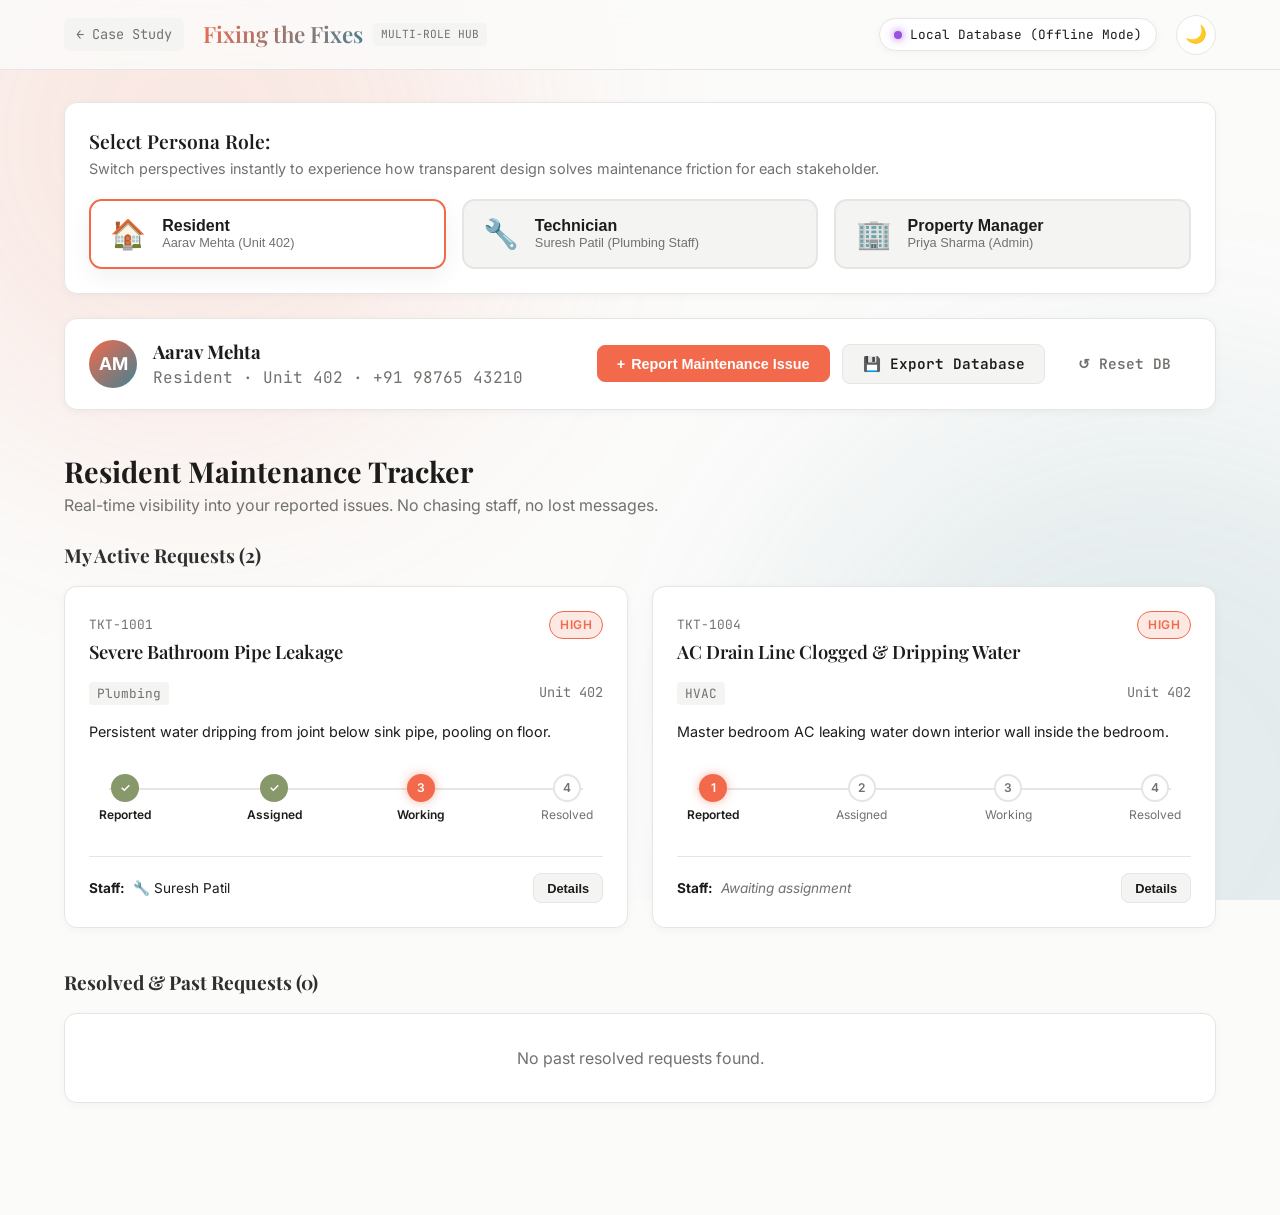
==== himanshu/index.html @ 9d1e2881 "feat: add full multi-role maintenance dashboard system and SQLite database in himanshu directory" ====
<!DOCTYPE html>
<html lang="en">
<head>
    <meta charset="UTF-8">
    <meta name="viewport" content="width=device-width, initial-scale=1.0">
    <title>Apartment Maintenance Hub — Multi-Role Dashboard</title>
    <!-- Fonts -->
    <link rel="preconnect" href="https://fonts.googleapis.com">
    <link rel="preconnect" href="https://fonts.gstatic.com" crossorigin>
    <link href="https://fonts.googleapis.com/css2?family=Inter:wght@400;500;600;700&family=JetBrains+Mono:wght@400;600&family=Playfair+Display:ital,wght@0,600;1,600&display=swap" rel="stylesheet">
    <link rel="stylesheet" href="style.css">
</head>
<body>
    <!-- Ambient Background -->
    <div id="ambient-bg">
        <div class="blob blob-1"></div>
        <div class="blob blob-2"></div>
    </div>

    <!-- Navigation Bar -->
    <header class="app-header">
        <div class="header-left">
            <a href="../index.html" class="back-link font-mono" title="Back to Case Study">← Case Study</a>
            <div class="brand">
                <span class="brand-title font-serif gradient-text">Fixing the Fixes</span>
                <span class="brand-badge">Multi-Role Hub</span>
            </div>
        </div>

        <div class="header-right">
            <!-- Database Status Indicator -->
            <div id="db-status" class="db-pill" title="Click to view database info">
                <span class="status-dot"></span>
                <span id="db-status-text">Checking DB...</span>
            </div>

            <!-- Theme Toggle -->
            <button id="theme-toggle" class="icon-btn" title="Toggle Theme">🌙</button>
        </div>
    </header>

    <main class="app-container">
        <!-- Role Switcher Panel -->
        <section class="role-selector-bar theme-card">
            <div class="role-label-group">
                <span class="role-title font-serif">Select Persona Role:</span>
                <p class="role-desc">Switch perspectives instantly to experience how transparent design solves maintenance friction for each stakeholder.</p>
            </div>

            <div class="role-tabs">
                <button class="role-tab active" data-role="resident">
                    <span class="role-icon">🏠</span>
                    <div class="role-meta">
                        <strong>Resident</strong>
                        <small>Aarav Mehta (Unit 402)</small>
                    </div>
                </button>

                <button class="role-tab" data-role="technician">
                    <span class="role-icon">🔧</span>
                    <div class="role-meta">
                        <strong>Technician</strong>
                        <small>Suresh Patil (Plumbing Staff)</small>
                    </div>
                </button>

                <button class="role-tab" data-role="manager">
                    <span class="role-icon">🏢</span>
                    <div class="role-meta">
                        <strong>Property Manager</strong>
                        <small>Priya Sharma (Admin)</small>
                    </div>
                </button>
            </div>
        </section>

        <!-- Active Role Badge Bar -->
        <section class="active-profile-strip">
            <div class="active-user-info">
                <div class="avatar" id="current-user-avatar">AM</div>
                <div>
                    <h3 id="current-user-name">Aarav Mehta</h3>
                    <p id="current-user-details" class="font-mono text-muted">Resident &middot; Unit 402 &middot; +91 98765 43210</p>
                </div>
            </div>

            <div class="header-actions">
                <button id="btn-new-ticket" class="btn btn-primary">
                    <span>+</span> Report Maintenance Issue
                </button>
                <button id="btn-export-db" class="btn btn-secondary font-mono">
                    💾 Export Database
                </button>
                <button id="btn-reset-db" class="btn btn-ghost font-mono" title="Reset to initial seed data">
                    ↺ Reset DB
                </button>
            </div>
        </section>

        <!-- ============================================== -->
        <!-- 1. RESIDENT VIEW                               -->
        <!-- ============================================== -->
        <section id="resident-dashboard" class="role-section active-section">
            <div class="section-headline">
                <div>
                    <h2>Resident Maintenance Tracker</h2>
                    <p class="text-muted">Real-time visibility into your reported issues. No chasing staff, no lost messages.</p>
                </div>
            </div>

            <!-- Active Requests Grid -->
            <div class="sub-heading mt-4">
                <h3>My Active Requests (<span id="resident-active-count">0</span>)</h3>
            </div>
            <div id="resident-active-tickets" class="tickets-grid">
                <!-- Rendered dynamically -->
            </div>

            <!-- Past Resolved Requests -->
            <div class="sub-heading mt-6">
                <h3>Resolved &amp; Past Requests (<span id="resident-past-count">0</span>)</h3>
            </div>
            <div id="resident-past-tickets" class="tickets-grid">
                <!-- Rendered dynamically -->
            </div>
        </section>

        <!-- ============================================== -->
        <!-- 2. TECHNICIAN VIEW                             -->
        <!-- ============================================== -->
        <section id="technician-dashboard" class="role-section">
            <div class="section-headline">
                <div>
                    <h2>Technician Work Order Queue</h2>
                    <p class="text-muted">Clear assignment orders, location details, parts tracking, and instant resolution logging.</p>
                </div>
                <div class="filter-pills">
                    <button class="pill-btn active" data-tech-filter="all">All Jobs</button>
                    <button class="pill-btn" data-tech-filter="assigned">Assigned</button>
                    <button class="pill-btn" data-tech-filter="in_progress">In Progress</button>
                    <button class="pill-btn" data-tech-filter="resolved">Completed</button>
                </div>
            </div>

            <div id="technician-tickets" class="tickets-grid mt-4">
                <!-- Rendered dynamically -->
            </div>
        </section>

        <!-- ============================================== -->
        <!-- 3. MANAGER / ADMIN VIEW                        -->
        <!-- ============================================== -->
        <section id="manager-dashboard" class="role-section">
            <!-- Metric KPI Cards -->
            <div class="stats-grid">
                <div class="stat-card border-accent-1">
                    <span class="stat-label">Total Requests</span>
                    <span class="stat-value" id="kpi-total">0</span>
                    <span class="stat-note font-mono">Logged across community</span>
                </div>
                <div class="stat-card border-accent-2">
                    <span class="stat-label">Open / Unassigned</span>
                    <span class="stat-value text-warning" id="kpi-open">0</span>
                    <span class="stat-note font-mono">Requires immediate allocation</span>
                </div>
                <div class="stat-card border-accent-3">
                    <span class="stat-label">In Progress</span>
                    <span class="stat-value text-info" id="kpi-active">0</span>
                    <span class="stat-note font-mono">Currently with technicians</span>
                </div>
                <div class="stat-card border-accent-4">
                    <span class="stat-label">Resolved</span>
                    <span class="stat-value text-success" id="kpi-resolved">0</span>
                    <span class="stat-note font-mono">Customer satisfaction verified</span>
                </div>
                <div class="stat-card border-accent-danger">
                    <span class="stat-label">Emergency Alerts</span>
                    <span class="stat-value text-danger" id="kpi-emergency">0</span>
                    <span class="stat-note font-mono">Critical priority flags</span>
                </div>
            </div>

            <!-- Management Controls & Filters -->
            <div class="management-bar theme-card mt-4">
                <div class="search-box">
                    <input type="text" id="admin-search-input" placeholder="Search by ticket #, title, unit or resident...">
                </div>

                <div class="filter-controls">
                    <select id="admin-filter-category" class="select-input font-mono">
                        <option value="">All Categories</option>
                        <option value="Plumbing">Plumbing</option>
                        <option value="Electrical">Electrical</option>
                        <option value="HVAC">HVAC</option>
                        <option value="Carpentry">Carpentry</option>
                        <option value="Appliance">Appliance</option>
                        <option value="General">General</option>
                    </select>

                    <select id="admin-filter-priority" class="select-input font-mono">
                        <option value="">All Priorities</option>
                        <option value="Emergency">🚨 Emergency</option>
                        <option value="High">⚠️ High</option>
                        <option value="Medium">Medium</option>
                        <option value="Low">Low</option>
                    </select>

                    <select id="admin-filter-status" class="select-input font-mono">
                        <option value="">All Statuses</option>
                        <option value="Open">Open</option>
                        <option value="Assigned">Assigned</option>
                        <option value="In_Progress">In Progress</option>
                        <option value="Resolved">Resolved</option>
                    </select>
                </div>
            </div>

            <!-- Master Table -->
            <div class="table-container theme-card mt-3">
                <table class="data-table">
                    <thead>
                        <tr>
                            <th>Ticket</th>
                            <th>Issue &amp; Category</th>
                            <th>Unit</th>
                            <th>Priority</th>
                            <th>Status</th>
                            <th>Assigned Staff</th>
                            <th>Created</th>
                            <th>Actions</th>
                        </tr>
                    </thead>
                    <tbody id="admin-tickets-tbody">
                        <!-- Rendered dynamically -->
                    </tbody>
                </table>
            </div>
        </section>
    </main>

    <!-- ============================================== -->
    <!-- MODALS                                         -->
    <!-- ============================================== -->

    <!-- Modal: Raise New Ticket -->
    <div id="modal-new-ticket" class="modal-backdrop">
        <div class="modal-window">
            <div class="modal-header">
                <h3>Report Maintenance Issue</h3>
                <button class="modal-close" data-close="modal-new-ticket">&times;</button>
            </div>
            <form id="form-new-ticket" class="modal-body">
                <div class="form-group">
                    <label for="ticket-title">Issue Title *</label>
                    <input type="text" id="ticket-title" required placeholder="e.g. Master Bedroom AC Leaking Water">
                </div>

                <div class="form-row">
                    <div class="form-group">
                        <label for="ticket-category">Category *</label>
                        <select id="ticket-category" required>
                            <option value="Plumbing">Plumbing</option>
                            <option value="Electrical">Electrical</option>
                            <option value="HVAC">HVAC</option>
                            <option value="Carpentry">Carpentry</option>
                            <option value="Appliance">Appliance</option>
                            <option value="General">General</option>
                        </select>
                    </div>

                    <div class="form-group">
                        <label for="ticket-priority">Priority *</label>
                        <select id="ticket-priority" required>
                            <option value="Low">Low (Convenience)</option>
                            <option value="Medium" selected>Medium (Standard)</option>
                            <option value="High">High (Impacting Routine)</option>
                            <option value="Emergency">🚨 Emergency (Damage / Safety)</option>
                        </select>
                    </div>
                </div>

                <div class="form-row">
                    <div class="form-group">
                        <label for="ticket-unit">Unit / Flat *</label>
                        <input type="text" id="ticket-unit" value="Unit 402" required>
                    </div>
                    <div class="form-group">
                        <label for="ticket-reporter">Reporting Resident</label>
                        <input type="text" id="ticket-reporter" value="Aarav Mehta" readonly class="input-readonly">
                    </div>
                </div>

                <div class="form-group">
                    <label for="ticket-description">Detailed Description *</label>
                    <textarea id="ticket-description" rows="4" required placeholder="Explain where the problem is located, how long it has been occurring, and any specific access instructions..."></textarea>
                </div>

                <div class="modal-footer">
                    <button type="button" class="btn btn-ghost" data-close="modal-new-ticket">Cancel</button>
                    <button type="submit" class="btn btn-primary">Submit Ticket</button>
                </div>
            </form>
        </div>
    </div>

    <!-- Modal: View Details & Communication Log -->
    <div id="modal-ticket-detail" class="modal-backdrop">
        <div class="modal-window modal-lg">
            <div class="modal-header">
                <div>
                    <span id="detail-ticket-num" class="font-mono text-muted">TKT-1001</span>
                    <h3 id="detail-ticket-title">Ticket Details</h3>
                </div>
                <button class="modal-close" data-close="modal-ticket-detail">&times;</button>
            </div>
            <div class="modal-body">
                <div class="detail-grid">
                    <div class="detail-main">
                        <div class="detail-pills-row">
                            <span id="detail-category" class="tag">Category</span>
                            <span id="detail-priority" class="badge">Priority</span>
                            <span id="detail-status" class="badge">Status</span>
                        </div>
                        <p id="detail-description" class="mt-3 detail-desc"></p>

                        <div class="meta-box mt-3">
                            <div><strong>Unit:</strong> <span id="detail-unit"></span></div>
                            <div><strong>Reported By:</strong> <span id="detail-reporter"></span></div>
                            <div><strong>Assigned To:</strong> <span id="detail-assigned"></span></div>
                            <div><strong>Created At:</strong> <span id="detail-created"></span></div>
                        </div>

                        <!-- Technician Work Notes Section -->
                        <div id="detail-tech-notes-box" class="tech-notes-card mt-3">
                            <h4>Technician Maintenance Notes</h4>
                            <p id="detail-tech-notes" class="text-muted">No repair notes added yet.</p>
                            <p class="mt-1"><strong>Parts Used:</strong> <span id="detail-parts-used" class="font-mono">None</span></p>
                        </div>

                        <!-- Resident Rating Section -->
                        <div id="detail-feedback-box" class="feedback-card mt-3">
                            <h4>Resident Feedback &amp; Verification</h4>
                            <div id="detail-rating-display"></div>
                            <p id="detail-feedback-text" class="text-muted mt-1"></p>
                        </div>
                    </div>

                    <!-- Activity Log Trail -->
                    <div class="detail-sidebar">
                        <h4>Audit Trail &amp; Updates</h4>
                        <div id="detail-activity-timeline" class="activity-timeline">
                            <!-- Rendered dynamically -->
                        </div>

                        <div class="add-note-box mt-3">
                            <input type="text" id="new-log-input" placeholder="Add an update note...">
                            <button id="btn-add-log" class="btn btn-sm btn-primary">Post Update</button>
                        </div>
                    </div>
                </div>
            </div>
            <div class="modal-footer">
                <button type="button" class="btn btn-secondary" data-close="modal-ticket-detail">Close</button>
            </div>
        </div>
    </div>

    <!-- Modal: Assign Technician (Manager) -->
    <div id="modal-assign" class="modal-backdrop">
        <div class="modal-window">
            <div class="modal-header">
                <h3>Assign Technician</h3>
                <button class="modal-close" data-close="modal-assign">&times;</button>
            </div>
            <form id="form-assign" class="modal-body">
                <input type="hidden" id="assign-ticket-id">
                <p class="mb-3">Select qualified staff member to assign to <strong id="assign-ticket-label"></strong>:</p>

                <div class="form-group">
                    <label for="assign-tech-select">Available Technicians</label>
                    <select id="assign-tech-select" required>
                        <option value="4">Rajesh Kumar — Electrical &amp; HVAC</option>
                        <option value="5">Suresh Patil — Plumbing &amp; Sanitization</option>
                        <option value="6">Vikram Singh — Carpentry &amp; General</option>
                    </select>
                </div>

                <div class="form-group">
                    <label for="assign-note">Assignment Instruction / SLA</label>
                    <input type="text" id="assign-note" placeholder="e.g. Inspect water line before 2:00 PM">
                </div>

                <div class="modal-footer">
                    <button type="button" class="btn btn-ghost" data-close="modal-assign">Cancel</button>
                    <button type="submit" class="btn btn-primary">Confirm Assignment</button>
                </div>
            </form>
        </div>
    </div>

    <!-- Modal: Technician Log Work -->
    <div id="modal-tech-work" class="modal-backdrop">
        <div class="modal-window">
            <div class="modal-header">
                <h3>Log Maintenance Work</h3>
                <button class="modal-close" data-close="modal-tech-work">&times;</button>
            </div>
            <form id="form-tech-work" class="modal-body">
                <input type="hidden" id="tech-work-ticket-id">
                <div class="form-group">
                    <label for="tech-work-status">Update Job Status *</label>
                    <select id="tech-work-status" required>
                        <option value="In_Progress">In Progress (Diagnosing / Working)</option>
                        <option value="Resolved">Resolved (Work Completed)</option>
                    </select>
                </div>

                <div class="form-group">
                    <label for="tech-work-notes">Diagnostic &amp; Repair Notes *</label>
                    <textarea id="tech-work-notes" rows="3" required placeholder="What was identified and repaired?"></textarea>
                </div>

                <div class="form-group">
                    <label for="tech-work-parts">Replacement Parts Used</label>
                    <input type="text" id="tech-work-parts" placeholder="e.g. 1x 16A Circuit Breaker, Teflon Tape">
                </div>

                <div class="modal-footer">
                    <button type="button" class="btn btn-ghost" data-close="modal-tech-work">Cancel</button>
                    <button type="submit" class="btn btn-primary">Save Job Record</button>
                </div>
            </form>
        </div>
    </div>

    <!-- Modal: Resident Feedback -->
    <div id="modal-feedback" class="modal-backdrop">
        <div class="modal-window">
            <div class="modal-header">
                <h3>Rate Completed Resolution</h3>
                <button class="modal-close" data-close="modal-feedback">&times;</button>
            </div>
            <form id="form-feedback" class="modal-body">
                <input type="hidden" id="feedback-ticket-id">
                <p class="mb-3">How satisfied are you with the resolution of <strong id="feedback-ticket-label"></strong>?</p>

                <div class="form-group">
                    <label>Rating (1 to 5 Stars) *</label>
                    <div class="star-rating" id="star-rating-picker">
                        <span data-star="1">★</span>
                        <span data-star="2">★</span>
                        <span data-star="3">★</span>
                        <span data-star="4">★</span>
                        <span data-star="5" class="active">★</span>
                    </div>
                    <input type="hidden" id="feedback-rating-val" value="5">
                </div>

                <div class="form-group">
                    <label for="feedback-comments">Feedback Comments</label>
                    <textarea id="feedback-comments" rows="3" placeholder="Share your experience (was the issue fixed cleanly and on time?)..."></textarea>
                </div>

                <div class="modal-footer">
                    <button type="button" class="btn btn-ghost" data-close="modal-feedback">Cancel</button>
                    <button type="submit" class="btn btn-primary">Submit Rating</button>
                </div>
            </form>
        </div>
    </div>

    <!-- Toast Notifications Container -->
    <div id="toast-container" class="toast-container"></div>

    <!-- Scripts -->
    <script src="db.js"></script>
    <script src="app.js"></script>
</body>
</html>
---- himanshu/style.css ----
:root {
  --background: #fbfbfa;
  --foreground: #1c1c1a;
  --card: #ffffff;
  --card-foreground: #1c1c1a;
  --popover: #ffffff;
  --popover-foreground: #1c1c1a;
  --primary: #2d302e;
  --primary-foreground: #fbfbfa;
  --secondary: #f4f4f2;
  --secondary-foreground: #2d302e;
  --muted: #f4f4f2;
  --muted-foreground: #71716e;
  --accent: #f4f4f2;
  --accent-foreground: #2d302e;
  --destructive: #d93d3d;
  --destructive-foreground: #ffffff;
  --border: #e5e5e3;
  --input: #e5e5e3;
  --ring: #2d302e;
  --radius: 0.8rem;
  
  --chart-1: #f26a4b; /* Coral accent */
  --chart-2: #87986a; /* Sage green */
  --chart-3: #438294; /* Slate teal */
  --chart-4: #e09f3e; /* Amber warning */
  --chart-5: #9e6472; /* Dusty mauve */

  --font-sans: 'Inter', -apple-system, BlinkMacSystemFont, "Segoe UI", Roboto, sans-serif;
  --font-serif: 'Playfair Display', Georgia, serif;
  --font-mono: 'JetBrains Mono', monospace;
  
  --shadow-sm: 0 2px 8px rgba(0,0,0,0.04);
  --shadow-md: 0 8px 24px rgba(0,0,0,0.06);
  --shadow-lg: 0 16px 40px rgba(0,0,0,0.1);
}

.dark {
  --background: #141413;
  --foreground: #ededec;
  --card: #1c1c1a;
  --card-foreground: #ededec;
  --popover: #1c1c1a;
  --popover-foreground: #ededec;
  --primary: #ededec;
  --primary-foreground: #141413;
  --secondary: #262624;
  --secondary-foreground: #ededec;
  --muted: #262624;
  --muted-foreground: #9a9a97;
  --accent: #262624;
  --accent-foreground: #ededec;
  --destructive: #ff5c5c;
  --destructive-foreground: #ffffff;
  --border: #2e2e2b;
  --input: #2e2e2b;
  --ring: #ededec;
  
  --chart-1: #ff7d5e;
  --chart-2: #9db27c;
  --chart-3: #589eaf;
  --chart-4: #f2ad4b;
  --chart-5: #b57787;

  --shadow-sm: 0 2px 8px rgba(0,0,0,0.2);
  --shadow-md: 0 8px 24px rgba(0,0,0,0.3);
  --shadow-lg: 0 16px 40px rgba(0,0,0,0.4);
}

/* Reset & Base */
* { box-sizing: border-box; margin: 0; padding: 0; }
body {
    background-color: var(--background);
    color: var(--foreground);
    font-family: var(--font-sans);
    line-height: 1.5;
    min-height: 100vh;
    transition: background-color 0.3s ease, color 0.3s ease;
}

/* Ambient Blobs */
#ambient-bg {
    position: fixed;
    top: 0; left: 0; width: 100vw; height: 100vh;
    z-index: -1; overflow: hidden; pointer-events: none;
}
.blob {
    position: absolute;
    filter: blur(120px);
    border-radius: 50%;
    opacity: 0.12;
    animation: floatBlob 25s infinite alternate ease-in-out;
}
.blob-1 { width: 50vw; height: 50vw; background: var(--chart-1); top: -20vh; left: -10vw; }
.blob-2 { width: 60vw; height: 60vw; background: var(--chart-3); bottom: -30vh; right: -20vw; animation-delay: -12s; }
.dark .blob { opacity: 0.08; }
@keyframes floatBlob {
    0% { transform: translate(0, 0) scale(1); }
    100% { transform: translate(15vw, 10vh) scale(1.2); }
}

/* Typography Helpers */
h1, h2, h3, h4, .font-serif { font-family: var(--font-serif); }
.font-mono { font-family: var(--font-mono); }
.text-muted { color: var(--muted-foreground); }
.text-danger { color: var(--destructive); }
.text-warning { color: var(--chart-4); }
.text-info { color: var(--chart-3); }
.text-success { color: var(--chart-2); }
.gradient-text {
    background: linear-gradient(135deg, var(--chart-1), var(--chart-3));
    -webkit-background-clip: text;
    -webkit-text-fill-color: transparent;
}

/* Header */
.app-header {
    height: 70px;
    padding: 0 5%;
    display: flex;
    justify-content: space-between;
    align-items: center;
    border-bottom: 1px solid var(--border);
    background: rgba(251, 251, 250, 0.85);
    backdrop-filter: blur(16px);
    position: sticky;
    top: 0;
    z-index: 100;
}
.dark .app-header { background: rgba(20, 20, 19, 0.85); }
.header-left, .header-right { display: flex; align-items: center; gap: 1.2rem; }
.back-link {
    text-decoration: none;
    color: var(--muted-foreground);
    font-size: 0.85rem;
    padding: 6px 12px;
    border-radius: 6px;
    background: var(--secondary);
    transition: all 0.2s ease;
}
.back-link:hover { color: var(--primary); background: var(--border); }
.brand { display: flex; align-items: center; gap: 0.6rem; }
.brand-title { font-size: 1.4rem; font-weight: 600; }
.brand-badge {
    font-family: var(--font-mono);
    font-size: 0.7rem;
    padding: 3px 8px;
    border-radius: 4px;
    background: var(--secondary);
    color: var(--muted-foreground);
    text-transform: uppercase;
}

/* Database Pill */
.db-pill {
    display: flex;
    align-items: center;
    gap: 8px;
    padding: 6px 14px;
    border-radius: 20px;
    font-size: 0.8rem;
    font-family: var(--font-mono);
    border: 1px solid var(--border);
    background: var(--card);
    cursor: default;
    box-shadow: var(--shadow-sm);
}
.status-dot {
    width: 8px;
    height: 8px;
    border-radius: 50%;
    background: #ffaa00;
}
.db-pill.sqlite .status-dot { background: #28ca42; box-shadow: 0 0 8px #28ca42; }
.db-pill.localstorage .status-dot { background: #9b51e0; box-shadow: 0 0 8px #9b51e0; }

.icon-btn {
    width: 40px; height: 40px;
    border-radius: 50%;
    border: 1px solid var(--border);
    background: var(--card);
    cursor: pointer;
    font-size: 1.1rem;
    display: flex; align-items: center; justify-content: center;
    transition: all 0.2s ease;
}
.icon-btn:hover { background: var(--secondary); transform: scale(1.05); }

/* Main Container */
.app-container {
    max-width: 1200px;
    margin: 2rem auto;
    padding: 0 1.5rem 5rem;
}

/* Theme Cards */
.theme-card {
    background: var(--card);
    border: 1px solid var(--border);
    border-radius: var(--radius);
    padding: 1.5rem;
    box-shadow: var(--shadow-sm);
    transition: border-color 0.2s ease, box-shadow 0.2s ease;
}

/* Role Selector Tabs */
.role-selector-bar {
    display: flex;
    flex-direction: column;
    gap: 1.2rem;
    margin-bottom: 1.5rem;
}
.role-title { font-size: 1.2rem; font-weight: 600; }
.role-desc { font-size: 0.9rem; color: var(--muted-foreground); margin-top: 2px; }
.role-tabs {
    display: grid;
    grid-template-columns: repeat(auto-fit, minmax(260px, 1fr));
    gap: 1rem;
}
.role-tab {
    display: flex;
    align-items: center;
    gap: 1rem;
    padding: 1rem 1.2rem;
    border-radius: var(--radius);
    border: 2px solid var(--border);
    background: var(--secondary);
    color: var(--foreground);
    cursor: pointer;
    text-align: left;
    transition: all 0.2s ease;
}
.role-tab:hover {
    border-color: var(--chart-1);
    background: var(--card);
    transform: translateY(-2px);
}
.role-tab.active {
    border-color: var(--chart-1);
    background: var(--card);
    box-shadow: var(--shadow-md);
}
.role-icon { font-size: 1.8rem; }
.role-meta strong { display: block; font-size: 1rem; }
.role-meta small { color: var(--muted-foreground); font-size: 0.8rem; }

/* Active Profile Strip */
.active-profile-strip {
    display: flex;
    justify-content: space-between;
    align-items: center;
    flex-wrap: wrap;
    gap: 1.2rem;
    padding: 1.2rem 1.5rem;
    border-radius: var(--radius);
    background: var(--card);
    border: 1px solid var(--border);
    box-shadow: var(--shadow-sm);
    margin-bottom: 2.5rem;
}
.active-user-info { display: flex; align-items: center; gap: 1rem; }
.avatar {
    width: 48px; height: 48px;
    border-radius: 50%;
    background: linear-gradient(135deg, var(--chart-1), var(--chart-3));
    color: white;
    font-weight: 700;
    font-size: 1.1rem;
    display: flex; align-items: center; justify-content: center;
}
.header-actions { display: flex; align-items: center; gap: 0.8rem; flex-wrap: wrap; }

/* Buttons */
.btn {
    padding: 0.6rem 1.2rem;
    border-radius: 8px;
    font-size: 0.9rem;
    font-weight: 600;
    cursor: pointer;
    border: 1px solid transparent;
    transition: all 0.2s ease;
    display: inline-flex;
    align-items: center;
    gap: 6px;
    text-decoration: none;
}
.btn-primary { background: var(--chart-1); color: white; border-color: var(--chart-1); }
.btn-primary:hover { opacity: 0.9; transform: translateY(-1px); box-shadow: 0 4px 12px rgba(242, 106, 75, 0.3); }
.btn-secondary { background: var(--secondary); color: var(--foreground); border-color: var(--border); }
.btn-secondary:hover { background: var(--border); }
.btn-ghost { background: transparent; color: var(--muted-foreground); border-color: transparent; }
.btn-ghost:hover { background: var(--secondary); color: var(--foreground); }
.btn-sm { padding: 0.4rem 0.8rem; font-size: 0.8rem; }

/* Sections */
.role-section { display: none; }
.role-section.active-section { display: block; animation: fadeIn 0.3s ease; }
@keyframes fadeIn { from { opacity: 0; transform: translateY(6px); } to { opacity: 1; transform: translateY(0); } }

.section-headline {
    display: flex;
    justify-content: space-between;
    align-items: flex-end;
    margin-bottom: 1.5rem;
    flex-wrap: wrap;
    gap: 1rem;
}
.section-headline h2 { font-size: 1.8rem; }
.sub-heading { margin-bottom: 1rem; }
.sub-heading h3 { font-size: 1.2rem; color: var(--primary); }

/* KPI Stats Grid */
.stats-grid {
    display: grid;
    grid-template-columns: repeat(auto-fit, minmax(200px, 1fr));
    gap: 1rem;
    margin-bottom: 1.5rem;
}
.stat-card {
    background: var(--card);
    border: 1px solid var(--border);
    border-radius: var(--radius);
    padding: 1.2rem;
    display: flex;
    flex-direction: column;
    gap: 0.3rem;
    box-shadow: var(--shadow-sm);
}
.stat-label { font-size: 0.85rem; color: var(--muted-foreground); font-weight: 500; }
.stat-value { font-size: 2.2rem; font-weight: 700; font-family: var(--font-serif); }
.stat-note { font-size: 0.75rem; color: var(--muted-foreground); }
.border-accent-1 { border-top: 4px solid var(--chart-3); }
.border-accent-2 { border-top: 4px solid var(--chart-4); }
.border-accent-3 { border-top: 4px solid var(--chart-1); }
.border-accent-4 { border-top: 4px solid var(--chart-2); }
.border-accent-danger { border-top: 4px solid var(--destructive); }

/* Filter Pills */
.filter-pills { display: flex; gap: 0.5rem; flex-wrap: wrap; }
.pill-btn {
    padding: 6px 14px;
    border-radius: 20px;
    border: 1px solid var(--border);
    background: var(--card);
    color: var(--muted-foreground);
    cursor: pointer;
    font-size: 0.85rem;
    transition: all 0.2s ease;
}
.pill-btn:hover { background: var(--secondary); color: var(--foreground); }
.pill-btn.active { background: var(--primary); color: var(--primary-foreground); border-color: var(--primary); font-weight: 600; }

/* Tickets Grid */
.tickets-grid {
    display: grid;
    grid-template-columns: repeat(auto-fit, minmax(340px, 1fr));
    gap: 1.5rem;
}

/* Ticket Card */
.ticket-card {
    background: var(--card);
    border: 1px solid var(--border);
    border-radius: var(--radius);
    padding: 1.5rem;
    box-shadow: var(--shadow-sm);
    display: flex;
    flex-direction: column;
    gap: 1rem;
    transition: all 0.2s ease;
    position: relative;
}
.ticket-card:hover {
    border-color: var(--chart-1);
    box-shadow: var(--shadow-md);
    transform: translateY(-2px);
}
.ticket-top { display: flex; justify-content: space-between; align-items: flex-start; gap: 0.5rem; }
.ticket-num { font-family: var(--font-mono); font-size: 0.8rem; color: var(--muted-foreground); }
.ticket-title { font-size: 1.15rem; font-weight: 600; margin-top: 3px; }
.badge {
    padding: 4px 10px;
    border-radius: 20px;
    font-size: 0.75rem;
    font-weight: 600;
    text-transform: uppercase;
    letter-spacing: 0.5px;
    display: inline-block;
}
.badge-emergency { background: rgba(217, 61, 61, 0.15); color: var(--destructive); border: 1px solid var(--destructive); }
.badge-high { background: rgba(242, 106, 75, 0.15); color: var(--chart-1); border: 1px solid var(--chart-1); }
.badge-medium { background: rgba(224, 159, 62, 0.15); color: var(--chart-4); border: 1px solid var(--chart-4); }
.badge-low { background: rgba(135, 152, 106, 0.15); color: var(--chart-2); border: 1px solid var(--chart-2); }

.badge-status-open { background: var(--secondary); color: var(--muted-foreground); }
.badge-status-assigned { background: rgba(67, 130, 148, 0.15); color: var(--chart-3); }
.badge-status-in_progress { background: rgba(242, 106, 75, 0.15); color: var(--chart-1); }
.badge-status-resolved { background: rgba(135, 152, 106, 0.15); color: var(--chart-2); }

.tag {
    font-size: 0.8rem;
    padding: 2px 8px;
    background: var(--secondary);
    border-radius: 4px;
    color: var(--muted-foreground);
}

.ticket-desc { font-size: 0.9rem; color: var(--foreground); line-height: 1.5; }
.ticket-unit-row { display: flex; justify-content: space-between; font-size: 0.85rem; color: var(--muted-foreground); }

/* Progress Stepper */
.progress-stepper {
    display: flex;
    justify-content: space-between;
    position: relative;
    margin: 1rem 0;
    padding: 0 10px;
}
.progress-stepper::before {
    content: '';
    position: absolute;
    top: 14px;
    left: 20px;
    right: 20px;
    height: 2px;
    background: var(--border);
    z-index: 1;
}
.step-item {
    display: flex;
    flex-direction: column;
    align-items: center;
    position: relative;
    z-index: 2;
    font-size: 0.75rem;
    color: var(--muted-foreground);
}
.step-circle {
    width: 28px;
    height: 28px;
    border-radius: 50%;
    background: var(--card);
    border: 2px solid var(--border);
    display: flex;
    align-items: center;
    justify-content: center;
    font-weight: 600;
    margin-bottom: 4px;
    transition: all 0.2s ease;
}
.step-item.completed .step-circle {
    background: var(--chart-2);
    border-color: var(--chart-2);
    color: white;
}
.step-item.active .step-circle {
    background: var(--chart-1);
    border-color: var(--chart-1);
    color: white;
    box-shadow: 0 0 10px rgba(242, 106, 75, 0.5);
}
.step-item.completed span, .step-item.active span { color: var(--foreground); font-weight: 600; }

.ticket-footer {
    display: flex;
    justify-content: space-between;
    align-items: center;
    border-top: 1px solid var(--border);
    padding-top: 1rem;
    margin-top: auto;
}
.assignee-info { display: flex; align-items: center; gap: 8px; font-size: 0.85rem; }

/* Table Container (Manager) */
.management-bar {
    display: flex;
    justify-content: space-between;
    align-items: center;
    gap: 1rem;
    flex-wrap: wrap;
}
.search-box { flex: 1; min-width: 250px; }
.search-box input {
    width: 100%;
    padding: 0.6rem 1rem;
    border-radius: 8px;
    border: 1px solid var(--border);
    background: var(--background);
    color: var(--foreground);
    outline: none;
}
.search-box input:focus { border-color: var(--chart-1); }
.filter-controls { display: flex; gap: 0.8rem; flex-wrap: wrap; }
.select-input {
    padding: 0.6rem 1rem;
    border-radius: 8px;
    border: 1px solid var(--border);
    background: var(--background);
    color: var(--foreground);
    outline: none;
    cursor: pointer;
}
.table-container { overflow-x: auto; padding: 0; }
.data-table {
    width: 100%;
    border-collapse: collapse;
    text-align: left;
    font-size: 0.9rem;
}
.data-table th {
    background: var(--secondary);
    padding: 1rem;
    font-weight: 600;
    color: var(--muted-foreground);
    border-bottom: 1px solid var(--border);
}
.data-table td {
    padding: 1rem;
    border-bottom: 1px solid var(--border);
    vertical-align: middle;
}
.data-table tr:hover td { background: var(--secondary); }

/* Modals */
.modal-backdrop {
    position: fixed;
    top: 0; left: 0; width: 100vw; height: 100vh;
    background: rgba(0,0,0,0.5);
    backdrop-filter: blur(4px);
    display: none;
    align-items: center;
    justify-content: center;
    z-index: 1000;
    padding: 1rem;
}
.modal-backdrop.show { display: flex; animation: modalFade 0.2s ease; }
@keyframes modalFade { from { opacity: 0; } to { opacity: 1; } }

.modal-window {
    background: var(--card);
    border: 1px solid var(--border);
    border-radius: var(--radius);
    max-width: 580px;
    width: 100%;
    max-height: 90vh;
    overflow-y: auto;
    box-shadow: var(--shadow-lg);
    display: flex;
    flex-direction: column;
}
.modal-lg { max-width: 850px; }
.modal-header {
    padding: 1.2rem 1.5rem;
    border-bottom: 1px solid var(--border);
    display: flex;
    justify-content: space-between;
    align-items: center;
}
.modal-close {
    background: none;
    border: none;
    font-size: 1.8rem;
    color: var(--muted-foreground);
    cursor: pointer;
    line-height: 1;
}
.modal-close:hover { color: var(--foreground); }
.modal-body { padding: 1.5rem; }
.modal-footer {
    padding: 1.2rem 1.5rem;
    border-top: 1px solid var(--border);
    display: flex;
    justify-content: flex-end;
    gap: 0.8rem;
}

/* Form Styles */
.form-group { margin-bottom: 1.2rem; }
.form-group label { display: block; font-size: 0.85rem; font-weight: 600; margin-bottom: 6px; }
.form-group input, .form-group select, .form-group textarea {
    width: 100%;
    padding: 0.7rem 0.9rem;
    border-radius: 8px;
    border: 1px solid var(--border);
    background: var(--background);
    color: var(--foreground);
    outline: none;
    font-family: inherit;
    font-size: 0.95rem;
}
.form-group input:focus, .form-group select:focus, .form-group textarea:focus {
    border-color: var(--chart-1);
    box-shadow: 0 0 0 2px rgba(242, 106, 75, 0.2);
}
.input-readonly { background: var(--secondary); cursor: not-allowed; }
.form-row { display: grid; grid-template-columns: 1fr 1fr; gap: 1rem; }

/* Detail Modal Grid */
.detail-grid {
    display: grid;
    grid-template-columns: 1.4fr 1fr;
    gap: 1.5rem;
}
@media (max-width: 768px) {
    .detail-grid { grid-template-columns: 1fr; }
}
.detail-pills-row { display: flex; gap: 0.6rem; align-items: center; }
.detail-desc { font-size: 1rem; line-height: 1.6; }
.meta-box {
    background: var(--secondary);
    border-radius: 8px;
    padding: 1rem;
    font-size: 0.85rem;
    display: grid;
    grid-template-columns: 1fr 1fr;
    gap: 0.5rem;
}
.tech-notes-card, .feedback-card {
    background: var(--secondary);
    border-left: 4px solid var(--chart-1);
    border-radius: 4px;
    padding: 1rem;
}
.feedback-card { border-left-color: var(--chart-2); }

/* Activity Timeline */
.activity-timeline {
    border-left: 2px solid var(--border);
    padding-left: 1rem;
    margin-left: 0.5rem;
    display: flex;
    flex-direction: column;
    gap: 1rem;
    max-height: 320px;
    overflow-y: auto;
}
.activity-item { position: relative; font-size: 0.85rem; }
.activity-item::before {
    content: '';
    position: absolute;
    left: -1.35rem;
    top: 4px;
    width: 10px;
    height: 10px;
    border-radius: 50%;
    background: var(--chart-1);
    border: 2px solid var(--card);
}
.activity-action { font-weight: 600; color: var(--foreground); }
.activity-time { font-family: var(--font-mono); font-size: 0.75rem; color: var(--muted-foreground); margin-left: 6px; }
.activity-note { color: var(--muted-foreground); margin-top: 2px; }

.add-note-box { display: flex; gap: 0.5rem; }
.add-note-box input {
    flex: 1;
    padding: 6px 10px;
    border-radius: 6px;
    border: 1px solid var(--border);
    background: var(--background);
    color: var(--foreground);
    outline: none;
    font-size: 0.85rem;
}

/* Star Rating */
.star-rating { display: flex; gap: 6px; font-size: 2rem; color: var(--border); cursor: pointer; }
.star-rating span.active, .star-rating span:hover, .star-rating span:hover ~ span {
    color: #ffb703;
}

/* Toast Container */
.toast-container {
    position: fixed;
    bottom: 24px;
    right: 24px;
    display: flex;
    flex-direction: column;
    gap: 10px;
    z-index: 2000;
}
.toast {
    background: var(--primary);
    color: var(--primary-foreground);
    padding: 12px 18px;
    border-radius: 8px;
    font-size: 0.9rem;
    box-shadow: var(--shadow-lg);
    display: flex;
    align-items: center;
    gap: 10px;
    animation: toastIn 0.3s cubic-bezier(0.16, 1, 0.3, 1);
    border-left: 4px solid var(--chart-1);
}
@keyframes toastIn { from { transform: translateY(20px); opacity: 0; } to { transform: translateY(0); opacity: 1; } }

/* Responsive adjustments */
@media (max-width: 850px) {
    .header-actions { width: 100%; justify-content: flex-start; }
    .form-row { grid-template-columns: 1fr; }
    .app-header { padding: 0 1rem; }
    .app-container { padding: 0 1rem 4rem; }
}

.mt-1 { margin-top: 0.25rem; }
.mt-2 { margin-top: 0.5rem; }
.mt-3 { margin-top: 1rem; }
.mt-4 { margin-top: 1.5rem; }
.mt-6 { margin-top: 2.5rem; }
.mb-2 { margin-bottom: 0.5rem; }
.mb-3 { margin-bottom: 1rem; }
.mb-4 { margin-bottom: 1.5rem; }
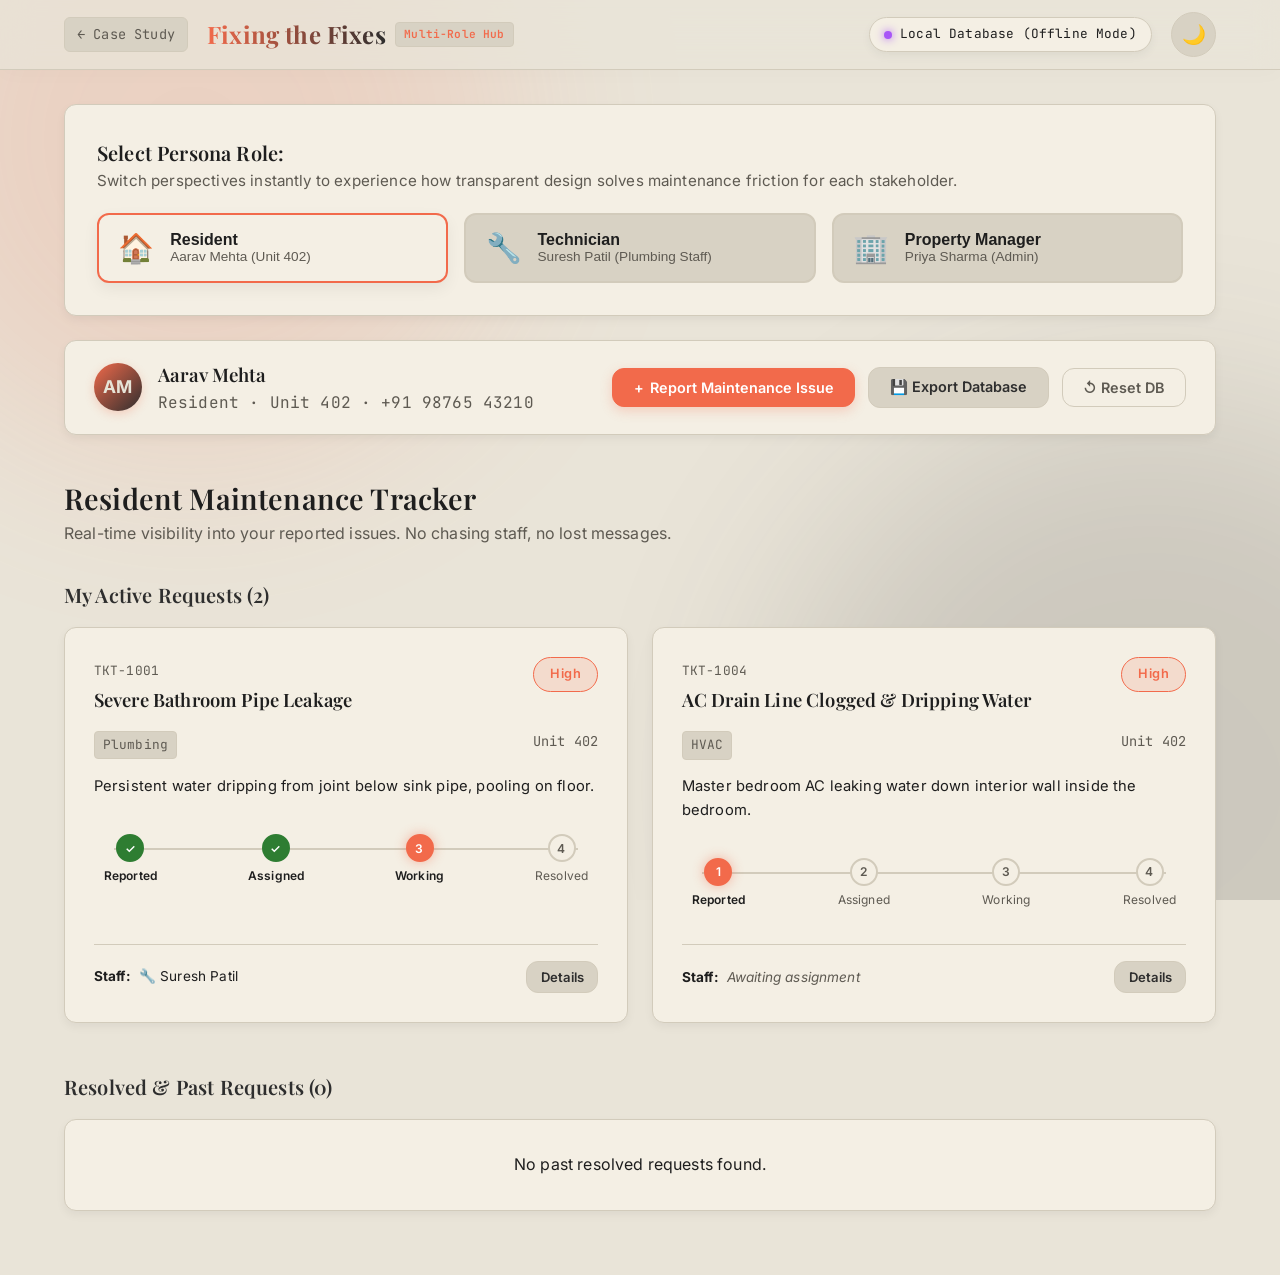
==== commit 1af2e0a3: "style: apply user custom theme palette, variables, glass nav layout, and 3D tilt effects across all " ====
--- a/himanshu/index.html
+++ b/himanshu/index.html
@@ -17,13 +17,13 @@
         <div class="blob blob-2"></div>
     </div>
 
-    <!-- Navigation Bar -->
-    <header class="app-header">
+    <!-- Sticky Glass Navigation Bar -->
+    <nav class="glass-nav" id="navbar">
         <div class="header-left">
             <a href="../index.html" class="back-link font-mono" title="Back to Case Study">← Case Study</a>
             <div class="brand">
-                <span class="brand-title font-serif gradient-text">Fixing the Fixes</span>
-                <span class="brand-badge">Multi-Role Hub</span>
+                <span class="nav-brand font-serif gradient-text">Fixing the Fixes</span>
+                <span class="brand-badge font-mono">Multi-Role Hub</span>
             </div>
         </div>
 
@@ -34,12 +34,12 @@
                 <span id="db-status-text">Checking DB...</span>
             </div>
 
-            <!-- Theme Toggle -->
-            <button id="theme-toggle" class="icon-btn" title="Toggle Theme">🌙</button>
-        </div>
-    </header>
-
-    <main class="app-container">
+            <!-- Theme Toggle Button -->
+            <button id="theme-toggle" title="Toggle Light/Dark Theme">🌙</button>
+        </div>
+    </nav>
+
+    <main class="container" style="padding-top: 6.5rem; padding-bottom: 4rem;">
         <!-- Role Switcher Panel -->
         <section class="role-selector-bar theme-card">
             <div class="role-label-group">
--- a/himanshu/style.css
+++ b/himanshu/style.css
@@ -1,119 +1,290 @@
+/* User Provided Theme Variables */
 :root {
-  --background: #fbfbfa;
-  --foreground: #1c1c1a;
-  --card: #ffffff;
-  --card-foreground: #1c1c1a;
-  --popover: #ffffff;
-  --popover-foreground: #1c1c1a;
-  --primary: #2d302e;
-  --primary-foreground: #fbfbfa;
-  --secondary: #f4f4f2;
-  --secondary-foreground: #2d302e;
-  --muted: #f4f4f2;
-  --muted-foreground: #71716e;
-  --accent: #f4f4f2;
-  --accent-foreground: #2d302e;
-  --destructive: #d93d3d;
-  --destructive-foreground: #ffffff;
-  --border: #e5e5e3;
-  --input: #e5e5e3;
-  --ring: #2d302e;
-  --radius: 0.8rem;
-  
-  --chart-1: #f26a4b; /* Coral accent */
-  --chart-2: #87986a; /* Sage green */
-  --chart-3: #438294; /* Slate teal */
-  --chart-4: #e09f3e; /* Amber warning */
-  --chart-5: #9e6472; /* Dusty mauve */
-
-  --font-sans: 'Inter', -apple-system, BlinkMacSystemFont, "Segoe UI", Roboto, sans-serif;
-  --font-serif: 'Playfair Display', Georgia, serif;
-  --font-mono: 'JetBrains Mono', monospace;
-  
-  --shadow-sm: 0 2px 8px rgba(0,0,0,0.04);
-  --shadow-md: 0 8px 24px rgba(0,0,0,0.06);
-  --shadow-lg: 0 16px 40px rgba(0,0,0,0.1);
+  --card: #F4EFE4;
+  --ring: #2E2E2E;
+  --input: #D2CBBB;
+  --muted: #CFC8B8;
+  --accent: #E6E4D7;
+  --border: #D2CBBB;
+  --radius: 0.75rem; 
+  --chart-1: #F26A4B;
+  --chart-2: #1E1E1E;
+  --chart-3: #5E5A52;
+  --chart-4: #A89F8F;
+  --chart-5: #CFC8B8;
+  --popover: #F4EFE4;
+  --primary: #2E2E2E;
+  --sidebar: #E3DDCF;
+  --spacing: 0.25rem;
+  --font-mono: "JetBrains Mono", monospace;
+  --font-sans: "Inter", sans-serif;
+  --secondary: #D8D2C4;
+  --background: #E9E4D8;
+  --font-serif: "Playfair Display", serif;
+  --foreground: #1E1E1E;
+  --destructive: #DC2626;
+  --shadow-blur: 10px;
+  --shadow-color: #000000;
+  --sidebar-ring: #2E2E2E;
+  --shadow-spread: 0px;
+  --letter-spacing: 0.01em;
+  --shadow-opacity: 0.05; 
+  --sidebar-accent: #E6E4D7;
+  --sidebar-border: #D2CBBB;
+  --card-foreground: #1E1E1E;
+  --shadow-offset-x: 0px;
+  --shadow-offset-y: 4px;
+  --sidebar-primary: #2E2E2E;
+  --muted-foreground: #5E5A52;
+  --accent-foreground: #2E2E2E;
+  --popover-foreground: #1E1E1E;
+  --primary-foreground: #E6E4D7;
+  --sidebar-foreground: #1E1E1E;
+  --secondary-foreground: #2E2E2E;
+  --destructive-foreground: #FFFFFF;
+  --sidebar-accent-foreground: #2E2E2E;
+  --sidebar-primary-foreground: #E6E4D7;
 }
 
 .dark {
-  --background: #141413;
-  --foreground: #ededec;
-  --card: #1c1c1a;
-  --card-foreground: #ededec;
-  --popover: #1c1c1a;
-  --popover-foreground: #ededec;
-  --primary: #ededec;
-  --primary-foreground: #141413;
-  --secondary: #262624;
-  --secondary-foreground: #ededec;
-  --muted: #262624;
-  --muted-foreground: #9a9a97;
-  --accent: #262624;
-  --accent-foreground: #ededec;
-  --destructive: #ff5c5c;
-  --destructive-foreground: #ffffff;
-  --border: #2e2e2b;
-  --input: #2e2e2b;
-  --ring: #ededec;
-  
-  --chart-1: #ff7d5e;
-  --chart-2: #9db27c;
-  --chart-3: #589eaf;
-  --chart-4: #f2ad4b;
-  --chart-5: #b57787;
-
-  --shadow-sm: 0 2px 8px rgba(0,0,0,0.2);
-  --shadow-md: 0 8px 24px rgba(0,0,0,0.3);
-  --shadow-lg: 0 16px 40px rgba(0,0,0,0.4);
-}
-
-/* Reset & Base */
+  --card: #1C1C1C;
+  --ring: #D1CFC0;
+  --input: #2C2C2C;
+  --muted: #2A2A2A;
+  --accent: #363636;
+  --border: #2C2C2C;
+  --radius: 0.75rem;
+  --chart-1: #F26A4B;
+  --chart-2: #D9CFC2;
+  --chart-3: #8E8A83;
+  --chart-4: #5C5A56;
+  --chart-5: #3B3B3B;
+  --popover: #1C1C1C;
+  --primary: #D1CFC0;
+  --sidebar: #101010;
+  --spacing: 0.25rem;
+  --font-mono: "JetBrains Mono", monospace;
+  --font-sans: "Inter", sans-serif;
+  --secondary: #222222;
+  --background: #141414;
+  --font-serif: "Playfair Display", serif;
+  --foreground: #E8E3DA;
+  --destructive: #EF4444;
+  --shadow-blur: 15px;
+  --shadow-color: #000000;
+  --sidebar-ring: #D1CFC0;
+  --shadow-spread: 0px;
+  --letter-spacing: 0.01em;
+  --shadow-opacity: 0.3;
+  --sidebar-accent: #363636;
+  --sidebar-border: #2C2C2C;
+  --card-foreground: #E8E3DA;
+  --shadow-offset-x: 0px;
+  --shadow-offset-y: 6px;
+  --sidebar-primary: #D1CFC0;
+  --muted-foreground: #8E8A83;
+  --accent-foreground: #D1CFC0;
+  --popover-foreground: #E8E3DA;
+  --primary-foreground: #363636;
+  --sidebar-foreground: #E8E3DA;
+  --secondary-foreground: #D1CFC0;
+  --destructive-foreground: #FFFFFF;
+  --sidebar-accent-foreground: #D1CFC0;
+  --sidebar-primary-foreground: #363636;
+}
+
+/* Base Styles & Custom Scrollbar */
 * { box-sizing: border-box; margin: 0; padding: 0; }
+
+html { 
+    scroll-behavior: smooth; 
+    scroll-padding-top: 100px;
+}
+
+::-webkit-scrollbar { width: 12px; }
+::-webkit-scrollbar-track { background: var(--background); }
+::-webkit-scrollbar-thumb { background: var(--border); border-radius: 6px; border: 3px solid var(--background); }
+::-webkit-scrollbar-thumb:hover { background: var(--chart-1); }
+
 body {
     background-color: var(--background);
     color: var(--foreground);
     font-family: var(--font-sans);
-    line-height: 1.5;
+    line-height: 1.6;
+    overflow-x: hidden;
+    letter-spacing: var(--letter-spacing);
+    transition: background-color 0.4s ease, color 0.4s ease;
+    perspective: 1000px;
     min-height: 100vh;
-    transition: background-color 0.3s ease, color 0.3s ease;
-}
-
-/* Ambient Blobs */
-#ambient-bg {
+}
+
+/* Ambient Background Blobs */
+#ambient-bg { position: fixed; top: 0; left: 0; width: 100vw; height: 100vh; z-index: -1; overflow: hidden; pointer-events: none; }
+.blob { position: absolute; filter: blur(100px); border-radius: 50%; opacity: 0.15; animation: floatBlob 25s infinite alternate ease-in-out; }
+.blob-1 { width: 50vw; height: 50vw; background: var(--chart-1); top: -20vh; left: -10vw; }
+.blob-2 { width: 60vw; height: 60vw; background: var(--primary); bottom: -30vh; right: -20vw; animation-delay: -12s; }
+.dark .blob { opacity: 0.08; }
+@keyframes floatBlob { 0% { transform: translate(0, 0) scale(1); } 100% { transform: translate(15vw, 10vh) scale(1.2); } }
+
+h1, h2, h3, h4, h5, h6, .font-serif { font-family: var(--font-serif); font-weight: 600; }
+.font-mono { font-family: var(--font-mono); }
+
+/* Sticky Glass Navigation */
+.glass-nav {
     position: fixed;
-    top: 0; left: 0; width: 100vw; height: 100vh;
-    z-index: -1; overflow: hidden; pointer-events: none;
-}
-.blob {
-    position: absolute;
-    filter: blur(120px);
-    border-radius: 50%;
-    opacity: 0.12;
-    animation: floatBlob 25s infinite alternate ease-in-out;
-}
-.blob-1 { width: 50vw; height: 50vw; background: var(--chart-1); top: -20vh; left: -10vw; }
-.blob-2 { width: 60vw; height: 60vw; background: var(--chart-3); bottom: -30vh; right: -20vw; animation-delay: -12s; }
-.dark .blob { opacity: 0.08; }
-@keyframes floatBlob {
-    0% { transform: translate(0, 0) scale(1); }
-    100% { transform: translate(15vw, 10vh) scale(1.2); }
-}
-
-/* Typography Helpers */
-h1, h2, h3, h4, .font-serif { font-family: var(--font-serif); }
-.font-mono { font-family: var(--font-mono); }
+    top: 0; left: 0; right: 0;
+    height: 70px;
+    display: flex;
+    justify-content: space-between;
+    align-items: center;
+    padding: 0 5%;
+    background: var(--background);
+    background: rgba(233, 228, 216, 0.75);
+    backdrop-filter: blur(15px);
+    -webkit-backdrop-filter: blur(15px);
+    border-bottom: 1px solid var(--border);
+    z-index: 1000;
+    transition: transform 0.3s ease, background 0.3s ease;
+    box-shadow: 0 4px 20px rgba(0,0,0,0.02);
+}
+.dark .glass-nav {
+    background: rgba(20, 20, 20, 0.75);
+}
+@supports not (backdrop-filter: blur(15px)) {
+    .glass-nav { background: var(--card); }
+}
+
+.nav-brand { font-size: 1.5rem; font-weight: bold; }
+.nav-links { display: flex; list-style: none; gap: 2rem; }
+.nav-links a { 
+    text-decoration: none; 
+    color: var(--muted-foreground); 
+    font-size: 0.9rem; 
+    font-weight: 600; 
+    text-transform: uppercase; 
+    letter-spacing: 1px;
+    transition: color 0.3s ease, transform 0.3s ease;
+    display: inline-block;
+}
+.nav-links a:hover { color: var(--primary); transform: translateY(-2px); }
+.nav-links a.active { color: var(--chart-1); border-bottom: 2px solid var(--chart-1); }
+
+@media (max-width: 850px) {
+    .nav-links { display: none; }
+}
+
+/* Theme Toggle Button */
+#theme-toggle {
+    background: var(--secondary); color: var(--secondary-foreground); border: 1px solid var(--border);
+    border-radius: 50%; width: 45px; height: 45px; display: flex; justify-content: center; align-items: center; cursor: pointer; font-size: 1.2rem;
+    transition: all 0.3s cubic-bezier(0.25, 0.8, 0.25, 1);
+    box-shadow: var(--shadow-offset-x) var(--shadow-offset-y) var(--shadow-blur) var(--shadow-spread) rgba(var(--shadow-color), var(--shadow-opacity));
+}
+#theme-toggle:hover { background: var(--muted); transform: rotate(15deg) scale(1.1); }
+
+/* Typography Utility */
+.accent-1 { color: var(--chart-1); }
+.accent-2 { color: var(--primary); }
+.accent-3 { color: var(--muted-foreground); }
+.highlight-red { color: var(--destructive); font-weight: bold; }
+.mt-1 { margin-top: 0.5rem; }
+.mt-2 { margin-top: 1rem; }
+.mt-3 { margin-top: 1.5rem; }
+.mt-4 { margin-top: 2rem; }
+.mt-6 { margin-top: 3rem; }
+.mb-2 { margin-bottom: 0.75rem; }
+.mb-3 { margin-bottom: 1.2rem; }
+.mb-4 { margin-bottom: 2rem; }
 .text-muted { color: var(--muted-foreground); }
 .text-danger { color: var(--destructive); }
-.text-warning { color: var(--chart-4); }
-.text-info { color: var(--chart-3); }
-.text-success { color: var(--chart-2); }
+.text-warning { color: var(--chart-1); }
+.text-info { color: var(--primary); }
+.text-success { color: #2e7d32; }
+.dark .text-success { color: #81c784; }
+
+/* Gradient Text */
 .gradient-text {
-    background: linear-gradient(135deg, var(--chart-1), var(--chart-3));
+    background: linear-gradient(90deg, var(--chart-1), var(--primary), var(--muted-foreground));
     -webkit-background-clip: text;
     -webkit-text-fill-color: transparent;
-}
-
-/* Header */
+    background-size: 200% auto;
+    animation: gradientMove 8s ease-in-out infinite alternate;
+}
+@keyframes gradientMove { 0% { background-position: 0% center; } 100% { background-position: 100% center; } }
+
+/* Layouts */
+.container { max-width: 1200px; margin: 0 auto; padding: 0 1.5rem; position: relative; z-index: 1; }
+.grid-2 { display: grid; grid-template-columns: repeat(auto-fit, minmax(350px, 1fr)); gap: 1.5rem; }
+.grid-3 { display: grid; grid-template-columns: repeat(auto-fit, minmax(280px, 1fr)); gap: 1.5rem; }
+
+/* Theme Cards with 3D Tilt Effect */
+.theme-card {
+    background-color: var(--card);
+    color: var(--card-foreground);
+    border: 1px solid var(--border);
+    border-radius: var(--radius);
+    padding: 2rem;
+    box-shadow: var(--shadow-offset-x) var(--shadow-offset-y) var(--shadow-blur) var(--shadow-spread) rgba(0,0,0,var(--shadow-opacity));
+    transition: transform 0.1s ease-out, border-color 0.4s ease, box-shadow 0.4s ease;
+    transform-style: preserve-3d;
+}
+.theme-card:hover { 
+    border-color: var(--primary); 
+    box-shadow: var(--shadow-offset-x) 15px 30px var(--shadow-spread) rgba(0,0,0,calc(var(--shadow-opacity) + 0.05)); 
+}
+
+@media (hover: none) and (pointer: coarse) {
+    .interactive-card { transform: none !important; transition: transform 0.3s ease !important; }
+    .interactive-card:hover { transform: translateY(-3px) !important; }
+}
+
+.dynamic-card { 
+    background-color: var(--secondary); 
+    color: var(--secondary-foreground); 
+    padding: 1.5rem; 
+    border-radius: var(--radius); 
+    border: 1px solid var(--border); 
+    transition: transform 0.3s ease; 
+}
+.dynamic-card:hover { transform: translateY(-3px); }
+.border-1 { border-top: 4px solid var(--chart-1); }
+.border-2 { border-top: 4px solid var(--primary); }
+.border-3 { border-top: 4px solid var(--muted-foreground); }
+
+/* Badges */
+.badge { 
+    display: inline-block; 
+    background-color: var(--secondary); 
+    color: var(--chart-1); 
+    padding: 0.4rem 1rem; 
+    border-radius: 20px; 
+    font-weight: 600; 
+    border: 1px solid var(--border); 
+    font-size: 0.8rem;
+    letter-spacing: 0.5px;
+}
+.badge-emergency { background: rgba(220, 38, 38, 0.12); color: var(--destructive); border-color: var(--destructive); font-weight: bold; }
+.badge-high { background: rgba(242, 106, 75, 0.15); color: var(--chart-1); border-color: var(--chart-1); }
+.badge-medium { background: var(--secondary); color: var(--foreground); border-color: var(--border); }
+.badge-low { background: var(--accent); color: var(--muted-foreground); border-color: var(--border); }
+
+.badge-status-open { background: var(--secondary); color: var(--muted-foreground); border-color: var(--border); }
+.badge-status-assigned { background: var(--accent); color: var(--primary); border-color: var(--border); }
+.badge-status-in_progress { background: rgba(242, 106, 75, 0.15); color: var(--chart-1); border-color: var(--chart-1); }
+.badge-status-resolved { background: rgba(46, 125, 50, 0.15); color: #2e7d32; border-color: #2e7d32; }
+.dark .badge-status-resolved { color: #81c784; border-color: #81c784; }
+
+.tag {
+    font-size: 0.8rem;
+    padding: 3px 8px;
+    background: var(--secondary);
+    border-radius: 4px;
+    color: var(--muted-foreground);
+    border: 1px solid var(--border);
+    font-family: var(--font-mono);
+}
+
+/* Header & Nav Layout for Himanshu App */
 .app-header {
     height: 70px;
     padding: 0 5%;
@@ -121,13 +292,15 @@
     justify-content: space-between;
     align-items: center;
     border-bottom: 1px solid var(--border);
-    background: rgba(251, 251, 250, 0.85);
-    backdrop-filter: blur(16px);
+    background: var(--background);
+    background: rgba(233, 228, 216, 0.8);
+    backdrop-filter: blur(15px);
+    -webkit-backdrop-filter: blur(15px);
     position: sticky;
     top: 0;
-    z-index: 100;
-}
-.dark .app-header { background: rgba(20, 20, 19, 0.85); }
+    z-index: 1000;
+}
+.dark .app-header { background: rgba(20, 20, 20, 0.8); }
 .header-left, .header-right { display: flex; align-items: center; gap: 1.2rem; }
 .back-link {
     text-decoration: none;
@@ -136,9 +309,10 @@
     padding: 6px 12px;
     border-radius: 6px;
     background: var(--secondary);
+    border: 1px solid var(--border);
     transition: all 0.2s ease;
 }
-.back-link:hover { color: var(--primary); background: var(--border); }
+.back-link:hover { color: var(--primary); background: var(--accent); border-color: var(--primary); }
 .brand { display: flex; align-items: center; gap: 0.6rem; }
 .brand-title { font-size: 1.4rem; font-weight: 600; }
 .brand-badge {
@@ -147,8 +321,9 @@
     padding: 3px 8px;
     border-radius: 4px;
     background: var(--secondary);
-    color: var(--muted-foreground);
-    text-transform: uppercase;
+    color: var(--chart-1);
+    border: 1px solid var(--border);
+    font-weight: 600;
 }
 
 /* Database Pill */
@@ -162,56 +337,34 @@
     font-family: var(--font-mono);
     border: 1px solid var(--border);
     background: var(--card);
-    cursor: default;
-    box-shadow: var(--shadow-sm);
+    color: var(--foreground);
+    box-shadow: var(--shadow-offset-x) var(--shadow-offset-y) var(--shadow-blur) var(--shadow-spread) rgba(0,0,0,var(--shadow-opacity));
 }
 .status-dot {
     width: 8px;
     height: 8px;
     border-radius: 50%;
-    background: #ffaa00;
-}
-.db-pill.sqlite .status-dot { background: #28ca42; box-shadow: 0 0 8px #28ca42; }
-.db-pill.localstorage .status-dot { background: #9b51e0; box-shadow: 0 0 8px #9b51e0; }
-
-.icon-btn {
-    width: 40px; height: 40px;
-    border-radius: 50%;
-    border: 1px solid var(--border);
-    background: var(--card);
-    cursor: pointer;
-    font-size: 1.1rem;
-    display: flex; align-items: center; justify-content: center;
-    transition: all 0.2s ease;
-}
-.icon-btn:hover { background: var(--secondary); transform: scale(1.05); }
-
-/* Main Container */
+    background: var(--chart-1);
+}
+.db-pill.sqlite .status-dot { background: #22c55e; box-shadow: 0 0 8px #22c55e; }
+.db-pill.localstorage .status-dot { background: #a855f7; box-shadow: 0 0 8px #a855f7; }
+
+/* Main Application Container */
 .app-container {
     max-width: 1200px;
     margin: 2rem auto;
     padding: 0 1.5rem 5rem;
 }
 
-/* Theme Cards */
-.theme-card {
-    background: var(--card);
-    border: 1px solid var(--border);
-    border-radius: var(--radius);
-    padding: 1.5rem;
-    box-shadow: var(--shadow-sm);
-    transition: border-color 0.2s ease, box-shadow 0.2s ease;
-}
-
-/* Role Selector Tabs */
+/* Role Selector Panel */
 .role-selector-bar {
     display: flex;
     flex-direction: column;
     gap: 1.2rem;
     margin-bottom: 1.5rem;
 }
-.role-title { font-size: 1.2rem; font-weight: 600; }
-.role-desc { font-size: 0.9rem; color: var(--muted-foreground); margin-top: 2px; }
+.role-title { font-size: 1.25rem; font-weight: 600; }
+.role-desc { font-size: 0.95rem; color: var(--muted-foreground); }
 .role-tabs {
     display: grid;
     grid-template-columns: repeat(auto-fit, minmax(260px, 1fr));
@@ -228,7 +381,7 @@
     color: var(--foreground);
     cursor: pointer;
     text-align: left;
-    transition: all 0.2s ease;
+    transition: all 0.25s ease;
 }
 .role-tab:hover {
     border-color: var(--chart-1);
@@ -238,11 +391,11 @@
 .role-tab.active {
     border-color: var(--chart-1);
     background: var(--card);
-    box-shadow: var(--shadow-md);
+    box-shadow: 0 6px 16px rgba(0,0,0,0.06);
 }
 .role-icon { font-size: 1.8rem; }
-.role-meta strong { display: block; font-size: 1rem; }
-.role-meta small { color: var(--muted-foreground); font-size: 0.8rem; }
+.role-meta strong { display: block; font-size: 1rem; color: var(--foreground); }
+.role-meta small { color: var(--muted-foreground); font-size: 0.85rem; }
 
 /* Active Profile Strip */
 .active-profile-strip {
@@ -251,46 +404,72 @@
     align-items: center;
     flex-wrap: wrap;
     gap: 1.2rem;
-    padding: 1.2rem 1.5rem;
-    border-radius: var(--radius);
-    background: var(--card);
-    border: 1px solid var(--border);
-    box-shadow: var(--shadow-sm);
+    padding: 1.2rem 1.8rem;
+    border-radius: var(--radius);
+    background: var(--card);
+    border: 1px solid var(--border);
+    box-shadow: var(--shadow-offset-x) var(--shadow-offset-y) var(--shadow-blur) var(--shadow-spread) rgba(0,0,0,var(--shadow-opacity));
     margin-bottom: 2.5rem;
 }
 .active-user-info { display: flex; align-items: center; gap: 1rem; }
 .avatar {
     width: 48px; height: 48px;
     border-radius: 50%;
-    background: linear-gradient(135deg, var(--chart-1), var(--chart-3));
-    color: white;
+    background: linear-gradient(135deg, var(--chart-1), var(--primary));
+    color: var(--primary-foreground);
     font-weight: 700;
     font-size: 1.1rem;
     display: flex; align-items: center; justify-content: center;
+    box-shadow: 0 3px 10px rgba(242, 106, 75, 0.25);
 }
 .header-actions { display: flex; align-items: center; gap: 0.8rem; flex-wrap: wrap; }
 
 /* Buttons */
 .btn {
-    padding: 0.6rem 1.2rem;
-    border-radius: 8px;
+    padding: 0.65rem 1.3rem;
+    border-radius: var(--radius);
     font-size: 0.9rem;
     font-weight: 600;
     cursor: pointer;
     border: 1px solid transparent;
-    transition: all 0.2s ease;
+    transition: all 0.25s ease;
     display: inline-flex;
     align-items: center;
     gap: 6px;
     text-decoration: none;
-}
-.btn-primary { background: var(--chart-1); color: white; border-color: var(--chart-1); }
-.btn-primary:hover { opacity: 0.9; transform: translateY(-1px); box-shadow: 0 4px 12px rgba(242, 106, 75, 0.3); }
-.btn-secondary { background: var(--secondary); color: var(--foreground); border-color: var(--border); }
-.btn-secondary:hover { background: var(--border); }
-.btn-ghost { background: transparent; color: var(--muted-foreground); border-color: transparent; }
-.btn-ghost:hover { background: var(--secondary); color: var(--foreground); }
-.btn-sm { padding: 0.4rem 0.8rem; font-size: 0.8rem; }
+    font-family: var(--font-sans);
+}
+.btn-primary { 
+    background: var(--chart-1); 
+    color: #ffffff; 
+    border-color: var(--chart-1); 
+    box-shadow: 0 4px 12px rgba(242, 106, 75, 0.25);
+}
+.btn-primary:hover { 
+    background: #e0593a;
+    transform: translateY(-2px); 
+    box-shadow: 0 6px 18px rgba(242, 106, 75, 0.35); 
+}
+.btn-secondary { 
+    background: var(--secondary); 
+    color: var(--secondary-foreground); 
+    border-color: var(--border); 
+}
+.btn-secondary:hover { 
+    background: var(--accent); 
+    border-color: var(--primary);
+    transform: translateY(-1px);
+}
+.btn-ghost { 
+    background: transparent; 
+    color: var(--muted-foreground); 
+    border-color: var(--border); 
+}
+.btn-ghost:hover { 
+    background: var(--secondary); 
+    color: var(--foreground); 
+}
+.btn-sm { padding: 0.45rem 0.85rem; font-size: 0.82rem; }
 
 /* Sections */
 .role-section { display: none; }
@@ -305,40 +484,40 @@
     flex-wrap: wrap;
     gap: 1rem;
 }
-.section-headline h2 { font-size: 1.8rem; }
+.section-headline h2 { font-size: 1.8rem; color: var(--foreground); }
 .sub-heading { margin-bottom: 1rem; }
-.sub-heading h3 { font-size: 1.2rem; color: var(--primary); }
+.sub-heading h3 { font-size: 1.25rem; color: var(--primary); }
 
 /* KPI Stats Grid */
 .stats-grid {
     display: grid;
     grid-template-columns: repeat(auto-fit, minmax(200px, 1fr));
-    gap: 1rem;
+    gap: 1.2rem;
     margin-bottom: 1.5rem;
 }
 .stat-card {
     background: var(--card);
     border: 1px solid var(--border);
     border-radius: var(--radius);
-    padding: 1.2rem;
+    padding: 1.4rem;
     display: flex;
     flex-direction: column;
-    gap: 0.3rem;
-    box-shadow: var(--shadow-sm);
-}
-.stat-label { font-size: 0.85rem; color: var(--muted-foreground); font-weight: 500; }
-.stat-value { font-size: 2.2rem; font-weight: 700; font-family: var(--font-serif); }
-.stat-note { font-size: 0.75rem; color: var(--muted-foreground); }
-.border-accent-1 { border-top: 4px solid var(--chart-3); }
+    gap: 0.35rem;
+    box-shadow: var(--shadow-offset-x) var(--shadow-offset-y) var(--shadow-blur) var(--shadow-spread) rgba(0,0,0,var(--shadow-opacity));
+}
+.stat-label { font-size: 0.85rem; color: var(--muted-foreground); font-weight: 600; text-transform: uppercase; letter-spacing: 0.5px; }
+.stat-value { font-size: 2.3rem; font-weight: 700; font-family: var(--font-serif); color: var(--foreground); }
+.stat-note { font-size: 0.78rem; color: var(--muted-foreground); }
+.border-accent-1 { border-top: 4px solid var(--primary); }
 .border-accent-2 { border-top: 4px solid var(--chart-4); }
 .border-accent-3 { border-top: 4px solid var(--chart-1); }
-.border-accent-4 { border-top: 4px solid var(--chart-2); }
+.border-accent-4 { border-top: 4px solid #2e7d32; }
 .border-accent-danger { border-top: 4px solid var(--destructive); }
 
 /* Filter Pills */
 .filter-pills { display: flex; gap: 0.5rem; flex-wrap: wrap; }
 .pill-btn {
-    padding: 6px 14px;
+    padding: 7px 16px;
     border-radius: 20px;
     border: 1px solid var(--border);
     background: var(--card);
@@ -346,9 +525,15 @@
     cursor: pointer;
     font-size: 0.85rem;
     transition: all 0.2s ease;
-}
-.pill-btn:hover { background: var(--secondary); color: var(--foreground); }
-.pill-btn.active { background: var(--primary); color: var(--primary-foreground); border-color: var(--primary); font-weight: 600; }
+    font-family: var(--font-sans);
+}
+.pill-btn:hover { background: var(--secondary); color: var(--foreground); border-color: var(--primary); }
+.pill-btn.active { 
+    background: var(--primary); 
+    color: var(--primary-foreground); 
+    border-color: var(--primary); 
+    font-weight: 600; 
+}
 
 /* Tickets Grid */
 .tickets-grid {
@@ -362,50 +547,24 @@
     background: var(--card);
     border: 1px solid var(--border);
     border-radius: var(--radius);
-    padding: 1.5rem;
-    box-shadow: var(--shadow-sm);
+    padding: 1.8rem;
+    box-shadow: var(--shadow-offset-x) var(--shadow-offset-y) var(--shadow-blur) var(--shadow-spread) rgba(0,0,0,var(--shadow-opacity));
     display: flex;
     flex-direction: column;
     gap: 1rem;
-    transition: all 0.2s ease;
+    transition: all 0.25s ease;
     position: relative;
+    transform-style: preserve-3d;
 }
 .ticket-card:hover {
     border-color: var(--chart-1);
-    box-shadow: var(--shadow-md);
-    transform: translateY(-2px);
+    box-shadow: 0 12px 28px rgba(0,0,0,0.08);
+    transform: translateY(-3px);
 }
 .ticket-top { display: flex; justify-content: space-between; align-items: flex-start; gap: 0.5rem; }
 .ticket-num { font-family: var(--font-mono); font-size: 0.8rem; color: var(--muted-foreground); }
-.ticket-title { font-size: 1.15rem; font-weight: 600; margin-top: 3px; }
-.badge {
-    padding: 4px 10px;
-    border-radius: 20px;
-    font-size: 0.75rem;
-    font-weight: 600;
-    text-transform: uppercase;
-    letter-spacing: 0.5px;
-    display: inline-block;
-}
-.badge-emergency { background: rgba(217, 61, 61, 0.15); color: var(--destructive); border: 1px solid var(--destructive); }
-.badge-high { background: rgba(242, 106, 75, 0.15); color: var(--chart-1); border: 1px solid var(--chart-1); }
-.badge-medium { background: rgba(224, 159, 62, 0.15); color: var(--chart-4); border: 1px solid var(--chart-4); }
-.badge-low { background: rgba(135, 152, 106, 0.15); color: var(--chart-2); border: 1px solid var(--chart-2); }
-
-.badge-status-open { background: var(--secondary); color: var(--muted-foreground); }
-.badge-status-assigned { background: rgba(67, 130, 148, 0.15); color: var(--chart-3); }
-.badge-status-in_progress { background: rgba(242, 106, 75, 0.15); color: var(--chart-1); }
-.badge-status-resolved { background: rgba(135, 152, 106, 0.15); color: var(--chart-2); }
-
-.tag {
-    font-size: 0.8rem;
-    padding: 2px 8px;
-    background: var(--secondary);
-    border-radius: 4px;
-    color: var(--muted-foreground);
-}
-
-.ticket-desc { font-size: 0.9rem; color: var(--foreground); line-height: 1.5; }
+.ticket-title { font-size: 1.15rem; font-weight: 600; margin-top: 3px; color: var(--card-foreground); }
+.ticket-desc { font-size: 0.92rem; color: var(--foreground); line-height: 1.6; }
 .ticket-unit-row { display: flex; justify-content: space-between; font-size: 0.85rem; color: var(--muted-foreground); }
 
 /* Progress Stepper */
@@ -413,7 +572,7 @@
     display: flex;
     justify-content: space-between;
     position: relative;
-    margin: 1rem 0;
+    margin: 1.2rem 0;
     padding: 0 10px;
 }
 .progress-stepper::before {
@@ -446,18 +605,19 @@
     justify-content: center;
     font-weight: 600;
     margin-bottom: 4px;
-    transition: all 0.2s ease;
+    transition: all 0.25s ease;
+    color: var(--muted-foreground);
 }
 .step-item.completed .step-circle {
-    background: var(--chart-2);
-    border-color: var(--chart-2);
-    color: white;
+    background: #2e7d32;
+    border-color: #2e7d32;
+    color: #ffffff;
 }
 .step-item.active .step-circle {
     background: var(--chart-1);
     border-color: var(--chart-1);
-    color: white;
-    box-shadow: 0 0 10px rgba(242, 106, 75, 0.5);
+    color: #ffffff;
+    box-shadow: 0 0 12px rgba(242, 106, 75, 0.45);
 }
 .step-item.completed span, .step-item.active span { color: var(--foreground); font-weight: 600; }
 
@@ -471,36 +631,56 @@
 }
 .assignee-info { display: flex; align-items: center; gap: 8px; font-size: 0.85rem; }
 
-/* Table Container (Manager) */
+/* Management Filters & Table */
 .management-bar {
     display: flex;
     justify-content: space-between;
     align-items: center;
     gap: 1rem;
     flex-wrap: wrap;
-}
-.search-box { flex: 1; min-width: 250px; }
+    background: var(--card);
+    border: 1px solid var(--border);
+    border-radius: var(--radius);
+    padding: 1.2rem;
+    box-shadow: var(--shadow-offset-x) var(--shadow-offset-y) var(--shadow-blur) var(--shadow-spread) rgba(0,0,0,var(--shadow-opacity));
+}
+.search-box { flex: 1; min-width: 260px; }
 .search-box input {
     width: 100%;
-    padding: 0.6rem 1rem;
-    border-radius: 8px;
+    padding: 0.65rem 1rem;
+    border-radius: var(--radius);
     border: 1px solid var(--border);
     background: var(--background);
     color: var(--foreground);
     outline: none;
-}
-.search-box input:focus { border-color: var(--chart-1); }
+    font-family: inherit;
+    font-size: 0.9rem;
+}
+.search-box input:focus { 
+    border-color: var(--chart-1); 
+    box-shadow: 0 0 0 2px rgba(242, 106, 75, 0.2); 
+}
 .filter-controls { display: flex; gap: 0.8rem; flex-wrap: wrap; }
 .select-input {
-    padding: 0.6rem 1rem;
-    border-radius: 8px;
+    padding: 0.65rem 1rem;
+    border-radius: var(--radius);
     border: 1px solid var(--border);
     background: var(--background);
     color: var(--foreground);
     outline: none;
     cursor: pointer;
-}
-.table-container { overflow-x: auto; padding: 0; }
+    font-size: 0.85rem;
+}
+.select-input:focus { border-color: var(--chart-1); }
+
+.table-container { 
+    overflow-x: auto; 
+    padding: 0; 
+    background: var(--card);
+    border: 1px solid var(--border);
+    border-radius: var(--radius);
+    box-shadow: var(--shadow-offset-x) var(--shadow-offset-y) var(--shadow-blur) var(--shadow-spread) rgba(0,0,0,var(--shadow-opacity));
+}
 .data-table {
     width: 100%;
     border-collapse: collapse;
@@ -509,13 +689,17 @@
 }
 .data-table th {
     background: var(--secondary);
-    padding: 1rem;
+    padding: 1.1rem;
     font-weight: 600;
     color: var(--muted-foreground);
     border-bottom: 1px solid var(--border);
+    font-family: var(--font-sans);
+    text-transform: uppercase;
+    font-size: 0.78rem;
+    letter-spacing: 0.5px;
 }
 .data-table td {
-    padding: 1rem;
+    padding: 1rem 1.1rem;
     border-bottom: 1px solid var(--border);
     vertical-align: middle;
 }
@@ -525,15 +709,16 @@
 .modal-backdrop {
     position: fixed;
     top: 0; left: 0; width: 100vw; height: 100vh;
-    background: rgba(0,0,0,0.5);
-    backdrop-filter: blur(4px);
+    background: rgba(0,0,0,0.55);
+    backdrop-filter: blur(8px);
+    -webkit-backdrop-filter: blur(8px);
     display: none;
     align-items: center;
     justify-content: center;
-    z-index: 1000;
+    z-index: 2000;
     padding: 1rem;
 }
-.modal-backdrop.show { display: flex; animation: modalFade 0.2s ease; }
+.modal-backdrop.show { display: flex; animation: modalFade 0.25s ease; }
 @keyframes modalFade { from { opacity: 0; } to { opacity: 1; } }
 
 .modal-window {
@@ -544,17 +729,18 @@
     width: 100%;
     max-height: 90vh;
     overflow-y: auto;
-    box-shadow: var(--shadow-lg);
+    box-shadow: 0 20px 50px rgba(0,0,0,0.25);
     display: flex;
     flex-direction: column;
 }
-.modal-lg { max-width: 850px; }
+.modal-lg { max-width: 860px; }
 .modal-header {
-    padding: 1.2rem 1.5rem;
+    padding: 1.3rem 1.6rem;
     border-bottom: 1px solid var(--border);
     display: flex;
     justify-content: space-between;
     align-items: center;
+    background: var(--secondary);
 }
 .modal-close {
     background: none;
@@ -565,22 +751,23 @@
     line-height: 1;
 }
 .modal-close:hover { color: var(--foreground); }
-.modal-body { padding: 1.5rem; }
+.modal-body { padding: 1.8rem; }
 .modal-footer {
-    padding: 1.2rem 1.5rem;
+    padding: 1.2rem 1.6rem;
     border-top: 1px solid var(--border);
     display: flex;
     justify-content: flex-end;
     gap: 0.8rem;
-}
-
-/* Form Styles */
-.form-group { margin-bottom: 1.2rem; }
-.form-group label { display: block; font-size: 0.85rem; font-weight: 600; margin-bottom: 6px; }
+    background: var(--secondary);
+}
+
+/* Forms */
+.form-group { margin-bottom: 1.3rem; }
+.form-group label { display: block; font-size: 0.85rem; font-weight: 600; margin-bottom: 6px; color: var(--foreground); }
 .form-group input, .form-group select, .form-group textarea {
     width: 100%;
-    padding: 0.7rem 0.9rem;
-    border-radius: 8px;
+    padding: 0.75rem 0.95rem;
+    border-radius: var(--radius);
     border: 1px solid var(--border);
     background: var(--background);
     color: var(--foreground);
@@ -599,7 +786,7 @@
 .detail-grid {
     display: grid;
     grid-template-columns: 1.4fr 1fr;
-    gap: 1.5rem;
+    gap: 1.8rem;
 }
 @media (max-width: 768px) {
     .detail-grid { grid-template-columns: 1fr; }
@@ -608,20 +795,23 @@
 .detail-desc { font-size: 1rem; line-height: 1.6; }
 .meta-box {
     background: var(--secondary);
-    border-radius: 8px;
-    padding: 1rem;
-    font-size: 0.85rem;
+    border-radius: var(--radius);
+    padding: 1.1rem;
+    font-size: 0.88rem;
     display: grid;
     grid-template-columns: 1fr 1fr;
-    gap: 0.5rem;
+    gap: 0.6rem;
+    border: 1px solid var(--border);
 }
 .tech-notes-card, .feedback-card {
     background: var(--secondary);
     border-left: 4px solid var(--chart-1);
     border-radius: 4px;
-    padding: 1rem;
-}
-.feedback-card { border-left-color: var(--chart-2); }
+    padding: 1.1rem;
+    border: 1px solid var(--border);
+    border-left-width: 4px;
+}
+.feedback-card { border-left-color: #2e7d32; }
 
 /* Activity Timeline */
 .activity-timeline {
@@ -639,7 +829,7 @@
     content: '';
     position: absolute;
     left: -1.35rem;
-    top: 4px;
+    top: 5px;
     width: 10px;
     height: 10px;
     border-radius: 50%;
@@ -653,22 +843,23 @@
 .add-note-box { display: flex; gap: 0.5rem; }
 .add-note-box input {
     flex: 1;
-    padding: 6px 10px;
-    border-radius: 6px;
+    padding: 7px 12px;
+    border-radius: var(--radius);
     border: 1px solid var(--border);
     background: var(--background);
     color: var(--foreground);
     outline: none;
     font-size: 0.85rem;
 }
+.add-note-box input:focus { border-color: var(--chart-1); }
 
 /* Star Rating */
-.star-rating { display: flex; gap: 6px; font-size: 2rem; color: var(--border); cursor: pointer; }
+.star-rating { display: flex; gap: 6px; font-size: 2.2rem; color: var(--border); cursor: pointer; }
 .star-rating span.active, .star-rating span:hover, .star-rating span:hover ~ span {
-    color: #ffb703;
-}
-
-/* Toast Container */
+    color: #f59e0b;
+}
+
+/* Toast Notifications */
 .toast-container {
     position: fixed;
     bottom: 24px;
@@ -676,15 +867,15 @@
     display: flex;
     flex-direction: column;
     gap: 10px;
-    z-index: 2000;
+    z-index: 3000;
 }
 .toast {
     background: var(--primary);
     color: var(--primary-foreground);
     padding: 12px 18px;
-    border-radius: 8px;
+    border-radius: var(--radius);
     font-size: 0.9rem;
-    box-shadow: var(--shadow-lg);
+    box-shadow: 0 10px 30px rgba(0,0,0,0.25);
     display: flex;
     align-items: center;
     gap: 10px;
@@ -693,19 +884,44 @@
 }
 @keyframes toastIn { from { transform: translateY(20px); opacity: 0; } to { transform: translateY(0); opacity: 1; } }
 
-/* Responsive adjustments */
+/* App Launch CTA Buttons */
+.nav-cta-btn {
+    text-decoration: none;
+    background: var(--chart-1);
+    color: #ffffff;
+    padding: 6px 14px;
+    border-radius: 20px;
+    font-size: 0.8rem;
+    font-weight: 600;
+    transition: all 0.2s ease;
+    box-shadow: 0 2px 8px rgba(242, 106, 75, 0.25);
+}
+.nav-cta-btn:hover {
+    background: var(--primary);
+    color: var(--primary-foreground);
+    transform: translateY(-1px);
+}
+
+.hero-cta-btn {
+    text-decoration: none;
+    background: linear-gradient(135deg, var(--chart-1), #d95333);
+    color: #ffffff;
+    padding: 8px 18px;
+    border-radius: var(--radius);
+    font-size: 0.9rem;
+    font-weight: 600;
+    transition: all 0.2s ease;
+    box-shadow: 0 4px 14px rgba(242, 106, 75, 0.3);
+}
+.hero-cta-btn:hover {
+    opacity: 0.95;
+    transform: translateY(-2px);
+    box-shadow: 0 6px 20px rgba(242, 106, 75, 0.45);
+}
+
 @media (max-width: 850px) {
     .header-actions { width: 100%; justify-content: flex-start; }
     .form-row { grid-template-columns: 1fr; }
     .app-header { padding: 0 1rem; }
     .app-container { padding: 0 1rem 4rem; }
 }
-
-.mt-1 { margin-top: 0.25rem; }
-.mt-2 { margin-top: 0.5rem; }
-.mt-3 { margin-top: 1rem; }
-.mt-4 { margin-top: 1.5rem; }
-.mt-6 { margin-top: 2.5rem; }
-.mb-2 { margin-bottom: 0.5rem; }
-.mb-3 { margin-bottom: 1rem; }
-.mb-4 { margin-bottom: 1.5rem; }
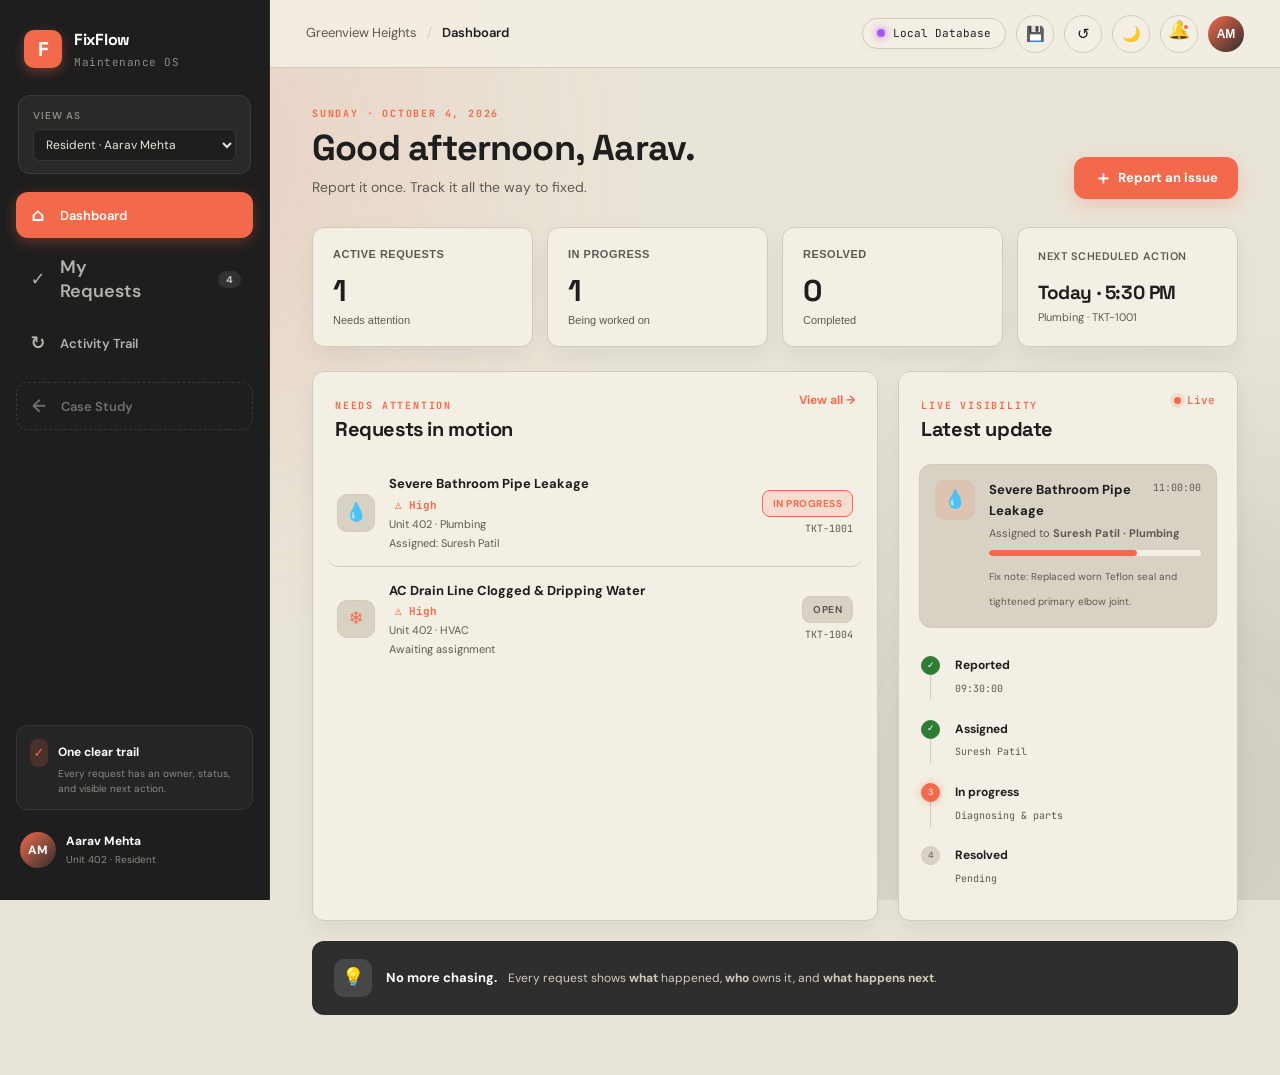
==== commit 23e0ac3f: "feat: adopt FixFlow dashboard layout format with custom theme palette and dual-mode database" ====
--- a/himanshu/index.html
+++ b/himanshu/index.html
@@ -1,479 +1,302 @@
 <!DOCTYPE html>
 <html lang="en">
 <head>
-    <meta charset="UTF-8">
-    <meta name="viewport" content="width=device-width, initial-scale=1.0">
-    <title>Apartment Maintenance Hub — Multi-Role Dashboard</title>
-    <!-- Fonts -->
-    <link rel="preconnect" href="https://fonts.googleapis.com">
-    <link rel="preconnect" href="https://fonts.gstatic.com" crossorigin>
-    <link href="https://fonts.googleapis.com/css2?family=Inter:wght@400;500;600;700&family=JetBrains+Mono:wght@400;600&family=Playfair+Display:ital,wght@0,600;1,600&display=swap" rel="stylesheet">
-    <link rel="stylesheet" href="style.css">
+  <meta charset="UTF-8" />
+  <meta name="viewport" content="width=device-width, initial-scale=1.0" />
+  <title>FixFlow — Apartment Maintenance OS</title>
+  <meta name="description" content="Working UX prototype for apartment maintenance reporting, tracking, and accountability." />
+  <link rel="preconnect" href="https://fonts.googleapis.com">
+  <link rel="preconnect" href="https://fonts.gstatic.com" crossorigin>
+  <link href="https://fonts.googleapis.com/css2?family=DM+Sans:wght@400;500;600;700&family=JetBrains+Mono:wght@400;500;600&family=Playfair+Display:ital,wght@0,600;1,600&family=Space+Grotesk:wght@500;600;700&display=swap" rel="stylesheet">
+  <link rel="stylesheet" href="style.css" />
 </head>
 <body>
-    <!-- Ambient Background -->
-    <div id="ambient-bg">
-        <div class="blob blob-1"></div>
-        <div class="blob blob-2"></div>
+  <!-- Ambient Gradient Blobs (Clay & Coral) -->
+  <div id="ambient-bg">
+    <div class="blob blob-1"></div>
+    <div class="blob blob-2"></div>
+  </div>
+
+  <div class="app-shell">
+    <!-- LEFT SIDEBAR -->
+    <aside class="sidebar" id="sidebar">
+      <div class="brand">
+        <div class="brand-mark">F</div>
+        <div>
+          <strong>FixFlow</strong>
+          <span>Maintenance OS</span>
+        </div>
+      </div>
+
+      <!-- Role Switcher -->
+      <div class="role-switcher">
+        <label for="roleSelect">View as</label>
+        <select id="roleSelect">
+          <option value="resident" selected>Resident · Aarav Mehta</option>
+          <option value="staff">Maintenance Staff · Suresh / Rajesh</option>
+          <option value="manager">Society Manager · Priya Sharma</option>
+        </select>
+      </div>
+
+      <!-- Sidebar Navigation -->
+      <nav class="nav" aria-label="Primary">
+        <button class="nav-item active" data-view="dashboard">
+          <span>⌂</span> Dashboard
+        </button>
+        <button class="nav-item" data-view="tickets">
+          <span>✓</span> <span id="navTicketsLabel">My Requests</span> <b id="navCount">0</b>
+        </button>
+        <button class="nav-item" data-view="activity">
+          <span>↻</span> Activity Trail
+        </button>
+        <a href="../index.html" class="nav-item back-study-link" style="text-decoration:none; margin-top: 10px;">
+          <span>←</span> Case Study
+        </a>
+      </nav>
+
+      <!-- Sidebar Bottom Info -->
+      <div class="sidebar-bottom">
+        <div class="trust-card">
+          <div class="trust-icon">✓</div>
+          <div>
+            <strong>One clear trail</strong>
+            <p>Every request has an owner, status, and visible next action.</p>
+          </div>
+        </div>
+
+        <div class="user-mini">
+          <div class="avatar" id="sidebarAvatar">AM</div>
+          <div>
+            <strong id="sidebarUserName">Aarav Mehta</strong>
+            <span id="sidebarUserRole">Unit 402 · Resident</span>
+          </div>
+          <button id="mobileMenuClose" class="icon-btn mobile-only" aria-label="Close menu">×</button>
+        </div>
+      </div>
+    </aside>
+
+    <!-- MAIN APP CANVAS -->
+    <main class="main">
+      <!-- TOPBAR -->
+      <header class="topbar">
+        <button class="icon-btn mobile-only" id="openSidebar" aria-label="Open menu">☰</button>
+        <div class="breadcrumb">
+          <span>Greenview Heights</span>
+          <i>/</i>
+          <strong id="pageTitle">Dashboard</strong>
+        </div>
+
+        <div class="top-actions">
+          <!-- Database Mode Pill -->
+          <div id="db-status" class="db-pill" title="Database status">
+            <span class="status-dot"></span>
+            <span id="db-status-text">Detecting DB...</span>
+          </div>
+
+          <!-- Quick Database Controls -->
+          <button class="icon-btn" id="btn-export-db" title="Export SQLite / LocalStorage Database as JSON">💾</button>
+          <button class="icon-btn" id="btn-reset-db" title="Reset Database to Clean Sample State">↺</button>
+
+          <!-- Theme Toggle Button -->
+          <button id="theme-toggle" class="icon-btn" title="Toggle Light/Dark Theme">🌙</button>
+
+          <!-- Notification Bell -->
+          <button class="notif-btn" id="notifBtn" aria-label="Notifications" title="Live updates active">
+            🔔<span></span>
+          </button>
+
+          <!-- Top Profile Avatar -->
+          <button class="avatar top-avatar" id="topAvatar">AM</button>
+        </div>
+      </header>
+
+      <!-- MAIN VIEWS CONTAINER -->
+      <section class="content" id="appContent">
+
+        <!-- ============================================== -->
+        <!-- VIEW 1: DASHBOARD                              -->
+        <!-- ============================================== -->
+        <div class="view active" id="view-dashboard">
+          <div class="hero-row">
+            <div>
+              <p class="eyebrow" id="heroDate">SUNDAY · OCTOBER 4, 2026</p>
+              <h1 id="greeting">Good afternoon, Aarav.</h1>
+              <p class="subtle" id="heroSubtle">Report it once. Track it all the way to fixed.</p>
+            </div>
+            <button class="primary-btn" id="reportBtn"><span>＋</span> Report an issue</button>
+          </div>
+
+          <!-- Quick Stats Cards -->
+          <div class="stat-grid">
+            <button class="stat-card" data-filter="active">
+              <span class="stat-label">Active requests</span>
+              <strong id="statActive">0</strong>
+              <small>Needs attention</small>
+            </button>
+            <button class="stat-card" data-filter="progress">
+              <span class="stat-label">In progress</span>
+              <strong id="statProgress">0</strong>
+              <small>Being worked on</small>
+            </button>
+            <button class="stat-card" data-filter="resolved">
+              <span class="stat-label">Resolved</span>
+              <strong id="statResolved">0</strong>
+              <small>Completed</small>
+            </button>
+            <div class="stat-card eta-card">
+              <span class="stat-label">Next Scheduled Action</span>
+              <strong id="statNextAction">Today · 5:30 PM</strong>
+              <small id="statNextActionSub">Plumbing check · TKT-1001</small>
+            </div>
+          </div>
+
+          <!-- Two-Column Grid: Attention List & Live Update -->
+          <div class="dashboard-grid">
+            <!-- Left Panel: Requests in Motion -->
+            <section class="panel attention-panel">
+              <div class="panel-head">
+                <div>
+                  <span class="section-kicker">NEEDS ATTENTION</span>
+                  <h2>Requests in motion</h2>
+                </div>
+                <button class="text-btn" data-go="tickets">View all →</button>
+              </div>
+              <div id="attentionList" class="ticket-list">
+                <!-- Dynamically injected -->
+              </div>
+            </section>
+
+            <!-- Right Panel: Live Visibility Timeline -->
+            <section class="panel timeline-panel">
+              <div class="panel-head">
+                <div>
+                  <span class="section-kicker">LIVE VISIBILITY</span>
+                  <h2>Latest update</h2>
+                </div>
+                <span class="live-pill"><span></span> Live</span>
+              </div>
+
+              <div class="featured-update" id="featuredUpdateBox">
+                <div class="update-icon plumbing" id="featuredIcon">↯</div>
+                <div style="flex: 1;">
+                  <div class="update-top">
+                    <strong id="featuredTitle">Severe Bathroom Pipe Leakage</strong>
+                    <span id="featuredTime">12 min ago</span>
+                  </div>
+                  <p id="featuredAssignee">Assigned to <b>Suresh Patil · Plumbing</b></p>
+                  <div class="mini-progress"><span id="featuredProgress" style="width:68%"></span></div>
+                  <small id="featuredStatusText">Status: In Progress · Diagnosing leak</small>
+                </div>
+              </div>
+
+              <div class="timeline-mini" id="featuredMiniTimeline">
+                <div class="timeline-step done">
+                  <span>✓</span>
+                  <div><strong>Reported</strong><small>09:30 AM · Resident logged</small></div>
+                </div>
+                <div class="timeline-step done">
+                  <span>✓</span>
+                  <div><strong>Assigned</strong><small>10:15 AM · Suresh Patil</small></div>
+                </div>
+                <div class="timeline-step current">
+                  <span>●</span>
+                  <div><strong>In progress</strong><small>10:45 AM · Working in Unit 402</small></div>
+                </div>
+                <div class="timeline-step">
+                  <span>○</span>
+                  <div><strong>Resolved</strong><small>Pending completion</small></div>
+                </div>
+              </div>
+            </section>
+          </div>
+
+          <!-- Insight Strip -->
+          <section class="insight-strip">
+            <div class="insight-icon">💡</div>
+            <div>
+              <strong>No more chasing.</strong>
+              <span>Every request shows <b>what</b> happened, <b>who</b> owns it, and <b>what happens next</b>.</span>
+            </div>
+          </section>
+        </div>
+
+        <!-- ============================================== -->
+        <!-- VIEW 2: REQUEST CENTER (TICKETS LIST)          -->
+        <!-- ============================================== -->
+        <div class="view" id="view-tickets">
+          <div class="hero-row compact">
+            <div>
+              <p class="eyebrow">REQUEST CENTER</p>
+              <h1>Maintenance requests</h1>
+              <p class="subtle">A single transparent place to report, track, and close the loop.</p>
+            </div>
+            <button class="primary-btn" id="reportBtn2"><span>＋</span> New request</button>
+          </div>
+
+          <div class="toolbar panel">
+            <div class="search-wrap">
+              <span>⌕</span>
+              <input id="searchInput" type="search" placeholder="Search requests, units, categories, or IDs…">
+            </div>
+
+            <div class="filters" id="filterButtons">
+              <button class="filter active" data-list-filter="all">All</button>
+              <button class="filter" data-list-filter="open">Open</button>
+              <button class="filter" data-list-filter="progress">In progress</button>
+              <button class="filter" data-list-filter="resolved">Resolved</button>
+            </div>
+          </div>
+
+          <section class="panel table-panel">
+            <div id="fullTicketList" class="full-ticket-list">
+              <!-- Dynamically injected -->
+            </div>
+          </section>
+        </div>
+
+        <!-- ============================================== -->
+        <!-- VIEW 3: ACTIVITY / AUDIT TRAIL                 -->
+        <!-- ============================================== -->
+        <div class="view" id="view-activity">
+          <div class="hero-row compact">
+            <div>
+              <p class="eyebrow">AUDIT TRAIL</p>
+              <h1>Activity Log</h1>
+              <p class="subtle">Nothing disappears into a private WhatsApp chat. Full timestamped history.</p>
+            </div>
+          </div>
+          <section class="panel activity-panel" id="activityList">
+            <!-- Dynamically injected -->
+          </section>
+        </div>
+
+      </section>
+    </main>
+  </div>
+
+  <!-- ============================================== -->
+  <!-- MODALS                                         -->
+  <!-- ============================================== -->
+
+  <!-- Universal Modal Backdrop -->
+  <div class="modal-backdrop" id="modalBackdrop" hidden>
+    <section class="modal" role="dialog" aria-modal="true" aria-labelledby="modalTitle">
+      <button class="modal-close" id="modalClose" aria-label="Close">×</button>
+      <div id="modalContent"></div>
+    </section>
+  </div>
+
+  <!-- Toast Container -->
+  <div class="toast" id="toast" role="status">
+    <span>✓</span>
+    <div>
+      <strong id="toastTitle">Done</strong>
+      <small id="toastText">Action completed successfully.</small>
     </div>
-
-    <!-- Sticky Glass Navigation Bar -->
-    <nav class="glass-nav" id="navbar">
-        <div class="header-left">
-            <a href="../index.html" class="back-link font-mono" title="Back to Case Study">← Case Study</a>
-            <div class="brand">
-                <span class="nav-brand font-serif gradient-text">Fixing the Fixes</span>
-                <span class="brand-badge font-mono">Multi-Role Hub</span>
-            </div>
-        </div>
-
-        <div class="header-right">
-            <!-- Database Status Indicator -->
-            <div id="db-status" class="db-pill" title="Click to view database info">
-                <span class="status-dot"></span>
-                <span id="db-status-text">Checking DB...</span>
-            </div>
-
-            <!-- Theme Toggle Button -->
-            <button id="theme-toggle" title="Toggle Light/Dark Theme">🌙</button>
-        </div>
-    </nav>
-
-    <main class="container" style="padding-top: 6.5rem; padding-bottom: 4rem;">
-        <!-- Role Switcher Panel -->
-        <section class="role-selector-bar theme-card">
-            <div class="role-label-group">
-                <span class="role-title font-serif">Select Persona Role:</span>
-                <p class="role-desc">Switch perspectives instantly to experience how transparent design solves maintenance friction for each stakeholder.</p>
-            </div>
-
-            <div class="role-tabs">
-                <button class="role-tab active" data-role="resident">
-                    <span class="role-icon">🏠</span>
-                    <div class="role-meta">
-                        <strong>Resident</strong>
-                        <small>Aarav Mehta (Unit 402)</small>
-                    </div>
-                </button>
-
-                <button class="role-tab" data-role="technician">
-                    <span class="role-icon">🔧</span>
-                    <div class="role-meta">
-                        <strong>Technician</strong>
-                        <small>Suresh Patil (Plumbing Staff)</small>
-                    </div>
-                </button>
-
-                <button class="role-tab" data-role="manager">
-                    <span class="role-icon">🏢</span>
-                    <div class="role-meta">
-                        <strong>Property Manager</strong>
-                        <small>Priya Sharma (Admin)</small>
-                    </div>
-                </button>
-            </div>
-        </section>
-
-        <!-- Active Role Badge Bar -->
-        <section class="active-profile-strip">
-            <div class="active-user-info">
-                <div class="avatar" id="current-user-avatar">AM</div>
-                <div>
-                    <h3 id="current-user-name">Aarav Mehta</h3>
-                    <p id="current-user-details" class="font-mono text-muted">Resident &middot; Unit 402 &middot; +91 98765 43210</p>
-                </div>
-            </div>
-
-            <div class="header-actions">
-                <button id="btn-new-ticket" class="btn btn-primary">
-                    <span>+</span> Report Maintenance Issue
-                </button>
-                <button id="btn-export-db" class="btn btn-secondary font-mono">
-                    💾 Export Database
-                </button>
-                <button id="btn-reset-db" class="btn btn-ghost font-mono" title="Reset to initial seed data">
-                    ↺ Reset DB
-                </button>
-            </div>
-        </section>
-
-        <!-- ============================================== -->
-        <!-- 1. RESIDENT VIEW                               -->
-        <!-- ============================================== -->
-        <section id="resident-dashboard" class="role-section active-section">
-            <div class="section-headline">
-                <div>
-                    <h2>Resident Maintenance Tracker</h2>
-                    <p class="text-muted">Real-time visibility into your reported issues. No chasing staff, no lost messages.</p>
-                </div>
-            </div>
-
-            <!-- Active Requests Grid -->
-            <div class="sub-heading mt-4">
-                <h3>My Active Requests (<span id="resident-active-count">0</span>)</h3>
-            </div>
-            <div id="resident-active-tickets" class="tickets-grid">
-                <!-- Rendered dynamically -->
-            </div>
-
-            <!-- Past Resolved Requests -->
-            <div class="sub-heading mt-6">
-                <h3>Resolved &amp; Past Requests (<span id="resident-past-count">0</span>)</h3>
-            </div>
-            <div id="resident-past-tickets" class="tickets-grid">
-                <!-- Rendered dynamically -->
-            </div>
-        </section>
-
-        <!-- ============================================== -->
-        <!-- 2. TECHNICIAN VIEW                             -->
-        <!-- ============================================== -->
-        <section id="technician-dashboard" class="role-section">
-            <div class="section-headline">
-                <div>
-                    <h2>Technician Work Order Queue</h2>
-                    <p class="text-muted">Clear assignment orders, location details, parts tracking, and instant resolution logging.</p>
-                </div>
-                <div class="filter-pills">
-                    <button class="pill-btn active" data-tech-filter="all">All Jobs</button>
-                    <button class="pill-btn" data-tech-filter="assigned">Assigned</button>
-                    <button class="pill-btn" data-tech-filter="in_progress">In Progress</button>
-                    <button class="pill-btn" data-tech-filter="resolved">Completed</button>
-                </div>
-            </div>
-
-            <div id="technician-tickets" class="tickets-grid mt-4">
-                <!-- Rendered dynamically -->
-            </div>
-        </section>
-
-        <!-- ============================================== -->
-        <!-- 3. MANAGER / ADMIN VIEW                        -->
-        <!-- ============================================== -->
-        <section id="manager-dashboard" class="role-section">
-            <!-- Metric KPI Cards -->
-            <div class="stats-grid">
-                <div class="stat-card border-accent-1">
-                    <span class="stat-label">Total Requests</span>
-                    <span class="stat-value" id="kpi-total">0</span>
-                    <span class="stat-note font-mono">Logged across community</span>
-                </div>
-                <div class="stat-card border-accent-2">
-                    <span class="stat-label">Open / Unassigned</span>
-                    <span class="stat-value text-warning" id="kpi-open">0</span>
-                    <span class="stat-note font-mono">Requires immediate allocation</span>
-                </div>
-                <div class="stat-card border-accent-3">
-                    <span class="stat-label">In Progress</span>
-                    <span class="stat-value text-info" id="kpi-active">0</span>
-                    <span class="stat-note font-mono">Currently with technicians</span>
-                </div>
-                <div class="stat-card border-accent-4">
-                    <span class="stat-label">Resolved</span>
-                    <span class="stat-value text-success" id="kpi-resolved">0</span>
-                    <span class="stat-note font-mono">Customer satisfaction verified</span>
-                </div>
-                <div class="stat-card border-accent-danger">
-                    <span class="stat-label">Emergency Alerts</span>
-                    <span class="stat-value text-danger" id="kpi-emergency">0</span>
-                    <span class="stat-note font-mono">Critical priority flags</span>
-                </div>
-            </div>
-
-            <!-- Management Controls & Filters -->
-            <div class="management-bar theme-card mt-4">
-                <div class="search-box">
-                    <input type="text" id="admin-search-input" placeholder="Search by ticket #, title, unit or resident...">
-                </div>
-
-                <div class="filter-controls">
-                    <select id="admin-filter-category" class="select-input font-mono">
-                        <option value="">All Categories</option>
-                        <option value="Plumbing">Plumbing</option>
-                        <option value="Electrical">Electrical</option>
-                        <option value="HVAC">HVAC</option>
-                        <option value="Carpentry">Carpentry</option>
-                        <option value="Appliance">Appliance</option>
-                        <option value="General">General</option>
-                    </select>
-
-                    <select id="admin-filter-priority" class="select-input font-mono">
-                        <option value="">All Priorities</option>
-                        <option value="Emergency">🚨 Emergency</option>
-                        <option value="High">⚠️ High</option>
-                        <option value="Medium">Medium</option>
-                        <option value="Low">Low</option>
-                    </select>
-
-                    <select id="admin-filter-status" class="select-input font-mono">
-                        <option value="">All Statuses</option>
-                        <option value="Open">Open</option>
-                        <option value="Assigned">Assigned</option>
-                        <option value="In_Progress">In Progress</option>
-                        <option value="Resolved">Resolved</option>
-                    </select>
-                </div>
-            </div>
-
-            <!-- Master Table -->
-            <div class="table-container theme-card mt-3">
-                <table class="data-table">
-                    <thead>
-                        <tr>
-                            <th>Ticket</th>
-                            <th>Issue &amp; Category</th>
-                            <th>Unit</th>
-                            <th>Priority</th>
-                            <th>Status</th>
-                            <th>Assigned Staff</th>
-                            <th>Created</th>
-                            <th>Actions</th>
-                        </tr>
-                    </thead>
-                    <tbody id="admin-tickets-tbody">
-                        <!-- Rendered dynamically -->
-                    </tbody>
-                </table>
-            </div>
-        </section>
-    </main>
-
-    <!-- ============================================== -->
-    <!-- MODALS                                         -->
-    <!-- ============================================== -->
-
-    <!-- Modal: Raise New Ticket -->
-    <div id="modal-new-ticket" class="modal-backdrop">
-        <div class="modal-window">
-            <div class="modal-header">
-                <h3>Report Maintenance Issue</h3>
-                <button class="modal-close" data-close="modal-new-ticket">&times;</button>
-            </div>
-            <form id="form-new-ticket" class="modal-body">
-                <div class="form-group">
-                    <label for="ticket-title">Issue Title *</label>
-                    <input type="text" id="ticket-title" required placeholder="e.g. Master Bedroom AC Leaking Water">
-                </div>
-
-                <div class="form-row">
-                    <div class="form-group">
-                        <label for="ticket-category">Category *</label>
-                        <select id="ticket-category" required>
-                            <option value="Plumbing">Plumbing</option>
-                            <option value="Electrical">Electrical</option>
-                            <option value="HVAC">HVAC</option>
-                            <option value="Carpentry">Carpentry</option>
-                            <option value="Appliance">Appliance</option>
-                            <option value="General">General</option>
-                        </select>
-                    </div>
-
-                    <div class="form-group">
-                        <label for="ticket-priority">Priority *</label>
-                        <select id="ticket-priority" required>
-                            <option value="Low">Low (Convenience)</option>
-                            <option value="Medium" selected>Medium (Standard)</option>
-                            <option value="High">High (Impacting Routine)</option>
-                            <option value="Emergency">🚨 Emergency (Damage / Safety)</option>
-                        </select>
-                    </div>
-                </div>
-
-                <div class="form-row">
-                    <div class="form-group">
-                        <label for="ticket-unit">Unit / Flat *</label>
-                        <input type="text" id="ticket-unit" value="Unit 402" required>
-                    </div>
-                    <div class="form-group">
-                        <label for="ticket-reporter">Reporting Resident</label>
-                        <input type="text" id="ticket-reporter" value="Aarav Mehta" readonly class="input-readonly">
-                    </div>
-                </div>
-
-                <div class="form-group">
-                    <label for="ticket-description">Detailed Description *</label>
-                    <textarea id="ticket-description" rows="4" required placeholder="Explain where the problem is located, how long it has been occurring, and any specific access instructions..."></textarea>
-                </div>
-
-                <div class="modal-footer">
-                    <button type="button" class="btn btn-ghost" data-close="modal-new-ticket">Cancel</button>
-                    <button type="submit" class="btn btn-primary">Submit Ticket</button>
-                </div>
-            </form>
-        </div>
-    </div>
-
-    <!-- Modal: View Details & Communication Log -->
-    <div id="modal-ticket-detail" class="modal-backdrop">
-        <div class="modal-window modal-lg">
-            <div class="modal-header">
-                <div>
-                    <span id="detail-ticket-num" class="font-mono text-muted">TKT-1001</span>
-                    <h3 id="detail-ticket-title">Ticket Details</h3>
-                </div>
-                <button class="modal-close" data-close="modal-ticket-detail">&times;</button>
-            </div>
-            <div class="modal-body">
-                <div class="detail-grid">
-                    <div class="detail-main">
-                        <div class="detail-pills-row">
-                            <span id="detail-category" class="tag">Category</span>
-                            <span id="detail-priority" class="badge">Priority</span>
-                            <span id="detail-status" class="badge">Status</span>
-                        </div>
-                        <p id="detail-description" class="mt-3 detail-desc"></p>
-
-                        <div class="meta-box mt-3">
-                            <div><strong>Unit:</strong> <span id="detail-unit"></span></div>
-                            <div><strong>Reported By:</strong> <span id="detail-reporter"></span></div>
-                            <div><strong>Assigned To:</strong> <span id="detail-assigned"></span></div>
-                            <div><strong>Created At:</strong> <span id="detail-created"></span></div>
-                        </div>
-
-                        <!-- Technician Work Notes Section -->
-                        <div id="detail-tech-notes-box" class="tech-notes-card mt-3">
-                            <h4>Technician Maintenance Notes</h4>
-                            <p id="detail-tech-notes" class="text-muted">No repair notes added yet.</p>
-                            <p class="mt-1"><strong>Parts Used:</strong> <span id="detail-parts-used" class="font-mono">None</span></p>
-                        </div>
-
-                        <!-- Resident Rating Section -->
-                        <div id="detail-feedback-box" class="feedback-card mt-3">
-                            <h4>Resident Feedback &amp; Verification</h4>
-                            <div id="detail-rating-display"></div>
-                            <p id="detail-feedback-text" class="text-muted mt-1"></p>
-                        </div>
-                    </div>
-
-                    <!-- Activity Log Trail -->
-                    <div class="detail-sidebar">
-                        <h4>Audit Trail &amp; Updates</h4>
-                        <div id="detail-activity-timeline" class="activity-timeline">
-                            <!-- Rendered dynamically -->
-                        </div>
-
-                        <div class="add-note-box mt-3">
-                            <input type="text" id="new-log-input" placeholder="Add an update note...">
-                            <button id="btn-add-log" class="btn btn-sm btn-primary">Post Update</button>
-                        </div>
-                    </div>
-                </div>
-            </div>
-            <div class="modal-footer">
-                <button type="button" class="btn btn-secondary" data-close="modal-ticket-detail">Close</button>
-            </div>
-        </div>
-    </div>
-
-    <!-- Modal: Assign Technician (Manager) -->
-    <div id="modal-assign" class="modal-backdrop">
-        <div class="modal-window">
-            <div class="modal-header">
-                <h3>Assign Technician</h3>
-                <button class="modal-close" data-close="modal-assign">&times;</button>
-            </div>
-            <form id="form-assign" class="modal-body">
-                <input type="hidden" id="assign-ticket-id">
-                <p class="mb-3">Select qualified staff member to assign to <strong id="assign-ticket-label"></strong>:</p>
-
-                <div class="form-group">
-                    <label for="assign-tech-select">Available Technicians</label>
-                    <select id="assign-tech-select" required>
-                        <option value="4">Rajesh Kumar — Electrical &amp; HVAC</option>
-                        <option value="5">Suresh Patil — Plumbing &amp; Sanitization</option>
-                        <option value="6">Vikram Singh — Carpentry &amp; General</option>
-                    </select>
-                </div>
-
-                <div class="form-group">
-                    <label for="assign-note">Assignment Instruction / SLA</label>
-                    <input type="text" id="assign-note" placeholder="e.g. Inspect water line before 2:00 PM">
-                </div>
-
-                <div class="modal-footer">
-                    <button type="button" class="btn btn-ghost" data-close="modal-assign">Cancel</button>
-                    <button type="submit" class="btn btn-primary">Confirm Assignment</button>
-                </div>
-            </form>
-        </div>
-    </div>
-
-    <!-- Modal: Technician Log Work -->
-    <div id="modal-tech-work" class="modal-backdrop">
-        <div class="modal-window">
-            <div class="modal-header">
-                <h3>Log Maintenance Work</h3>
-                <button class="modal-close" data-close="modal-tech-work">&times;</button>
-            </div>
-            <form id="form-tech-work" class="modal-body">
-                <input type="hidden" id="tech-work-ticket-id">
-                <div class="form-group">
-                    <label for="tech-work-status">Update Job Status *</label>
-                    <select id="tech-work-status" required>
-                        <option value="In_Progress">In Progress (Diagnosing / Working)</option>
-                        <option value="Resolved">Resolved (Work Completed)</option>
-                    </select>
-                </div>
-
-                <div class="form-group">
-                    <label for="tech-work-notes">Diagnostic &amp; Repair Notes *</label>
-                    <textarea id="tech-work-notes" rows="3" required placeholder="What was identified and repaired?"></textarea>
-                </div>
-
-                <div class="form-group">
-                    <label for="tech-work-parts">Replacement Parts Used</label>
-                    <input type="text" id="tech-work-parts" placeholder="e.g. 1x 16A Circuit Breaker, Teflon Tape">
-                </div>
-
-                <div class="modal-footer">
-                    <button type="button" class="btn btn-ghost" data-close="modal-tech-work">Cancel</button>
-                    <button type="submit" class="btn btn-primary">Save Job Record</button>
-                </div>
-            </form>
-        </div>
-    </div>
-
-    <!-- Modal: Resident Feedback -->
-    <div id="modal-feedback" class="modal-backdrop">
-        <div class="modal-window">
-            <div class="modal-header">
-                <h3>Rate Completed Resolution</h3>
-                <button class="modal-close" data-close="modal-feedback">&times;</button>
-            </div>
-            <form id="form-feedback" class="modal-body">
-                <input type="hidden" id="feedback-ticket-id">
-                <p class="mb-3">How satisfied are you with the resolution of <strong id="feedback-ticket-label"></strong>?</p>
-
-                <div class="form-group">
-                    <label>Rating (1 to 5 Stars) *</label>
-                    <div class="star-rating" id="star-rating-picker">
-                        <span data-star="1">★</span>
-                        <span data-star="2">★</span>
-                        <span data-star="3">★</span>
-                        <span data-star="4">★</span>
-                        <span data-star="5" class="active">★</span>
-                    </div>
-                    <input type="hidden" id="feedback-rating-val" value="5">
-                </div>
-
-                <div class="form-group">
-                    <label for="feedback-comments">Feedback Comments</label>
-                    <textarea id="feedback-comments" rows="3" placeholder="Share your experience (was the issue fixed cleanly and on time?)..."></textarea>
-                </div>
-
-                <div class="modal-footer">
-                    <button type="button" class="btn btn-ghost" data-close="modal-feedback">Cancel</button>
-                    <button type="submit" class="btn btn-primary">Submit Rating</button>
-                </div>
-            </form>
-        </div>
-    </div>
-
-    <!-- Toast Notifications Container -->
-    <div id="toast-container" class="toast-container"></div>
-
-    <!-- Scripts -->
-    <script src="db.js"></script>
-    <script src="app.js"></script>
+  </div>
+
+  <!-- Scripts -->
+  <script src="db.js"></script>
+  <script src="app.js"></script>
 </body>
 </html>
--- a/himanshu/style.css
+++ b/himanshu/style.css
@@ -1,10 +1,13 @@
-/* User Provided Theme Variables */
+/* User Provided Theme Variables with FixFlow OS Layout */
 :root {
   --card: #F4EFE4;
   --ring: #2E2E2E;
   --input: #D2CBBB;
-  --muted: #CFC8B8;
-  --accent: #E6E4D7;
+  --muted: #5E5A52;
+  --muted-soft: #CFC8B8;
+  --accent: #F26A4B; /* Coral user accent */
+  --accent-dark: #d95333;
+  --accent-soft: rgba(242, 106, 75, 0.14);
   --border: #D2CBBB;
   --radius: 0.75rem; 
   --chart-1: #F26A4B;
@@ -14,44 +17,40 @@
   --chart-5: #CFC8B8;
   --popover: #F4EFE4;
   --primary: #2E2E2E;
-  --sidebar: #E3DDCF;
-  --spacing: 0.25rem;
-  --font-mono: "JetBrains Mono", monospace;
-  --font-sans: "Inter", sans-serif;
+  --sidebar-bg: #1e1e1e;
+  --sidebar-color: #E6E4D7;
+  --sidebar-muted: #8E8A83;
+  --sidebar-hover: #2a2a2a;
+  --sidebar-active: #F26A4B;
   --secondary: #D8D2C4;
   --background: #E9E4D8;
   --font-serif: "Playfair Display", serif;
+  --font-sans: "DM Sans", "Inter", system-ui, sans-serif;
+  --font-display: "Space Grotesk", sans-serif;
+  --font-mono: "JetBrains Mono", monospace;
   --foreground: #1E1E1E;
   --destructive: #DC2626;
-  --shadow-blur: 10px;
-  --shadow-color: #000000;
-  --sidebar-ring: #2E2E2E;
-  --shadow-spread: 0px;
-  --letter-spacing: 0.01em;
-  --shadow-opacity: 0.05; 
-  --sidebar-accent: #E6E4D7;
-  --sidebar-border: #D2CBBB;
-  --card-foreground: #1E1E1E;
-  --shadow-offset-x: 0px;
-  --shadow-offset-y: 4px;
-  --sidebar-primary: #2E2E2E;
-  --muted-foreground: #5E5A52;
-  --accent-foreground: #2E2E2E;
-  --popover-foreground: #1E1E1E;
-  --primary-foreground: #E6E4D7;
-  --sidebar-foreground: #1E1E1E;
-  --secondary-foreground: #2E2E2E;
-  --destructive-foreground: #FFFFFF;
-  --sidebar-accent-foreground: #2E2E2E;
-  --sidebar-primary-foreground: #E6E4D7;
+  --destructive-soft: rgba(220, 38, 38, 0.12);
+  --success: #2e7d32;
+  --success-soft: rgba(46, 125, 50, 0.14);
+  --blue: #38669a;
+  --blue-soft: #eaf1fb;
+  --amber: #a7671f;
+  --amber-soft: #fff4e4;
+  --shadow: 0 10px 25px rgba(0,0,0,0.06);
+  --shadow-lg: 0 20px 50px rgba(0,0,0,0.12);
+  --line: #D2CBBB;
 }
 
 .dark {
   --card: #1C1C1C;
   --ring: #D1CFC0;
   --input: #2C2C2C;
-  --muted: #2A2A2A;
-  --accent: #363636;
+  --muted: #8E8A83;
+  --muted-soft: #3B3B3B;
+  --accent: #F26A4B;
+  --accent-dark: #ff7d5e;
+  --accent-soft: rgba(242, 106, 75, 0.2);
   --border: #2C2C2C;
   --radius: 0.75rem;
   --chart-1: #F26A4B;
@@ -61,867 +60,927 @@
   --chart-5: #3B3B3B;
   --popover: #1C1C1C;
   --primary: #D1CFC0;
-  --sidebar: #101010;
-  --spacing: 0.25rem;
-  --font-mono: "JetBrains Mono", monospace;
-  --font-sans: "Inter", sans-serif;
+  --sidebar-bg: #101010;
+  --sidebar-color: #E8E3DA;
+  --sidebar-muted: #6e6b66;
+  --sidebar-hover: #1e1e1e;
+  --sidebar-active: #F26A4B;
   --secondary: #222222;
   --background: #141414;
-  --font-serif: "Playfair Display", serif;
   --foreground: #E8E3DA;
   --destructive: #EF4444;
-  --shadow-blur: 15px;
-  --shadow-color: #000000;
-  --sidebar-ring: #D1CFC0;
-  --shadow-spread: 0px;
-  --letter-spacing: 0.01em;
-  --shadow-opacity: 0.3;
-  --sidebar-accent: #363636;
-  --sidebar-border: #2C2C2C;
-  --card-foreground: #E8E3DA;
-  --shadow-offset-x: 0px;
-  --shadow-offset-y: 6px;
-  --sidebar-primary: #D1CFC0;
-  --muted-foreground: #8E8A83;
-  --accent-foreground: #D1CFC0;
-  --popover-foreground: #E8E3DA;
-  --primary-foreground: #363636;
-  --sidebar-foreground: #E8E3DA;
-  --secondary-foreground: #D1CFC0;
-  --destructive-foreground: #FFFFFF;
-  --sidebar-accent-foreground: #D1CFC0;
-  --sidebar-primary-foreground: #363636;
+  --destructive-soft: rgba(239, 68, 68, 0.2);
+  --success: #4caf50;
+  --success-soft: rgba(76, 175, 80, 0.2);
+  --shadow: 0 12px 30px rgba(0,0,0,0.35);
+  --shadow-lg: 0 25px 60px rgba(0,0,0,0.5);
+  --line: #2C2C2C;
 }
 
 /* Base Styles & Custom Scrollbar */
 * { box-sizing: border-box; margin: 0; padding: 0; }
-
-html { 
-    scroll-behavior: smooth; 
-    scroll-padding-top: 100px;
-}
-
-::-webkit-scrollbar { width: 12px; }
+html { scroll-behavior: smooth; }
+
+::-webkit-scrollbar { width: 10px; }
 ::-webkit-scrollbar-track { background: var(--background); }
-::-webkit-scrollbar-thumb { background: var(--border); border-radius: 6px; border: 3px solid var(--background); }
-::-webkit-scrollbar-thumb:hover { background: var(--chart-1); }
+::-webkit-scrollbar-thumb { background: var(--border); border-radius: 6px; }
+::-webkit-scrollbar-thumb:hover { background: var(--accent); }
 
 body {
-    background-color: var(--background);
-    color: var(--foreground);
-    font-family: var(--font-sans);
-    line-height: 1.6;
-    overflow-x: hidden;
-    letter-spacing: var(--letter-spacing);
-    transition: background-color 0.4s ease, color 0.4s ease;
-    perspective: 1000px;
-    min-height: 100vh;
+  margin: 0;
+  background: var(--background);
+  color: var(--foreground);
+  font-family: var(--font-sans);
+  line-height: 1.55;
+  transition: background-color 0.3s ease, color 0.3s ease;
+  min-height: 100vh;
 }
 
 /* Ambient Background Blobs */
-#ambient-bg { position: fixed; top: 0; left: 0; width: 100vw; height: 100vh; z-index: -1; overflow: hidden; pointer-events: none; }
-.blob { position: absolute; filter: blur(100px); border-radius: 50%; opacity: 0.15; animation: floatBlob 25s infinite alternate ease-in-out; }
-.blob-1 { width: 50vw; height: 50vw; background: var(--chart-1); top: -20vh; left: -10vw; }
-.blob-2 { width: 60vw; height: 60vw; background: var(--primary); bottom: -30vh; right: -20vw; animation-delay: -12s; }
+#ambient-bg {
+  position: fixed;
+  top: 0; left: 0; width: 100vw; height: 100vh;
+  z-index: -1; overflow: hidden; pointer-events: none;
+}
+.blob {
+  position: absolute;
+  filter: blur(120px);
+  border-radius: 50%;
+  opacity: 0.12;
+  animation: floatBlob 25s infinite alternate ease-in-out;
+}
+.blob-1 { width: 45vw; height: 45vw; background: var(--accent); top: -15vh; left: -10vw; }
+.blob-2 { width: 50vw; height: 50vw; background: var(--primary); bottom: -25vh; right: -15vw; animation-delay: -10s; }
 .dark .blob { opacity: 0.08; }
-@keyframes floatBlob { 0% { transform: translate(0, 0) scale(1); } 100% { transform: translate(15vw, 10vh) scale(1.2); } }
-
-h1, h2, h3, h4, h5, h6, .font-serif { font-family: var(--font-serif); font-weight: 600; }
-.font-mono { font-family: var(--font-mono); }
-
-/* Sticky Glass Navigation */
-.glass-nav {
-    position: fixed;
-    top: 0; left: 0; right: 0;
-    height: 70px;
-    display: flex;
-    justify-content: space-between;
-    align-items: center;
-    padding: 0 5%;
-    background: var(--background);
-    background: rgba(233, 228, 216, 0.75);
-    backdrop-filter: blur(15px);
-    -webkit-backdrop-filter: blur(15px);
-    border-bottom: 1px solid var(--border);
-    z-index: 1000;
-    transition: transform 0.3s ease, background 0.3s ease;
-    box-shadow: 0 4px 20px rgba(0,0,0,0.02);
-}
-.dark .glass-nav {
-    background: rgba(20, 20, 20, 0.75);
-}
-@supports not (backdrop-filter: blur(15px)) {
-    .glass-nav { background: var(--card); }
-}
-
-.nav-brand { font-size: 1.5rem; font-weight: bold; }
-.nav-links { display: flex; list-style: none; gap: 2rem; }
-.nav-links a { 
-    text-decoration: none; 
-    color: var(--muted-foreground); 
-    font-size: 0.9rem; 
-    font-weight: 600; 
-    text-transform: uppercase; 
-    letter-spacing: 1px;
-    transition: color 0.3s ease, transform 0.3s ease;
-    display: inline-block;
-}
-.nav-links a:hover { color: var(--primary); transform: translateY(-2px); }
-.nav-links a.active { color: var(--chart-1); border-bottom: 2px solid var(--chart-1); }
-
-@media (max-width: 850px) {
-    .nav-links { display: none; }
-}
-
-/* Theme Toggle Button */
-#theme-toggle {
-    background: var(--secondary); color: var(--secondary-foreground); border: 1px solid var(--border);
-    border-radius: 50%; width: 45px; height: 45px; display: flex; justify-content: center; align-items: center; cursor: pointer; font-size: 1.2rem;
-    transition: all 0.3s cubic-bezier(0.25, 0.8, 0.25, 1);
-    box-shadow: var(--shadow-offset-x) var(--shadow-offset-y) var(--shadow-blur) var(--shadow-spread) rgba(var(--shadow-color), var(--shadow-opacity));
-}
-#theme-toggle:hover { background: var(--muted); transform: rotate(15deg) scale(1.1); }
-
-/* Typography Utility */
-.accent-1 { color: var(--chart-1); }
-.accent-2 { color: var(--primary); }
-.accent-3 { color: var(--muted-foreground); }
-.highlight-red { color: var(--destructive); font-weight: bold; }
-.mt-1 { margin-top: 0.5rem; }
-.mt-2 { margin-top: 1rem; }
-.mt-3 { margin-top: 1.5rem; }
-.mt-4 { margin-top: 2rem; }
-.mt-6 { margin-top: 3rem; }
-.mb-2 { margin-bottom: 0.75rem; }
-.mb-3 { margin-bottom: 1.2rem; }
-.mb-4 { margin-bottom: 2rem; }
-.text-muted { color: var(--muted-foreground); }
-.text-danger { color: var(--destructive); }
-.text-warning { color: var(--chart-1); }
-.text-info { color: var(--primary); }
-.text-success { color: #2e7d32; }
-.dark .text-success { color: #81c784; }
-
-/* Gradient Text */
-.gradient-text {
-    background: linear-gradient(90deg, var(--chart-1), var(--primary), var(--muted-foreground));
-    -webkit-background-clip: text;
-    -webkit-text-fill-color: transparent;
-    background-size: 200% auto;
-    animation: gradientMove 8s ease-in-out infinite alternate;
-}
-@keyframes gradientMove { 0% { background-position: 0% center; } 100% { background-position: 100% center; } }
-
-/* Layouts */
-.container { max-width: 1200px; margin: 0 auto; padding: 0 1.5rem; position: relative; z-index: 1; }
-.grid-2 { display: grid; grid-template-columns: repeat(auto-fit, minmax(350px, 1fr)); gap: 1.5rem; }
-.grid-3 { display: grid; grid-template-columns: repeat(auto-fit, minmax(280px, 1fr)); gap: 1.5rem; }
-
-/* Theme Cards with 3D Tilt Effect */
-.theme-card {
-    background-color: var(--card);
-    color: var(--card-foreground);
-    border: 1px solid var(--border);
-    border-radius: var(--radius);
-    padding: 2rem;
-    box-shadow: var(--shadow-offset-x) var(--shadow-offset-y) var(--shadow-blur) var(--shadow-spread) rgba(0,0,0,var(--shadow-opacity));
-    transition: transform 0.1s ease-out, border-color 0.4s ease, box-shadow 0.4s ease;
-    transform-style: preserve-3d;
-}
-.theme-card:hover { 
-    border-color: var(--primary); 
-    box-shadow: var(--shadow-offset-x) 15px 30px var(--shadow-spread) rgba(0,0,0,calc(var(--shadow-opacity) + 0.05)); 
-}
-
-@media (hover: none) and (pointer: coarse) {
-    .interactive-card { transform: none !important; transition: transform 0.3s ease !important; }
-    .interactive-card:hover { transform: translateY(-3px) !important; }
-}
-
-.dynamic-card { 
-    background-color: var(--secondary); 
-    color: var(--secondary-foreground); 
-    padding: 1.5rem; 
-    border-radius: var(--radius); 
-    border: 1px solid var(--border); 
-    transition: transform 0.3s ease; 
-}
-.dynamic-card:hover { transform: translateY(-3px); }
-.border-1 { border-top: 4px solid var(--chart-1); }
-.border-2 { border-top: 4px solid var(--primary); }
-.border-3 { border-top: 4px solid var(--muted-foreground); }
-
-/* Badges */
-.badge { 
-    display: inline-block; 
-    background-color: var(--secondary); 
-    color: var(--chart-1); 
-    padding: 0.4rem 1rem; 
-    border-radius: 20px; 
-    font-weight: 600; 
-    border: 1px solid var(--border); 
-    font-size: 0.8rem;
-    letter-spacing: 0.5px;
-}
-.badge-emergency { background: rgba(220, 38, 38, 0.12); color: var(--destructive); border-color: var(--destructive); font-weight: bold; }
-.badge-high { background: rgba(242, 106, 75, 0.15); color: var(--chart-1); border-color: var(--chart-1); }
-.badge-medium { background: var(--secondary); color: var(--foreground); border-color: var(--border); }
-.badge-low { background: var(--accent); color: var(--muted-foreground); border-color: var(--border); }
-
-.badge-status-open { background: var(--secondary); color: var(--muted-foreground); border-color: var(--border); }
-.badge-status-assigned { background: var(--accent); color: var(--primary); border-color: var(--border); }
-.badge-status-in_progress { background: rgba(242, 106, 75, 0.15); color: var(--chart-1); border-color: var(--chart-1); }
-.badge-status-resolved { background: rgba(46, 125, 50, 0.15); color: #2e7d32; border-color: #2e7d32; }
-.dark .badge-status-resolved { color: #81c784; border-color: #81c784; }
-
-.tag {
-    font-size: 0.8rem;
-    padding: 3px 8px;
-    background: var(--secondary);
-    border-radius: 4px;
-    color: var(--muted-foreground);
-    border: 1px solid var(--border);
-    font-family: var(--font-mono);
-}
-
-/* Header & Nav Layout for Himanshu App */
-.app-header {
-    height: 70px;
-    padding: 0 5%;
-    display: flex;
-    justify-content: space-between;
-    align-items: center;
-    border-bottom: 1px solid var(--border);
-    background: var(--background);
-    background: rgba(233, 228, 216, 0.8);
-    backdrop-filter: blur(15px);
-    -webkit-backdrop-filter: blur(15px);
-    position: sticky;
-    top: 0;
-    z-index: 1000;
-}
-.dark .app-header { background: rgba(20, 20, 20, 0.8); }
-.header-left, .header-right { display: flex; align-items: center; gap: 1.2rem; }
-.back-link {
-    text-decoration: none;
-    color: var(--muted-foreground);
-    font-size: 0.85rem;
-    padding: 6px 12px;
-    border-radius: 6px;
-    background: var(--secondary);
-    border: 1px solid var(--border);
-    transition: all 0.2s ease;
-}
-.back-link:hover { color: var(--primary); background: var(--accent); border-color: var(--primary); }
-.brand { display: flex; align-items: center; gap: 0.6rem; }
-.brand-title { font-size: 1.4rem; font-weight: 600; }
-.brand-badge {
-    font-family: var(--font-mono);
-    font-size: 0.7rem;
-    padding: 3px 8px;
-    border-radius: 4px;
-    background: var(--secondary);
-    color: var(--chart-1);
-    border: 1px solid var(--border);
-    font-weight: 600;
-}
-
-/* Database Pill */
+@keyframes floatBlob {
+  0% { transform: translate(0, 0) scale(1); }
+  100% { transform: translate(12vw, 8vh) scale(1.15); }
+}
+
+/* APP SHELL & SIDEBAR */
+.app-shell { min-height: 100vh; display: flex; position: relative; }
+
+.sidebar {
+  width: 270px;
+  background: var(--sidebar-bg);
+  color: var(--sidebar-color);
+  padding: 24px 16px;
+  display: flex;
+  flex-direction: column;
+  position: fixed;
+  inset: 0 auto 0 0;
+  z-index: 100;
+  border-right: 1px solid rgba(255,255,255,0.06);
+  transition: transform 0.3s cubic-bezier(0.16, 1, 0.3, 1);
+}
+
+.brand {
+  display: flex;
+  gap: 12px;
+  align-items: center;
+  padding: 4px 8px 24px;
+}
+.brand-mark {
+  width: 38px;
+  height: 38px;
+  border-radius: 10px;
+  background: var(--accent);
+  color: #ffffff;
+  display: grid;
+  place-items: center;
+  font-family: var(--font-display);
+  font-weight: 700;
+  font-size: 20px;
+  box-shadow: 0 4px 12px rgba(242, 106, 75, 0.35);
+}
+.brand strong {
+  display: block;
+  font-family: var(--font-display);
+  font-size: 16px;
+  letter-spacing: -0.3px;
+  color: #ffffff;
+}
+.brand span {
+  display: block;
+  color: var(--sidebar-muted);
+  font-size: 11px;
+  margin-top: 1px;
+  font-family: var(--font-mono);
+  letter-spacing: 0.5px;
+}
+
+/* Role Switcher in Sidebar */
+.role-switcher {
+  background: rgba(255,255,255,0.05);
+  border: 1px solid rgba(255,255,255,0.08);
+  padding: 12px 14px;
+  border-radius: var(--radius);
+  margin: 0 2px 18px;
+}
+.role-switcher label {
+  display: block;
+  font-size: 10px;
+  text-transform: uppercase;
+  letter-spacing: 1px;
+  color: var(--sidebar-muted);
+  margin-bottom: 6px;
+  font-weight: 600;
+}
+.role-switcher select {
+  width: 100%;
+  background: rgba(0,0,0,0.25);
+  color: var(--sidebar-color);
+  border: 1px solid rgba(255,255,255,0.1);
+  padding: 6px 8px;
+  border-radius: 6px;
+  outline: 0;
+  font-family: var(--font-sans);
+  font-size: 12px;
+  cursor: pointer;
+}
+.role-switcher select:focus {
+  border-color: var(--accent);
+}
+
+/* Nav Menu */
+.nav { display: grid; gap: 6px; }
+.nav-item {
+  border: 0;
+  background: transparent;
+  color: var(--sidebar-color);
+  opacity: 0.75;
+  text-align: left;
+  padding: 11px 12px;
+  border-radius: var(--radius);
+  font: 600 13px var(--font-sans);
+  cursor: pointer;
+  display: flex;
+  align-items: center;
+  gap: 12px;
+  transition: all 0.2s ease;
+}
+.nav-item span { font-size: 18px; width: 20px; text-align: center; }
+.nav-item b {
+  margin-left: auto;
+  background: rgba(255,255,255,0.12);
+  color: #ffffff;
+  border-radius: 20px;
+  padding: 2px 8px;
+  font-size: 10px;
+}
+.nav-item:hover {
+  background: var(--sidebar-hover);
+  opacity: 1;
+  color: #ffffff;
+}
+.nav-item.active {
+  background: var(--accent);
+  color: #ffffff;
+  opacity: 1;
+  box-shadow: 0 4px 14px rgba(242, 106, 75, 0.3);
+}
+.nav-item.active b {
+  background: rgba(0,0,0,0.25);
+  color: #ffffff;
+}
+.back-study-link {
+  color: var(--sidebar-muted);
+  border: 1px dashed rgba(255,255,255,0.15);
+}
+.back-study-link:hover {
+  border-color: var(--accent);
+  color: var(--accent);
+}
+
+/* Sidebar Bottom */
+.sidebar-bottom { margin-top: auto; }
+.trust-card {
+  display: flex;
+  gap: 10px;
+  border: 1px solid rgba(255,255,255,0.08);
+  background: rgba(255,255,255,0.03);
+  padding: 13px;
+  border-radius: var(--radius);
+  margin-bottom: 14px;
+}
+.trust-icon {
+  width: 28px;
+  height: 28px;
+  border-radius: 8px;
+  background: rgba(242, 106, 75, 0.18);
+  display: grid;
+  place-items: center;
+  color: var(--accent);
+  font-weight: 700;
+  font-size: 13px;
+}
+.trust-card strong { font-size: 12px; color: #ffffff; }
+.trust-card p { margin: 3px 0 0; color: var(--sidebar-muted); font-size: 10px; line-height: 1.45; }
+
+.user-mini {
+  display: flex;
+  align-items: center;
+  gap: 10px;
+  padding: 8px 4px;
+}
+.avatar {
+  width: 36px;
+  height: 36px;
+  border-radius: 50%;
+  background: linear-gradient(135deg, var(--accent), var(--primary));
+  color: #ffffff;
+  display: grid;
+  place-items: center;
+  font-size: 12px;
+  font-weight: 700;
+}
+.user-mini strong { font-size: 12px; display: block; color: #ffffff; }
+.user-mini span { font-size: 10px; color: var(--sidebar-muted); display: block; margin-top: 1px; }
+
+/* MAIN CONTENT AREA */
+.main {
+  margin-left: 270px;
+  min-height: 100vh;
+  width: calc(100% - 270px);
+}
+
+/* TOPBAR */
+.topbar {
+  height: 68px;
+  border-bottom: 1px solid var(--line);
+  background: var(--card);
+  background: rgba(244, 239, 228, 0.85);
+  backdrop-filter: blur(15px);
+  -webkit-backdrop-filter: blur(15px);
+  display: flex;
+  align-items: center;
+  justify-content: space-between;
+  padding: 0 36px;
+  position: sticky;
+  top: 0;
+  z-index: 50;
+  transition: background 0.3s ease;
+}
+.dark .topbar {
+  background: rgba(28, 28, 28, 0.85);
+}
+
+.breadcrumb {
+  display: flex;
+  gap: 10px;
+  align-items: center;
+  font-size: 13px;
+  color: var(--muted);
+}
+.breadcrumb i { font-style: normal; color: var(--border); }
+.breadcrumb strong { color: var(--foreground); font-weight: 600; }
+
+.top-actions { display: flex; gap: 10px; align-items: center; }
+.icon-btn {
+  border: 1px solid var(--line);
+  background: var(--card);
+  color: var(--foreground);
+  width: 38px;
+  height: 38px;
+  border-radius: 50%;
+  cursor: pointer;
+  display: grid;
+  place-items: center;
+  font-size: 15px;
+  transition: all 0.2s ease;
+}
+.icon-btn:hover { background: var(--secondary); transform: scale(1.05); }
+
 .db-pill {
-    display: flex;
-    align-items: center;
-    gap: 8px;
-    padding: 6px 14px;
-    border-radius: 20px;
-    font-size: 0.8rem;
-    font-family: var(--font-mono);
-    border: 1px solid var(--border);
-    background: var(--card);
-    color: var(--foreground);
-    box-shadow: var(--shadow-offset-x) var(--shadow-offset-y) var(--shadow-blur) var(--shadow-spread) rgba(0,0,0,var(--shadow-opacity));
+  display: flex;
+  align-items: center;
+  gap: 8px;
+  padding: 6px 14px;
+  border-radius: 20px;
+  font-size: 11px;
+  font-family: var(--font-mono);
+  border: 1px solid var(--line);
+  background: var(--card);
+  box-shadow: 0 2px 6px rgba(0,0,0,0.03);
 }
 .status-dot {
-    width: 8px;
-    height: 8px;
-    border-radius: 50%;
-    background: var(--chart-1);
+  width: 8px;
+  height: 8px;
+  border-radius: 50%;
+  background: var(--accent);
 }
 .db-pill.sqlite .status-dot { background: #22c55e; box-shadow: 0 0 8px #22c55e; }
 .db-pill.localstorage .status-dot { background: #a855f7; box-shadow: 0 0 8px #a855f7; }
 
-/* Main Application Container */
-.app-container {
-    max-width: 1200px;
-    margin: 2rem auto;
-    padding: 0 1.5rem 5rem;
-}
-
-/* Role Selector Panel */
-.role-selector-bar {
-    display: flex;
-    flex-direction: column;
-    gap: 1.2rem;
-    margin-bottom: 1.5rem;
-}
-.role-title { font-size: 1.25rem; font-weight: 600; }
-.role-desc { font-size: 0.95rem; color: var(--muted-foreground); }
-.role-tabs {
-    display: grid;
-    grid-template-columns: repeat(auto-fit, minmax(260px, 1fr));
-    gap: 1rem;
-}
-.role-tab {
-    display: flex;
-    align-items: center;
-    gap: 1rem;
-    padding: 1rem 1.2rem;
-    border-radius: var(--radius);
-    border: 2px solid var(--border);
-    background: var(--secondary);
-    color: var(--foreground);
-    cursor: pointer;
-    text-align: left;
-    transition: all 0.25s ease;
-}
-.role-tab:hover {
-    border-color: var(--chart-1);
-    background: var(--card);
-    transform: translateY(-2px);
-}
-.role-tab.active {
-    border-color: var(--chart-1);
-    background: var(--card);
-    box-shadow: 0 6px 16px rgba(0,0,0,0.06);
-}
-.role-icon { font-size: 1.8rem; }
-.role-meta strong { display: block; font-size: 1rem; color: var(--foreground); }
-.role-meta small { color: var(--muted-foreground); font-size: 0.85rem; }
-
-/* Active Profile Strip */
-.active-profile-strip {
-    display: flex;
-    justify-content: space-between;
-    align-items: center;
-    flex-wrap: wrap;
-    gap: 1.2rem;
-    padding: 1.2rem 1.8rem;
-    border-radius: var(--radius);
-    background: var(--card);
-    border: 1px solid var(--border);
-    box-shadow: var(--shadow-offset-x) var(--shadow-offset-y) var(--shadow-blur) var(--shadow-spread) rgba(0,0,0,var(--shadow-opacity));
-    margin-bottom: 2.5rem;
-}
-.active-user-info { display: flex; align-items: center; gap: 1rem; }
-.avatar {
-    width: 48px; height: 48px;
-    border-radius: 50%;
-    background: linear-gradient(135deg, var(--chart-1), var(--primary));
-    color: var(--primary-foreground);
-    font-weight: 700;
-    font-size: 1.1rem;
-    display: flex; align-items: center; justify-content: center;
-    box-shadow: 0 3px 10px rgba(242, 106, 75, 0.25);
-}
-.header-actions { display: flex; align-items: center; gap: 0.8rem; flex-wrap: wrap; }
-
-/* Buttons */
-.btn {
-    padding: 0.65rem 1.3rem;
-    border-radius: var(--radius);
-    font-size: 0.9rem;
-    font-weight: 600;
-    cursor: pointer;
-    border: 1px solid transparent;
-    transition: all 0.25s ease;
-    display: inline-flex;
-    align-items: center;
-    gap: 6px;
-    text-decoration: none;
-    font-family: var(--font-sans);
-}
-.btn-primary { 
-    background: var(--chart-1); 
-    color: #ffffff; 
-    border-color: var(--chart-1); 
-    box-shadow: 0 4px 12px rgba(242, 106, 75, 0.25);
-}
-.btn-primary:hover { 
-    background: #e0593a;
-    transform: translateY(-2px); 
-    box-shadow: 0 6px 18px rgba(242, 106, 75, 0.35); 
-}
-.btn-secondary { 
-    background: var(--secondary); 
-    color: var(--secondary-foreground); 
-    border-color: var(--border); 
-}
-.btn-secondary:hover { 
-    background: var(--accent); 
-    border-color: var(--primary);
-    transform: translateY(-1px);
-}
-.btn-ghost { 
-    background: transparent; 
-    color: var(--muted-foreground); 
-    border-color: var(--border); 
-}
-.btn-ghost:hover { 
-    background: var(--secondary); 
-    color: var(--foreground); 
-}
-.btn-sm { padding: 0.45rem 0.85rem; font-size: 0.82rem; }
-
-/* Sections */
-.role-section { display: none; }
-.role-section.active-section { display: block; animation: fadeIn 0.3s ease; }
-@keyframes fadeIn { from { opacity: 0; transform: translateY(6px); } to { opacity: 1; transform: translateY(0); } }
-
-.section-headline {
-    display: flex;
-    justify-content: space-between;
-    align-items: flex-end;
-    margin-bottom: 1.5rem;
-    flex-wrap: wrap;
-    gap: 1rem;
-}
-.section-headline h2 { font-size: 1.8rem; color: var(--foreground); }
-.sub-heading { margin-bottom: 1rem; }
-.sub-heading h3 { font-size: 1.25rem; color: var(--primary); }
-
-/* KPI Stats Grid */
-.stats-grid {
-    display: grid;
-    grid-template-columns: repeat(auto-fit, minmax(200px, 1fr));
-    gap: 1.2rem;
-    margin-bottom: 1.5rem;
+.notif-btn {
+  position: relative;
+  font-size: 18px;
+  color: var(--foreground);
+  width: 38px;
+  height: 38px;
+  border: 1px solid var(--line);
+  background: var(--card);
+  border-radius: 50%;
+  cursor: pointer;
+  display: grid;
+  place-items: center;
+}
+.notif-btn span {
+  position: absolute;
+  width: 8px;
+  height: 8px;
+  background: var(--accent);
+  border: 2px solid var(--card);
+  border-radius: 50%;
+  right: 7px;
+  top: 7px;
+}
+.top-avatar { border: 0; width: 36px; height: 36px; cursor: pointer; }
+.mobile-only { display: none; }
+
+/* CONTENT & VIEWS */
+.content {
+  padding: 38px 42px 60px;
+  max-width: 1350px;
+  margin: auto;
+}
+.view { display: none; }
+.view.active { display: block; animation: viewIn 0.25s cubic-bezier(0.16, 1, 0.3, 1); }
+@keyframes viewIn { from { opacity: 0; transform: translateY(6px); } to { opacity: 1; transform: translateY(0); } }
+
+/* HERO ROW */
+.hero-row {
+  display: flex;
+  justify-content: space-between;
+  align-items: flex-end;
+  gap: 24px;
+  margin-bottom: 28px;
+}
+.hero-row.compact { align-items: center; }
+.eyebrow, .section-kicker {
+  font-size: 10px;
+  font-weight: 700;
+  letter-spacing: 1.8px;
+  color: var(--accent);
+  margin: 0 0 6px;
+  font-family: var(--font-mono);
+  text-transform: uppercase;
+}
+.hero-row h1 {
+  font: 700 clamp(26px, 3.2vw, 36px)/1.15 var(--font-display);
+  margin: 0;
+  letter-spacing: -0.8px;
+  color: var(--foreground);
+}
+.subtle { color: var(--muted); font-size: 14px; margin: 8px 0 0; }
+
+.primary-btn {
+  border: 0;
+  background: var(--accent);
+  color: #ffffff;
+  padding: 12px 20px;
+  border-radius: var(--radius);
+  font: 700 13px var(--font-sans);
+  cursor: pointer;
+  box-shadow: 0 6px 18px rgba(242, 106, 75, 0.25);
+  transition: all 0.2s ease;
+  display: inline-flex;
+  align-items: center;
+  gap: 6px;
+}
+.primary-btn:hover {
+  background: var(--accent-dark);
+  transform: translateY(-2px);
+  box-shadow: 0 8px 24px rgba(242, 106, 75, 0.35);
+}
+.primary-btn span { font-size: 18px; line-height: 1; }
+
+/* STAT GRID */
+.stat-grid {
+  display: grid;
+  grid-template-columns: repeat(4, 1fr);
+  gap: 14px;
+  margin-bottom: 24px;
 }
 .stat-card {
-    background: var(--card);
-    border: 1px solid var(--border);
-    border-radius: var(--radius);
-    padding: 1.4rem;
-    display: flex;
-    flex-direction: column;
-    gap: 0.35rem;
-    box-shadow: var(--shadow-offset-x) var(--shadow-offset-y) var(--shadow-blur) var(--shadow-spread) rgba(0,0,0,var(--shadow-opacity));
-}
-.stat-label { font-size: 0.85rem; color: var(--muted-foreground); font-weight: 600; text-transform: uppercase; letter-spacing: 0.5px; }
-.stat-value { font-size: 2.3rem; font-weight: 700; font-family: var(--font-serif); color: var(--foreground); }
-.stat-note { font-size: 0.78rem; color: var(--muted-foreground); }
-.border-accent-1 { border-top: 4px solid var(--primary); }
-.border-accent-2 { border-top: 4px solid var(--chart-4); }
-.border-accent-3 { border-top: 4px solid var(--chart-1); }
-.border-accent-4 { border-top: 4px solid #2e7d32; }
-.border-accent-danger { border-top: 4px solid var(--destructive); }
-
-/* Filter Pills */
-.filter-pills { display: flex; gap: 0.5rem; flex-wrap: wrap; }
-.pill-btn {
-    padding: 7px 16px;
-    border-radius: 20px;
-    border: 1px solid var(--border);
-    background: var(--card);
-    color: var(--muted-foreground);
-    cursor: pointer;
-    font-size: 0.85rem;
-    transition: all 0.2s ease;
-    font-family: var(--font-sans);
-}
-.pill-btn:hover { background: var(--secondary); color: var(--foreground); border-color: var(--primary); }
-.pill-btn.active { 
-    background: var(--primary); 
-    color: var(--primary-foreground); 
-    border-color: var(--primary); 
-    font-weight: 600; 
-}
-
-/* Tickets Grid */
-.tickets-grid {
-    display: grid;
-    grid-template-columns: repeat(auto-fit, minmax(340px, 1fr));
-    gap: 1.5rem;
-}
-
-/* Ticket Card */
-.ticket-card {
-    background: var(--card);
-    border: 1px solid var(--border);
-    border-radius: var(--radius);
-    padding: 1.8rem;
-    box-shadow: var(--shadow-offset-x) var(--shadow-offset-y) var(--shadow-blur) var(--shadow-spread) rgba(0,0,0,var(--shadow-opacity));
-    display: flex;
-    flex-direction: column;
-    gap: 1rem;
-    transition: all 0.25s ease;
-    position: relative;
-    transform-style: preserve-3d;
-}
-.ticket-card:hover {
-    border-color: var(--chart-1);
-    box-shadow: 0 12px 28px rgba(0,0,0,0.08);
-    transform: translateY(-3px);
-}
-.ticket-top { display: flex; justify-content: space-between; align-items: flex-start; gap: 0.5rem; }
-.ticket-num { font-family: var(--font-mono); font-size: 0.8rem; color: var(--muted-foreground); }
-.ticket-title { font-size: 1.15rem; font-weight: 600; margin-top: 3px; color: var(--card-foreground); }
-.ticket-desc { font-size: 0.92rem; color: var(--foreground); line-height: 1.6; }
-.ticket-unit-row { display: flex; justify-content: space-between; font-size: 0.85rem; color: var(--muted-foreground); }
-
-/* Progress Stepper */
-.progress-stepper {
-    display: flex;
-    justify-content: space-between;
-    position: relative;
-    margin: 1.2rem 0;
-    padding: 0 10px;
-}
-.progress-stepper::before {
-    content: '';
-    position: absolute;
-    top: 14px;
-    left: 20px;
-    right: 20px;
-    height: 2px;
-    background: var(--border);
-    z-index: 1;
-}
-.step-item {
-    display: flex;
-    flex-direction: column;
-    align-items: center;
-    position: relative;
-    z-index: 2;
-    font-size: 0.75rem;
-    color: var(--muted-foreground);
-}
-.step-circle {
-    width: 28px;
-    height: 28px;
-    border-radius: 50%;
-    background: var(--card);
-    border: 2px solid var(--border);
-    display: flex;
-    align-items: center;
-    justify-content: center;
-    font-weight: 600;
-    margin-bottom: 4px;
-    transition: all 0.25s ease;
-    color: var(--muted-foreground);
-}
-.step-item.completed .step-circle {
-    background: #2e7d32;
-    border-color: #2e7d32;
-    color: #ffffff;
-}
-.step-item.active .step-circle {
-    background: var(--chart-1);
-    border-color: var(--chart-1);
-    color: #ffffff;
-    box-shadow: 0 0 12px rgba(242, 106, 75, 0.45);
-}
-.step-item.completed span, .step-item.active span { color: var(--foreground); font-weight: 600; }
-
-.ticket-footer {
-    display: flex;
-    justify-content: space-between;
-    align-items: center;
-    border-top: 1px solid var(--border);
-    padding-top: 1rem;
-    margin-top: auto;
-}
-.assignee-info { display: flex; align-items: center; gap: 8px; font-size: 0.85rem; }
-
-/* Management Filters & Table */
-.management-bar {
-    display: flex;
-    justify-content: space-between;
-    align-items: center;
-    gap: 1rem;
-    flex-wrap: wrap;
-    background: var(--card);
-    border: 1px solid var(--border);
-    border-radius: var(--radius);
-    padding: 1.2rem;
-    box-shadow: var(--shadow-offset-x) var(--shadow-offset-y) var(--shadow-blur) var(--shadow-spread) rgba(0,0,0,var(--shadow-opacity));
-}
-.search-box { flex: 1; min-width: 260px; }
-.search-box input {
-    width: 100%;
-    padding: 0.65rem 1rem;
-    border-radius: var(--radius);
-    border: 1px solid var(--border);
-    background: var(--background);
-    color: var(--foreground);
-    outline: none;
-    font-family: inherit;
-    font-size: 0.9rem;
-}
-.search-box input:focus { 
-    border-color: var(--chart-1); 
-    box-shadow: 0 0 0 2px rgba(242, 106, 75, 0.2); 
-}
-.filter-controls { display: flex; gap: 0.8rem; flex-wrap: wrap; }
-.select-input {
-    padding: 0.65rem 1rem;
-    border-radius: var(--radius);
-    border: 1px solid var(--border);
-    background: var(--background);
-    color: var(--foreground);
-    outline: none;
-    cursor: pointer;
-    font-size: 0.85rem;
-}
-.select-input:focus { border-color: var(--chart-1); }
-
-.table-container { 
-    overflow-x: auto; 
-    padding: 0; 
-    background: var(--card);
-    border: 1px solid var(--border);
-    border-radius: var(--radius);
-    box-shadow: var(--shadow-offset-x) var(--shadow-offset-y) var(--shadow-blur) var(--shadow-spread) rgba(0,0,0,var(--shadow-opacity));
-}
-.data-table {
-    width: 100%;
-    border-collapse: collapse;
-    text-align: left;
-    font-size: 0.9rem;
-}
-.data-table th {
-    background: var(--secondary);
-    padding: 1.1rem;
-    font-weight: 600;
-    color: var(--muted-foreground);
-    border-bottom: 1px solid var(--border);
-    font-family: var(--font-sans);
-    text-transform: uppercase;
-    font-size: 0.78rem;
-    letter-spacing: 0.5px;
-}
-.data-table td {
-    padding: 1rem 1.1rem;
-    border-bottom: 1px solid var(--border);
-    vertical-align: middle;
-}
-.data-table tr:hover td { background: var(--secondary); }
-
-/* Modals */
+  border: 1px solid var(--line);
+  background: var(--card);
+  color: var(--foreground);
+  border-radius: var(--radius);
+  padding: 20px;
+  text-align: left;
+  box-shadow: var(--shadow);
+  min-height: 120px;
+  cursor: pointer;
+  transition: all 0.2s ease;
+  display: flex;
+  flex-direction: column;
+}
+.stat-card:hover {
+  border-color: var(--accent);
+  transform: translateY(-2px);
+  box-shadow: var(--shadow-lg);
+}
+.stat-card:not(button) { cursor: default; }
+.stat-label { font-size: 11px; color: var(--muted); display: block; margin-bottom: 8px; font-weight: 600; text-transform: uppercase; letter-spacing: 0.5px; }
+.stat-card strong {
+  font: 700 30px var(--font-display);
+  display: block;
+  letter-spacing: -1px;
+  color: var(--foreground);
+  margin-top: auto;
+}
+.stat-card small { font-size: 11px; color: var(--muted); display: block; margin-top: 4px; }
+.eta-card strong { font-size: 19px; letter-spacing: -0.4px; }
+
+/* PANELS & DASHBOARD GRID */
+.dashboard-grid {
+  display: grid;
+  grid-template-columns: 1.25fr 0.75fr;
+  gap: 20px;
+}
+.panel {
+  background: var(--card);
+  border: 1px solid var(--line);
+  border-radius: var(--radius);
+  box-shadow: var(--shadow);
+}
+.panel-head {
+  padding: 20px 22px 10px;
+  display: flex;
+  justify-content: space-between;
+  align-items: flex-start;
+  gap: 12px;
+}
+.panel h2 {
+  font: 700 20px var(--font-display);
+  margin: 0;
+  letter-spacing: -0.4px;
+  color: var(--foreground);
+}
+.text-btn {
+  border: 0;
+  background: transparent;
+  color: var(--accent);
+  font: 700 12px var(--font-sans);
+  cursor: pointer;
+}
+.text-btn:hover { text-decoration: underline; }
+.live-pill {
+  font-size: 11px;
+  color: var(--accent);
+  font-weight: 600;
+  display: flex;
+  gap: 6px;
+  align-items: center;
+  font-family: var(--font-mono);
+}
+.live-pill span {
+  width: 7px;
+  height: 7px;
+  background: var(--accent);
+  border-radius: 50%;
+  box-shadow: 0 0 0 4px var(--accent-soft);
+}
+
+/* TICKET LIST IN MOTION */
+.ticket-list { padding: 8px 14px 16px; }
+.ticket-item {
+  border-bottom: 1px solid var(--line);
+  padding: 14px 10px;
+  display: grid;
+  grid-template-columns: 38px 1fr auto;
+  gap: 14px;
+  align-items: center;
+  cursor: pointer;
+  transition: all 0.2s ease;
+  border-radius: var(--radius);
+}
+.ticket-item:last-child { border-bottom: 0; }
+.ticket-item:hover {
+  background: var(--secondary);
+}
+.ticket-icon {
+  width: 38px;
+  height: 38px;
+  border-radius: 10px;
+  background: var(--secondary);
+  border: 1px solid var(--line);
+  display: grid;
+  place-items: center;
+  font-size: 18px;
+  color: var(--accent);
+}
+.ticket-main strong { display: block; font-size: 13px; color: var(--foreground); }
+.ticket-main span, .ticket-main small {
+  display: block;
+  color: var(--muted);
+  font-size: 11px;
+  margin-top: 2px;
+}
+
+/* Status Badges */
+.status {
+  display: inline-flex;
+  align-items: center;
+  gap: 5px;
+  padding: 5px 10px;
+  border-radius: 8px;
+  font-size: 10px;
+  font-weight: 700;
+  white-space: nowrap;
+  text-transform: uppercase;
+  letter-spacing: 0.5px;
+  border: 1px solid transparent;
+}
+.status.open { background: var(--secondary); color: var(--muted); border-color: var(--border); }
+.status.progress { background: var(--accent-soft); color: var(--accent); border-color: var(--accent); }
+.status.resolved { background: var(--success-soft); color: var(--success); border-color: var(--success); }
+.priority-tag { font-size: 10px; font-weight: 700; font-family: var(--font-mono); margin-left: 6px; }
+.priority-tag.emergency { color: var(--destructive); }
+.priority-tag.high { color: var(--accent); }
+
+/* FEATURED UPDATE CARD */
+.featured-update {
+  display: flex;
+  gap: 14px;
+  margin: 12px 20px 18px;
+  padding: 15px;
+  background: var(--secondary);
+  border: 1px solid var(--line);
+  border-radius: var(--radius);
+}
+.update-icon {
+  height: 40px;
+  width: 40px;
+  border-radius: 10px;
+  display: grid;
+  place-items: center;
+  font-weight: 700;
+  background: var(--accent-soft);
+  color: var(--accent);
+  font-size: 18px;
+}
+.update-top { display: flex; gap: 14px; justify-content: space-between; }
+.update-top strong { font-size: 13px; color: var(--foreground); }
+.update-top span { font-size: 10px; color: var(--muted); font-family: var(--font-mono); }
+.featured-update p { font-size: 11px; color: var(--muted); margin: 4px 0 8px; }
+.mini-progress {
+  height: 6px;
+  background: var(--card);
+  border-radius: 10px;
+  overflow: hidden;
+  margin-bottom: 7px;
+}
+.mini-progress span {
+  display: block;
+  height: 100%;
+  background: var(--accent);
+  border-radius: 10px;
+}
+.featured-update small { font-size: 10px; color: var(--muted); }
+
+/* TIMELINE MINI */
+.timeline-mini { padding: 0 22px 20px; }
+.timeline-step {
+  display: grid;
+  grid-template-columns: 24px 1fr;
+  gap: 10px;
+  position: relative;
+  padding: 10px 0;
+}
+.timeline-step:not(:last-child)::after {
+  content: "";
+  position: absolute;
+  left: 9px;
+  top: 28px;
+  width: 1px;
+  height: 26px;
+  background: var(--border);
+}
+.timeline-step > span {
+  width: 19px;
+  height: 19px;
+  border-radius: 50%;
+  background: var(--secondary);
+  color: var(--muted);
+  font-size: 9px;
+  display: grid;
+  place-items: center;
+  z-index: 1;
+  border: 1px solid var(--border);
+}
+.timeline-step.done > span { background: var(--success); color: #ffffff; border-color: var(--success); }
+.timeline-step.current > span { background: var(--accent); color: #ffffff; border-color: var(--accent); box-shadow: 0 0 10px rgba(242, 106, 75, 0.4); }
+.timeline-step strong { font-size: 12px; display: block; color: var(--foreground); }
+.timeline-step small { font-size: 10px; color: var(--muted); font-family: var(--font-mono); }
+
+/* INSIGHT STRIP */
+.insight-strip {
+  margin-top: 20px;
+  background: var(--primary);
+  color: #ffffff;
+  border-radius: var(--radius);
+  padding: 18px 22px;
+  display: flex;
+  align-items: center;
+  gap: 14px;
+}
+.insight-icon {
+  height: 38px;
+  width: 38px;
+  display: grid;
+  place-items: center;
+  background: rgba(255,255,255,0.12);
+  border-radius: 10px;
+  font-size: 18px;
+}
+.insight-strip strong { font-size: 13px; margin-right: 7px; color: #ffffff; }
+.insight-strip span { font-size: 12px; color: #d2cbbb; }
+
+/* TOOLBAR & SEARCH (VIEW 2) */
+.toolbar {
+  margin: 24px 0 16px;
+  padding: 12px;
+  display: flex;
+  justify-content: space-between;
+  align-items: center;
+  gap: 14px;
+}
+.search-wrap {
+  display: flex;
+  align-items: center;
+  gap: 10px;
+  padding: 8px 12px;
+  border: 1px solid var(--line);
+  border-radius: var(--radius);
+  min-width: 280px;
+  background: var(--background);
+}
+.search-wrap span { color: var(--muted); font-size: 18px; }
+.search-wrap input {
+  border: 0;
+  outline: 0;
+  font: 13px var(--font-sans);
+  width: 100%;
+  background: transparent;
+  color: var(--foreground);
+}
+.filters { display: flex; gap: 6px; flex-wrap: wrap; }
+.filter {
+  border: 1px solid var(--border);
+  background: var(--card);
+  padding: 8px 14px;
+  border-radius: var(--radius);
+  font: 600 11px var(--font-sans);
+  color: var(--muted);
+  cursor: pointer;
+  transition: all 0.2s ease;
+}
+.filter:hover { background: var(--secondary); color: var(--foreground); }
+.filter.active {
+  background: var(--accent);
+  color: #ffffff;
+  border-color: var(--accent);
+}
+
+.table-panel { padding: 12px 18px; }
+.full-ticket-list .ticket-item {
+  grid-template-columns: 42px 1fr auto 100px;
+  padding: 16px 10px;
+}
+
+/* ACTIVITY LOG (VIEW 3) */
+.activity-panel { padding: 12px 24px; }
+.activity-entry {
+  display: flex;
+  gap: 16px;
+  padding: 18px 4px;
+  border-bottom: 1px solid var(--line);
+}
+.activity-entry:last-child { border-bottom: 0; }
+.activity-dot {
+  width: 36px;
+  height: 36px;
+  border-radius: 10px;
+  background: var(--accent-soft);
+  display: grid;
+  place-items: center;
+  color: var(--accent);
+  font-size: 16px;
+}
+.activity-entry strong { font-size: 13px; color: var(--foreground); }
+.activity-entry p { font-size: 12px; color: var(--muted); margin: 4px 0; }
+.activity-entry time { font-size: 10px; color: var(--muted); font-family: var(--font-mono); }
+
+/* MODAL SYSTEM */
 .modal-backdrop {
-    position: fixed;
-    top: 0; left: 0; width: 100vw; height: 100vh;
-    background: rgba(0,0,0,0.55);
-    backdrop-filter: blur(8px);
-    -webkit-backdrop-filter: blur(8px);
-    display: none;
-    align-items: center;
-    justify-content: center;
-    z-index: 2000;
-    padding: 1rem;
-}
-.modal-backdrop.show { display: flex; animation: modalFade 0.25s ease; }
-@keyframes modalFade { from { opacity: 0; } to { opacity: 1; } }
-
-.modal-window {
-    background: var(--card);
-    border: 1px solid var(--border);
-    border-radius: var(--radius);
-    max-width: 580px;
-    width: 100%;
-    max-height: 90vh;
-    overflow-y: auto;
-    box-shadow: 0 20px 50px rgba(0,0,0,0.25);
-    display: flex;
-    flex-direction: column;
-}
-.modal-lg { max-width: 860px; }
-.modal-header {
-    padding: 1.3rem 1.6rem;
-    border-bottom: 1px solid var(--border);
-    display: flex;
-    justify-content: space-between;
-    align-items: center;
-    background: var(--secondary);
+  position: fixed;
+  inset: 0;
+  background: rgba(0,0,0,0.55);
+  backdrop-filter: blur(8px);
+  -webkit-backdrop-filter: blur(8px);
+  display: grid;
+  place-items: center;
+  z-index: 200;
+  padding: 18px;
+}
+.modal-backdrop[hidden] { display: none; }
+.modal {
+  width: min(620px, 100%);
+  max-height: 90vh;
+  overflow: auto;
+  background: var(--card);
+  color: var(--foreground);
+  border-radius: 20px;
+  box-shadow: var(--shadow-lg);
+  border: 1px solid var(--border);
+  position: relative;
 }
 .modal-close {
-    background: none;
-    border: none;
-    font-size: 1.8rem;
-    color: var(--muted-foreground);
-    cursor: pointer;
-    line-height: 1;
-}
-.modal-close:hover { color: var(--foreground); }
-.modal-body { padding: 1.8rem; }
-.modal-footer {
-    padding: 1.2rem 1.6rem;
-    border-top: 1px solid var(--border);
-    display: flex;
-    justify-content: flex-end;
-    gap: 0.8rem;
-    background: var(--secondary);
-}
-
-/* Forms */
-.form-group { margin-bottom: 1.3rem; }
-.form-group label { display: block; font-size: 0.85rem; font-weight: 600; margin-bottom: 6px; color: var(--foreground); }
-.form-group input, .form-group select, .form-group textarea {
-    width: 100%;
-    padding: 0.75rem 0.95rem;
-    border-radius: var(--radius);
-    border: 1px solid var(--border);
-    background: var(--background);
-    color: var(--foreground);
-    outline: none;
-    font-family: inherit;
-    font-size: 0.95rem;
-}
-.form-group input:focus, .form-group select:focus, .form-group textarea:focus {
-    border-color: var(--chart-1);
-    box-shadow: 0 0 0 2px rgba(242, 106, 75, 0.2);
-}
-.input-readonly { background: var(--secondary); cursor: not-allowed; }
-.form-row { display: grid; grid-template-columns: 1fr 1fr; gap: 1rem; }
-
-/* Detail Modal Grid */
-.detail-grid {
-    display: grid;
-    grid-template-columns: 1.4fr 1fr;
-    gap: 1.8rem;
-}
+  position: absolute;
+  right: 16px;
+  top: 16px;
+  border: 1px solid var(--border);
+  background: var(--secondary);
+  border-radius: 50%;
+  width: 34px;
+  height: 34px;
+  cursor: pointer;
+  font-size: 20px;
+  color: var(--foreground);
+  display: grid;
+  place-items: center;
+  z-index: 2;
+  transition: all 0.2s ease;
+}
+.modal-close:hover { background: var(--line); transform: scale(1.05); }
+
+.modal-inner { padding: 32px; }
+.modal h2 {
+  font: 700 24px var(--font-display);
+  margin: 0 35px 8px 0;
+  letter-spacing: -0.6px;
+}
+.modal-sub { font-size: 12px; color: var(--muted); margin-bottom: 22px; }
+
+.form-grid { display: grid; grid-template-columns: 1fr 1fr; gap: 14px; }
+.field.full { grid-column: 1/-1; }
+.field label { font-size: 11px; font-weight: 700; color: var(--foreground); display: block; margin-bottom: 6px; }
+.field input, .field select, .field textarea {
+  width: 100%;
+  border: 1px solid var(--border);
+  background: var(--background);
+  color: var(--foreground);
+  border-radius: var(--radius);
+  padding: 11px 13px;
+  outline: none;
+  font: 13px var(--font-sans);
+}
+.field textarea { min-height: 96px; resize: vertical; }
+.field input:focus, .field select:focus, .field textarea:focus {
+  border-color: var(--accent);
+  box-shadow: 0 0 0 3px var(--accent-soft);
+}
+
+.priority-row { display: flex; gap: 8px; }
+.priority-option { flex: 1; }
+.priority-option input { display: none; }
+.priority-option label {
+  display: block;
+  text-align: center;
+  padding: 9px;
+  border: 1px solid var(--border);
+  background: var(--background);
+  border-radius: 8px;
+  font-size: 11px;
+  font-weight: 600;
+  cursor: pointer;
+  transition: all 0.2s ease;
+}
+.priority-option input:checked + label {
+  border-color: var(--accent);
+  background: var(--accent-soft);
+  color: var(--accent);
+}
+
+.modal-footer { display: flex; justify-content: flex-end; gap: 10px; margin-top: 24px; }
+.secondary-btn {
+  border: 1px solid var(--border);
+  background: var(--secondary);
+  color: var(--foreground);
+  padding: 11px 16px;
+  border-radius: var(--radius);
+  font: 700 12px var(--font-sans);
+  cursor: pointer;
+  transition: all 0.2s ease;
+}
+.secondary-btn:hover { background: var(--accent-soft); border-color: var(--accent); }
+
+/* DETAIL MODAL EXPANDED */
+.detail-grid { display: grid; grid-template-columns: 1fr 1fr; gap: 14px; margin: 18px 0; }
+.detail-box {
+  background: var(--secondary);
+  border: 1px solid var(--border);
+  border-radius: var(--radius);
+  padding: 13px;
+}
+.detail-box span { display: block; font-size: 10px; color: var(--muted); margin-bottom: 4px; font-weight: 600; text-transform: uppercase; }
+.detail-box strong { font-size: 13px; color: var(--foreground); }
+
+.detail-timeline {
+  border-left: 2px solid var(--line);
+  margin: 18px 0 0 8px;
+  padding-left: 20px;
+}
+.detail-event { position: relative; padding: 0 0 18px; }
+.detail-event::before {
+  content: "";
+  position: absolute;
+  left: -27px;
+  top: 3px;
+  width: 12px;
+  height: 12px;
+  border-radius: 50%;
+  background: var(--border);
+  border: 2px solid var(--card);
+}
+.detail-event.done::before { background: var(--success); }
+.detail-event.current::before { background: var(--accent); box-shadow: 0 0 8px var(--accent); }
+.detail-event strong { font-size: 12px; }
+.detail-event p { margin: 3px 0 0; font-size: 10px; color: var(--muted); }
+
+.staff-controls {
+  margin-top: 20px;
+  padding-top: 18px;
+  border-top: 1px solid var(--line);
+}
+.staff-controls label { font-size: 11px; font-weight: 700; display: block; margin-bottom: 8px; }
+.staff-controls .inline { display: flex; gap: 8px; }
+
+/* TOAST NOTIFICATION */
+.toast {
+  position: fixed;
+  right: 24px;
+  bottom: 24px;
+  background: var(--primary);
+  color: #ffffff;
+  padding: 12px 18px;
+  border-radius: var(--radius);
+  display: flex;
+  align-items: center;
+  gap: 12px;
+  box-shadow: var(--shadow-lg);
+  transform: translateY(20px);
+  opacity: 0;
+  pointer-events: none;
+  transition: 0.25s cubic-bezier(0.16, 1, 0.3, 1);
+  z-index: 300;
+  min-width: 260px;
+  border-left: 4px solid var(--accent);
+}
+.toast.show { transform: translateY(0); opacity: 1; pointer-events: auto; }
+.toast > span {
+  width: 28px;
+  height: 28px;
+  background: var(--accent);
+  color: #ffffff;
+  border-radius: 8px;
+  display: grid;
+  place-items: center;
+  font-weight: 700;
+}
+.toast strong { display: block; font-size: 12px; }
+.toast small { display: block; color: #d2cbbb; font-size: 10px; margin-top: 2px; }
+
+/* RESPONSIVE MEDIA QUERIES */
+@media (max-width: 1024px) {
+  .sidebar { width: 230px; }
+  .main { margin-left: 230px; width: calc(100% - 230px); }
+  .content { padding: 32px 24px; }
+  .stat-grid { grid-template-columns: repeat(2, 1fr); }
+  .dashboard-grid { grid-template-columns: 1fr; }
+  .mobile-only { display: grid; }
+}
+
 @media (max-width: 768px) {
-    .detail-grid { grid-template-columns: 1fr; }
-}
-.detail-pills-row { display: flex; gap: 0.6rem; align-items: center; }
-.detail-desc { font-size: 1rem; line-height: 1.6; }
-.meta-box {
-    background: var(--secondary);
-    border-radius: var(--radius);
-    padding: 1.1rem;
-    font-size: 0.88rem;
-    display: grid;
-    grid-template-columns: 1fr 1fr;
-    gap: 0.6rem;
-    border: 1px solid var(--border);
-}
-.tech-notes-card, .feedback-card {
-    background: var(--secondary);
-    border-left: 4px solid var(--chart-1);
-    border-radius: 4px;
-    padding: 1.1rem;
-    border: 1px solid var(--border);
-    border-left-width: 4px;
-}
-.feedback-card { border-left-color: #2e7d32; }
-
-/* Activity Timeline */
-.activity-timeline {
-    border-left: 2px solid var(--border);
-    padding-left: 1rem;
-    margin-left: 0.5rem;
-    display: flex;
-    flex-direction: column;
-    gap: 1rem;
-    max-height: 320px;
-    overflow-y: auto;
-}
-.activity-item { position: relative; font-size: 0.85rem; }
-.activity-item::before {
-    content: '';
-    position: absolute;
-    left: -1.35rem;
-    top: 5px;
-    width: 10px;
-    height: 10px;
-    border-radius: 50%;
-    background: var(--chart-1);
-    border: 2px solid var(--card);
-}
-.activity-action { font-weight: 600; color: var(--foreground); }
-.activity-time { font-family: var(--font-mono); font-size: 0.75rem; color: var(--muted-foreground); margin-left: 6px; }
-.activity-note { color: var(--muted-foreground); margin-top: 2px; }
-
-.add-note-box { display: flex; gap: 0.5rem; }
-.add-note-box input {
-    flex: 1;
-    padding: 7px 12px;
-    border-radius: var(--radius);
-    border: 1px solid var(--border);
-    background: var(--background);
-    color: var(--foreground);
-    outline: none;
-    font-size: 0.85rem;
-}
-.add-note-box input:focus { border-color: var(--chart-1); }
-
-/* Star Rating */
-.star-rating { display: flex; gap: 6px; font-size: 2.2rem; color: var(--border); cursor: pointer; }
-.star-rating span.active, .star-rating span:hover, .star-rating span:hover ~ span {
-    color: #f59e0b;
-}
-
-/* Toast Notifications */
-.toast-container {
-    position: fixed;
-    bottom: 24px;
-    right: 24px;
-    display: flex;
-    flex-direction: column;
-    gap: 10px;
-    z-index: 3000;
-}
-.toast {
-    background: var(--primary);
-    color: var(--primary-foreground);
-    padding: 12px 18px;
-    border-radius: var(--radius);
-    font-size: 0.9rem;
-    box-shadow: 0 10px 30px rgba(0,0,0,0.25);
-    display: flex;
-    align-items: center;
-    gap: 10px;
-    animation: toastIn 0.3s cubic-bezier(0.16, 1, 0.3, 1);
-    border-left: 4px solid var(--chart-1);
-}
-@keyframes toastIn { from { transform: translateY(20px); opacity: 0; } to { transform: translateY(0); opacity: 1; } }
-
-/* App Launch CTA Buttons */
-.nav-cta-btn {
-    text-decoration: none;
-    background: var(--chart-1);
-    color: #ffffff;
-    padding: 6px 14px;
-    border-radius: 20px;
-    font-size: 0.8rem;
-    font-weight: 600;
-    transition: all 0.2s ease;
-    box-shadow: 0 2px 8px rgba(242, 106, 75, 0.25);
-}
-.nav-cta-btn:hover {
-    background: var(--primary);
-    color: var(--primary-foreground);
-    transform: translateY(-1px);
-}
-
-.hero-cta-btn {
-    text-decoration: none;
-    background: linear-gradient(135deg, var(--chart-1), #d95333);
-    color: #ffffff;
-    padding: 8px 18px;
-    border-radius: var(--radius);
-    font-size: 0.9rem;
-    font-weight: 600;
-    transition: all 0.2s ease;
-    box-shadow: 0 4px 14px rgba(242, 106, 75, 0.3);
-}
-.hero-cta-btn:hover {
-    opacity: 0.95;
-    transform: translateY(-2px);
-    box-shadow: 0 6px 20px rgba(242, 106, 75, 0.45);
-}
-
-@media (max-width: 850px) {
-    .header-actions { width: 100%; justify-content: flex-start; }
-    .form-row { grid-template-columns: 1fr; }
-    .app-header { padding: 0 1rem; }
-    .app-container { padding: 0 1rem 4rem; }
-}
+  .sidebar {
+    transform: translateX(-100%);
+    width: 270px;
+    box-shadow: 10px 0 30px rgba(0,0,0,0.4);
+  }
+  .sidebar.open { transform: translateX(0); }
+  .main { margin-left: 0; width: 100%; }
+  .topbar { padding: 0 16px; height: 62px; }
+  .content { padding: 24px 16px 48px; }
+  .hero-row { align-items: flex-start; flex-direction: column; }
+  .hero-row .primary-btn { width: 100%; justify-content: center; }
+  .stat-grid { grid-template-columns: 1fr 1fr; }
+  .toolbar { align-items: stretch; flex-direction: column; }
+  .search-wrap { min-width: 0; }
+  .filters { overflow: auto; flex-wrap: nowrap; }
+  .full-ticket-list .ticket-item { grid-template-columns: 38px 1fr auto; }
+  .full-ticket-list .ticket-item .assigned { display: none; }
+  .form-grid { grid-template-columns: 1fr; }
+  .detail-grid { grid-template-columns: 1fr; }
+}
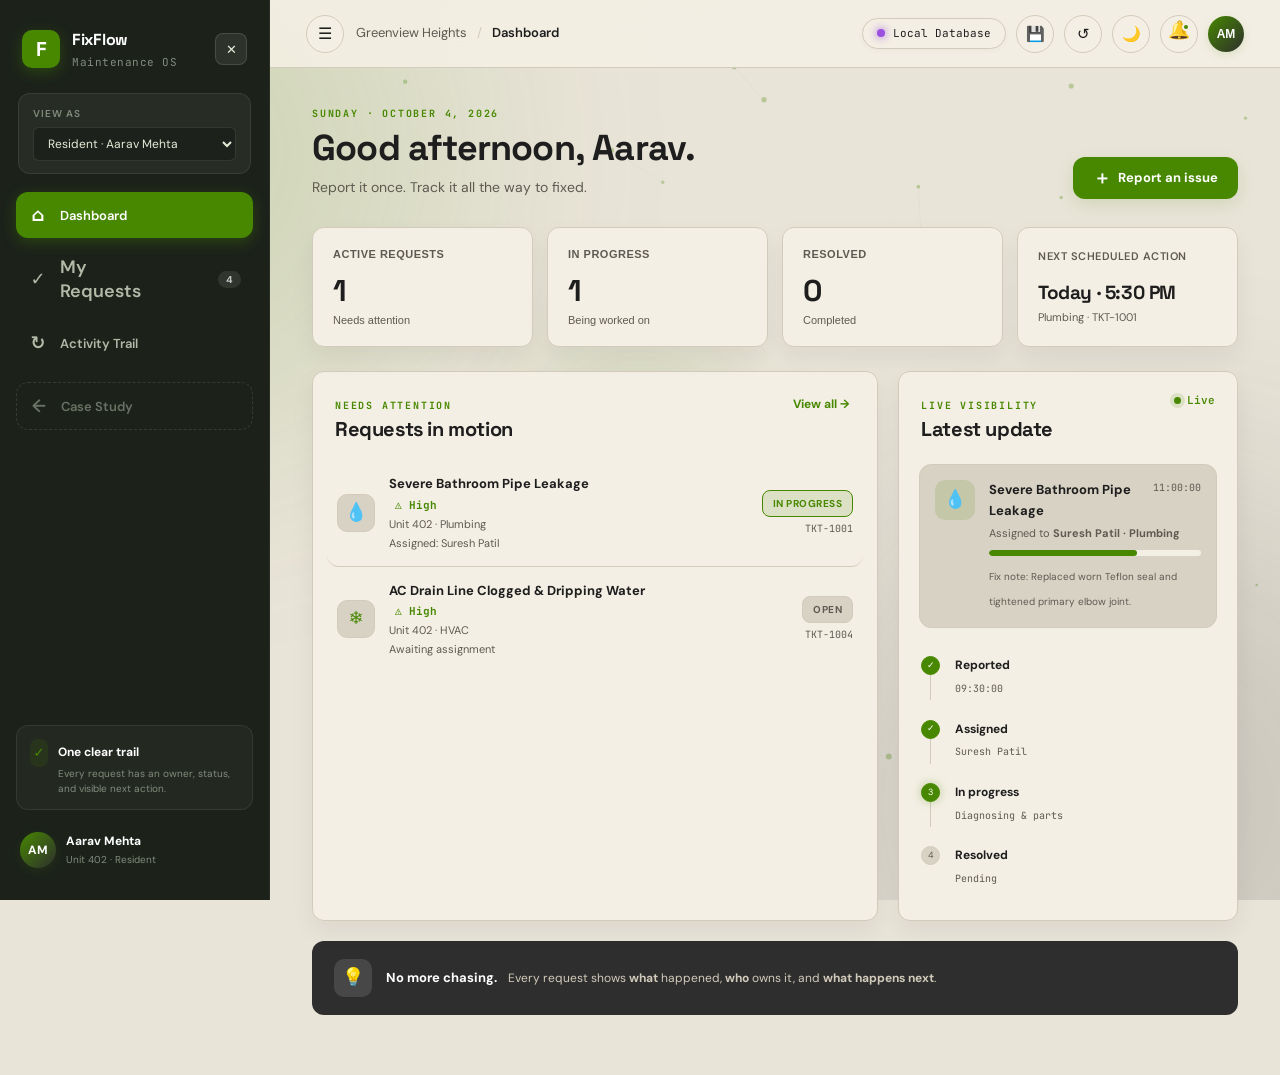
==== commit d6b719c4: "feat: replace orange with Scheele's green, add interactive background, sidebar close button, and but" ====
--- a/himanshu/index.html
+++ b/himanshu/index.html
@@ -11,21 +11,27 @@
   <link rel="stylesheet" href="style.css" />
 </head>
 <body>
-  <!-- Ambient Gradient Blobs (Clay & Coral) -->
+  <!-- Interactive Background (Canvas & Cursor Follower) -->
   <div id="ambient-bg">
+    <canvas id="bg-canvas"></canvas>
+    <div id="cursor-glow"></div>
     <div class="blob blob-1"></div>
     <div class="blob blob-2"></div>
   </div>
 
-  <div class="app-shell">
+  <div class="app-shell" id="appShell">
     <!-- LEFT SIDEBAR -->
     <aside class="sidebar" id="sidebar">
       <div class="brand">
-        <div class="brand-mark">F</div>
-        <div>
-          <strong>FixFlow</strong>
-          <span>Maintenance OS</span>
-        </div>
+        <div class="brand-left">
+          <div class="brand-mark">F</div>
+          <div>
+            <strong>FixFlow</strong>
+            <span>Maintenance OS</span>
+          </div>
+        </div>
+        <!-- Sidebar Close / Collapse Button -->
+        <button class="sidebar-toggle-btn" id="sidebarCloseBtn" title="Close / Collapse Sidebar" aria-label="Close sidebar">✕</button>
       </div>
 
       <!-- Role Switcher -->
@@ -66,7 +72,7 @@
 
         <div class="user-mini">
           <div class="avatar" id="sidebarAvatar">AM</div>
-          <div>
+          <div style="flex:1;">
             <strong id="sidebarUserName">Aarav Mehta</strong>
             <span id="sidebarUserRole">Unit 402 · Resident</span>
           </div>
@@ -79,11 +85,14 @@
     <main class="main">
       <!-- TOPBAR -->
       <header class="topbar">
-        <button class="icon-btn mobile-only" id="openSidebar" aria-label="Open menu">☰</button>
-        <div class="breadcrumb">
-          <span>Greenview Heights</span>
-          <i>/</i>
-          <strong id="pageTitle">Dashboard</strong>
+        <div style="display: flex; align-items: center; gap: 12px;">
+          <!-- Desktop & Mobile Sidebar Toggle -->
+          <button class="icon-btn sidebar-trigger-btn" id="openSidebar" title="Toggle Sidebar" aria-label="Toggle Sidebar">☰</button>
+          <div class="breadcrumb">
+            <span>Greenview Heights</span>
+            <i>/</i>
+            <strong id="pageTitle">Dashboard</strong>
+          </div>
         </div>
 
         <div class="top-actions">
@@ -94,14 +103,14 @@
           </div>
 
           <!-- Quick Database Controls -->
-          <button class="icon-btn" id="btn-export-db" title="Export SQLite / LocalStorage Database as JSON">💾</button>
-          <button class="icon-btn" id="btn-reset-db" title="Reset Database to Clean Sample State">↺</button>
+          <button class="icon-btn animated-btn" id="btn-export-db" title="Export SQLite / LocalStorage Database as JSON">💾</button>
+          <button class="icon-btn animated-btn" id="btn-reset-db" title="Reset Database to Clean Sample State">↺</button>
 
           <!-- Theme Toggle Button -->
-          <button id="theme-toggle" class="icon-btn" title="Toggle Light/Dark Theme">🌙</button>
+          <button id="theme-toggle" class="icon-btn animated-btn" title="Toggle Light/Dark Theme">🌙</button>
 
           <!-- Notification Bell -->
-          <button class="notif-btn" id="notifBtn" aria-label="Notifications" title="Live updates active">
+          <button class="notif-btn animated-btn" id="notifBtn" aria-label="Notifications" title="Live updates active">
             🔔<span></span>
           </button>
 
--- a/himanshu/style.css
+++ b/himanshu/style.css
@@ -1,27 +1,36 @@
-/* User Provided Theme Variables with FixFlow OS Layout */
+/* FixFlow OS Layout with Scheele's Green & Custom Clay Palette */
 :root {
   --card: #F4EFE4;
   --ring: #2E2E2E;
   --input: #D2CBBB;
   --muted: #5E5A52;
   --muted-soft: #CFC8B8;
-  --accent: #F26A4B; /* Coral user accent */
-  --accent-dark: #d95333;
-  --accent-soft: rgba(242, 106, 75, 0.14);
+  
+  /* Scheele's Green (https://en.wikipedia.org/wiki/Scheele's_green) */
+  --scheele-green: #478800;
+  --scheele-dark: #376a00;
+  --scheele-soft: rgba(71, 136, 0, 0.14);
+  --scheele-glow: rgba(71, 136, 0, 0.35);
+
+  --accent: var(--scheele-green);
+  --accent-dark: var(--scheele-dark);
+  --accent-soft: var(--scheele-soft);
   --border: #D2CBBB;
   --radius: 0.75rem; 
-  --chart-1: #F26A4B;
+  --chart-1: var(--scheele-green);
   --chart-2: #1E1E1E;
   --chart-3: #5E5A52;
   --chart-4: #A89F8F;
   --chart-5: #CFC8B8;
   --popover: #F4EFE4;
   --primary: #2E2E2E;
-  --sidebar-bg: #1e1e1e;
-  --sidebar-color: #E6E4D7;
-  --sidebar-muted: #8E8A83;
-  --sidebar-hover: #2a2a2a;
-  --sidebar-active: #F26A4B;
+  
+  --sidebar-bg: #1c221a;
+  --sidebar-color: #E6EAD7;
+  --sidebar-muted: #828c7c;
+  --sidebar-hover: #262e24;
+  --sidebar-active: var(--scheele-green);
+  
   --secondary: #D8D2C4;
   --background: #E9E4D8;
   --font-serif: "Playfair Display", serif;
@@ -31,8 +40,8 @@
   --foreground: #1E1E1E;
   --destructive: #DC2626;
   --destructive-soft: rgba(220, 38, 38, 0.12);
-  --success: #2e7d32;
-  --success-soft: rgba(46, 125, 50, 0.14);
+  --success: var(--scheele-green);
+  --success-soft: var(--scheele-soft);
   --blue: #38669a;
   --blue-soft: #eaf1fb;
   --amber: #a7671f;
@@ -48,30 +57,39 @@
   --input: #2C2C2C;
   --muted: #8E8A83;
   --muted-soft: #3B3B3B;
-  --accent: #F26A4B;
-  --accent-dark: #ff7d5e;
-  --accent-soft: rgba(242, 106, 75, 0.2);
+
+  /* Vibrant Scheele's Green for Dark Mode */
+  --scheele-green: #5db200;
+  --scheele-dark: #6ccd00;
+  --scheele-soft: rgba(93, 178, 0, 0.22);
+  --scheele-glow: rgba(93, 178, 0, 0.45);
+
+  --accent: var(--scheele-green);
+  --accent-dark: var(--scheele-dark);
+  --accent-soft: var(--scheele-soft);
   --border: #2C2C2C;
   --radius: 0.75rem;
-  --chart-1: #F26A4B;
+  --chart-1: var(--scheele-green);
   --chart-2: #D9CFC2;
   --chart-3: #8E8A83;
   --chart-4: #5C5A56;
   --chart-5: #3B3B3B;
   --popover: #1C1C1C;
   --primary: #D1CFC0;
-  --sidebar-bg: #101010;
-  --sidebar-color: #E8E3DA;
-  --sidebar-muted: #6e6b66;
-  --sidebar-hover: #1e1e1e;
-  --sidebar-active: #F26A4B;
+  
+  --sidebar-bg: #10140f;
+  --sidebar-color: #E8EEDA;
+  --sidebar-muted: #6e7a68;
+  --sidebar-hover: #1a2218;
+  --sidebar-active: var(--scheele-green);
+
   --secondary: #222222;
   --background: #141414;
   --foreground: #E8E3DA;
   --destructive: #EF4444;
   --destructive-soft: rgba(239, 68, 68, 0.2);
-  --success: #4caf50;
-  --success-soft: rgba(76, 175, 80, 0.2);
+  --success: var(--scheele-green);
+  --success-soft: var(--scheele-soft);
   --shadow: 0 12px 30px rgba(0,0,0,0.35);
   --shadow-lg: 0 25px 60px rgba(0,0,0,0.5);
   --line: #2C2C2C;
@@ -94,31 +112,162 @@
   line-height: 1.55;
   transition: background-color 0.3s ease, color 0.3s ease;
   min-height: 100vh;
-}
-
-/* Ambient Background Blobs */
+  position: relative;
+  overflow-x: hidden;
+}
+
+/* ============================================================
+   INTERACTIVE BACKGROUND
+   ============================================================ */
 #ambient-bg {
   position: fixed;
   top: 0; left: 0; width: 100vw; height: 100vh;
   z-index: -1; overflow: hidden; pointer-events: none;
 }
+
+#bg-canvas {
+  position: absolute;
+  top: 0; left: 0; width: 100%; height: 100%;
+  pointer-events: none;
+  opacity: 0.65;
+}
+.dark #bg-canvas { opacity: 0.5; }
+
+/* Interactive Cursor Glow */
+#cursor-glow {
+  position: absolute;
+  width: 320px;
+  height: 320px;
+  border-radius: 50%;
+  background: radial-gradient(circle, var(--scheele-glow) 0%, rgba(71, 136, 0, 0.05) 50%, transparent 75%);
+  filter: blur(40px);
+  pointer-events: none;
+  opacity: 0.7;
+  transition: opacity 0.3s ease;
+  will-change: transform;
+  z-index: 0;
+}
+.dark #cursor-glow {
+  opacity: 0.85;
+  background: radial-gradient(circle, var(--scheele-glow) 0%, rgba(93, 178, 0, 0.08) 50%, transparent 75%);
+}
+
 .blob {
   position: absolute;
-  filter: blur(120px);
+  filter: blur(130px);
   border-radius: 50%;
-  opacity: 0.12;
+  opacity: 0.15;
   animation: floatBlob 25s infinite alternate ease-in-out;
 }
 .blob-1 { width: 45vw; height: 45vw; background: var(--accent); top: -15vh; left: -10vw; }
 .blob-2 { width: 50vw; height: 50vw; background: var(--primary); bottom: -25vh; right: -15vw; animation-delay: -10s; }
-.dark .blob { opacity: 0.08; }
+.dark .blob { opacity: 0.1; }
 @keyframes floatBlob {
   0% { transform: translate(0, 0) scale(1); }
   100% { transform: translate(12vw, 8vh) scale(1.15); }
 }
 
-/* APP SHELL & SIDEBAR */
-.app-shell { min-height: 100vh; display: flex; position: relative; }
+/* ============================================================
+   BUTTON ANIMATIONS & MICRO-INTERACTIONS
+   ============================================================ */
+button, .btn, .icon-btn, .primary-btn, .secondary-btn, .nav-item, .filter, .stat-card, .sidebar-toggle-btn {
+  position: relative;
+  overflow: hidden;
+  user-select: none;
+  transition: transform 0.2s cubic-bezier(0.16, 1, 0.3, 1), 
+              box-shadow 0.2s cubic-bezier(0.16, 1, 0.3, 1), 
+              background-color 0.2s ease, 
+              border-color 0.2s ease, 
+              color 0.2s ease;
+}
+
+button:active, .primary-btn:active, .secondary-btn:active, .icon-btn:active, .filter:active {
+  transform: scale(0.96) translateY(1px) !important;
+}
+
+.primary-btn {
+  border: 0;
+  background: var(--accent);
+  color: #ffffff;
+  padding: 12px 20px;
+  border-radius: var(--radius);
+  font: 700 13px var(--font-sans);
+  cursor: pointer;
+  box-shadow: 0 6px 18px var(--scheele-soft);
+  display: inline-flex;
+  align-items: center;
+  gap: 7px;
+}
+.primary-btn:hover {
+  background: var(--accent-dark);
+  transform: translateY(-2px);
+  box-shadow: 0 10px 24px var(--scheele-glow);
+}
+.primary-btn span { font-size: 18px; line-height: 1; transition: transform 0.2s ease; }
+.primary-btn:hover span { transform: rotate(90deg) scale(1.15); }
+
+.secondary-btn {
+  border: 1px solid var(--border);
+  background: var(--secondary);
+  color: var(--foreground);
+  padding: 11px 16px;
+  border-radius: var(--radius);
+  font: 700 12px var(--font-sans);
+  cursor: pointer;
+}
+.secondary-btn:hover {
+  background: var(--accent-soft);
+  border-color: var(--accent);
+  color: var(--accent);
+  transform: translateY(-2px);
+  box-shadow: 0 4px 12px rgba(0,0,0,0.05);
+}
+
+.icon-btn {
+  border: 1px solid var(--line);
+  background: var(--card);
+  color: var(--foreground);
+  width: 38px;
+  height: 38px;
+  border-radius: 50%;
+  cursor: pointer;
+  display: grid;
+  place-items: center;
+  font-size: 15px;
+}
+.icon-btn:hover {
+  background: var(--secondary);
+  border-color: var(--accent);
+  color: var(--accent);
+  transform: translateY(-2px) scale(1.05);
+  box-shadow: 0 4px 12px var(--scheele-soft);
+}
+
+/* Ripple effect on click */
+.btn-ripple {
+  position: absolute;
+  border-radius: 50%;
+  background: rgba(255, 255, 255, 0.45);
+  transform: scale(0);
+  animation: rippleAnimation 0.6s linear;
+  pointer-events: none;
+}
+@keyframes rippleAnimation {
+  to {
+    transform: scale(4);
+    opacity: 0;
+  }
+}
+
+/* ============================================================
+   APP SHELL & SIDEBAR (WITH CLOSE/COLLAPSE BUTTON)
+   ============================================================ */
+.app-shell { 
+  min-height: 100vh; 
+  display: flex; 
+  position: relative; 
+  transition: all 0.3s cubic-bezier(0.16, 1, 0.3, 1);
+}
 
 .sidebar {
   width: 270px;
@@ -129,16 +278,30 @@
   flex-direction: column;
   position: fixed;
   inset: 0 auto 0 0;
-  z-index: 100;
+  z-index: 150;
   border-right: 1px solid rgba(255,255,255,0.06);
-  transition: transform 0.3s cubic-bezier(0.16, 1, 0.3, 1);
+  transition: transform 0.3s cubic-bezier(0.16, 1, 0.3, 1), width 0.3s ease;
+}
+
+/* Collapsed Sidebar on Desktop */
+.app-shell.sidebar-collapsed .sidebar {
+  transform: translateX(-100%);
+}
+.app-shell.sidebar-collapsed .main {
+  margin-left: 0;
+  width: 100%;
 }
 
 .brand {
   display: flex;
+  justify-content: space-between;
+  align-items: center;
+  padding: 4px 6px 22px;
+}
+.brand-left {
+  display: flex;
   gap: 12px;
   align-items: center;
-  padding: 4px 8px 24px;
 }
 .brand-mark {
   width: 38px;
@@ -151,7 +314,7 @@
   font-family: var(--font-display);
   font-weight: 700;
   font-size: 20px;
-  box-shadow: 0 4px 12px rgba(242, 106, 75, 0.35);
+  box-shadow: 0 4px 14px var(--scheele-glow);
 }
 .brand strong {
   display: block;
@@ -169,7 +332,28 @@
   letter-spacing: 0.5px;
 }
 
-/* Role Switcher in Sidebar */
+/* Sidebar Close Button */
+.sidebar-toggle-btn {
+  background: rgba(255, 255, 255, 0.08);
+  border: 1px solid rgba(255, 255, 255, 0.12);
+  color: var(--sidebar-color);
+  width: 32px;
+  height: 32px;
+  border-radius: 8px;
+  cursor: pointer;
+  display: grid;
+  place-items: center;
+  font-size: 13px;
+  transition: all 0.2s ease;
+}
+.sidebar-toggle-btn:hover {
+  background: var(--accent);
+  color: #ffffff;
+  border-color: var(--accent);
+  transform: rotate(90deg) scale(1.05);
+}
+
+/* Role Switcher */
 .role-switcher {
   background: rgba(255,255,255,0.05);
   border: 1px solid rgba(255,255,255,0.08);
@@ -191,12 +375,13 @@
   background: rgba(0,0,0,0.25);
   color: var(--sidebar-color);
   border: 1px solid rgba(255,255,255,0.1);
-  padding: 6px 8px;
+  padding: 7px 10px;
   border-radius: 6px;
   outline: 0;
   font-family: var(--font-sans);
   font-size: 12px;
   cursor: pointer;
+  transition: border-color 0.2s ease;
 }
 .role-switcher select:focus {
   border-color: var(--accent);
@@ -217,7 +402,6 @@
   display: flex;
   align-items: center;
   gap: 12px;
-  transition: all 0.2s ease;
 }
 .nav-item span { font-size: 18px; width: 20px; text-align: center; }
 .nav-item b {
@@ -232,12 +416,13 @@
   background: var(--sidebar-hover);
   opacity: 1;
   color: #ffffff;
+  transform: translateX(4px);
 }
 .nav-item.active {
   background: var(--accent);
   color: #ffffff;
   opacity: 1;
-  box-shadow: 0 4px 14px rgba(242, 106, 75, 0.3);
+  box-shadow: 0 4px 14px var(--scheele-glow);
 }
 .nav-item.active b {
   background: rgba(0,0,0,0.25);
@@ -267,7 +452,7 @@
   width: 28px;
   height: 28px;
   border-radius: 8px;
-  background: rgba(242, 106, 75, 0.18);
+  background: var(--scheele-soft);
   display: grid;
   place-items: center;
   color: var(--accent);
@@ -293,23 +478,26 @@
   place-items: center;
   font-size: 12px;
   font-weight: 700;
+  box-shadow: 0 3px 10px var(--scheele-soft);
 }
 .user-mini strong { font-size: 12px; display: block; color: #ffffff; }
 .user-mini span { font-size: 10px; color: var(--sidebar-muted); display: block; margin-top: 1px; }
 
-/* MAIN CONTENT AREA */
+/* ============================================================
+   MAIN CONTENT & TOPBAR
+   ============================================================ */
 .main {
   margin-left: 270px;
   min-height: 100vh;
   width: calc(100% - 270px);
-}
-
-/* TOPBAR */
+  transition: all 0.3s cubic-bezier(0.16, 1, 0.3, 1);
+}
+
 .topbar {
   height: 68px;
   border-bottom: 1px solid var(--line);
   background: var(--card);
-  background: rgba(244, 239, 228, 0.85);
+  background: rgba(244, 239, 228, 0.88);
   backdrop-filter: blur(15px);
   -webkit-backdrop-filter: blur(15px);
   display: flex;
@@ -322,7 +510,12 @@
   transition: background 0.3s ease;
 }
 .dark .topbar {
-  background: rgba(28, 28, 28, 0.85);
+  background: rgba(28, 28, 28, 0.88);
+}
+
+.sidebar-trigger-btn {
+  font-size: 16px;
+  display: grid;
 }
 
 .breadcrumb {
@@ -336,20 +529,6 @@
 .breadcrumb strong { color: var(--foreground); font-weight: 600; }
 
 .top-actions { display: flex; gap: 10px; align-items: center; }
-.icon-btn {
-  border: 1px solid var(--line);
-  background: var(--card);
-  color: var(--foreground);
-  width: 38px;
-  height: 38px;
-  border-radius: 50%;
-  cursor: pointer;
-  display: grid;
-  place-items: center;
-  font-size: 15px;
-  transition: all 0.2s ease;
-}
-.icon-btn:hover { background: var(--secondary); transform: scale(1.05); }
 
 .db-pill {
   display: flex;
@@ -369,8 +548,8 @@
   border-radius: 50%;
   background: var(--accent);
 }
-.db-pill.sqlite .status-dot { background: #22c55e; box-shadow: 0 0 8px #22c55e; }
-.db-pill.localstorage .status-dot { background: #a855f7; box-shadow: 0 0 8px #a855f7; }
+.db-pill.sqlite .status-dot { background: var(--accent); box-shadow: 0 0 8px var(--accent); }
+.db-pill.localstorage .status-dot { background: #9b51e0; box-shadow: 0 0 8px #9b51e0; }
 
 .notif-btn {
   position: relative;
@@ -434,27 +613,6 @@
 }
 .subtle { color: var(--muted); font-size: 14px; margin: 8px 0 0; }
 
-.primary-btn {
-  border: 0;
-  background: var(--accent);
-  color: #ffffff;
-  padding: 12px 20px;
-  border-radius: var(--radius);
-  font: 700 13px var(--font-sans);
-  cursor: pointer;
-  box-shadow: 0 6px 18px rgba(242, 106, 75, 0.25);
-  transition: all 0.2s ease;
-  display: inline-flex;
-  align-items: center;
-  gap: 6px;
-}
-.primary-btn:hover {
-  background: var(--accent-dark);
-  transform: translateY(-2px);
-  box-shadow: 0 8px 24px rgba(242, 106, 75, 0.35);
-}
-.primary-btn span { font-size: 18px; line-height: 1; }
-
 /* STAT GRID */
 .stat-grid {
   display: grid;
@@ -472,14 +630,13 @@
   box-shadow: var(--shadow);
   min-height: 120px;
   cursor: pointer;
-  transition: all 0.2s ease;
   display: flex;
   flex-direction: column;
 }
 .stat-card:hover {
   border-color: var(--accent);
-  transform: translateY(-2px);
-  box-shadow: var(--shadow-lg);
+  transform: translateY(-3px);
+  box-shadow: 0 12px 30px var(--scheele-soft);
 }
 .stat-card:not(button) { cursor: default; }
 .stat-label { font-size: 11px; color: var(--muted); display: block; margin-bottom: 8px; font-weight: 600; text-transform: uppercase; letter-spacing: 0.5px; }
@@ -504,6 +661,10 @@
   border: 1px solid var(--line);
   border-radius: var(--radius);
   box-shadow: var(--shadow);
+  transition: border-color 0.2s ease, box-shadow 0.2s ease;
+}
+.panel:hover {
+  border-color: rgba(71, 136, 0, 0.3);
 }
 .panel-head {
   padding: 20px 22px 10px;
@@ -524,8 +685,13 @@
   color: var(--accent);
   font: 700 12px var(--font-sans);
   cursor: pointer;
-}
-.text-btn:hover { text-decoration: underline; }
+  padding: 4px 6px;
+  border-radius: 4px;
+}
+.text-btn:hover { 
+  text-decoration: underline;
+  transform: translateX(3px); 
+}
 .live-pill {
   font-size: 11px;
   color: var(--accent);
@@ -541,9 +707,14 @@
   background: var(--accent);
   border-radius: 50%;
   box-shadow: 0 0 0 4px var(--accent-soft);
-}
-
-/* TICKET LIST IN MOTION */
+  animation: pulseDot 2s infinite ease-in-out;
+}
+@keyframes pulseDot {
+  0%, 100% { transform: scale(1); opacity: 1; }
+  50% { transform: scale(1.3); opacity: 0.7; }
+}
+
+/* TICKET LIST */
 .ticket-list { padding: 8px 14px 16px; }
 .ticket-item {
   border-bottom: 1px solid var(--line);
@@ -553,12 +724,13 @@
   gap: 14px;
   align-items: center;
   cursor: pointer;
+  border-radius: var(--radius);
   transition: all 0.2s ease;
-  border-radius: var(--radius);
 }
 .ticket-item:last-child { border-bottom: 0; }
 .ticket-item:hover {
   background: var(--secondary);
+  transform: translateX(4px);
 }
 .ticket-icon {
   width: 38px;
@@ -637,6 +809,7 @@
   height: 100%;
   background: var(--accent);
   border-radius: 10px;
+  transition: width 0.4s ease;
 }
 .featured-update small { font-size: 10px; color: var(--muted); }
 
@@ -670,8 +843,8 @@
   z-index: 1;
   border: 1px solid var(--border);
 }
-.timeline-step.done > span { background: var(--success); color: #ffffff; border-color: var(--success); }
-.timeline-step.current > span { background: var(--accent); color: #ffffff; border-color: var(--accent); box-shadow: 0 0 10px rgba(242, 106, 75, 0.4); }
+.timeline-step.done > span { background: var(--accent); color: #ffffff; border-color: var(--accent); }
+.timeline-step.current > span { background: var(--accent); color: #ffffff; border-color: var(--accent); box-shadow: 0 0 10px var(--scheele-glow); }
 .timeline-step strong { font-size: 12px; display: block; color: var(--foreground); }
 .timeline-step small { font-size: 10px; color: var(--muted); font-family: var(--font-mono); }
 
@@ -735,13 +908,13 @@
   font: 600 11px var(--font-sans);
   color: var(--muted);
   cursor: pointer;
-  transition: all 0.2s ease;
-}
-.filter:hover { background: var(--secondary); color: var(--foreground); }
+}
+.filter:hover { background: var(--secondary); color: var(--foreground); border-color: var(--accent); }
 .filter.active {
   background: var(--accent);
   color: #ffffff;
   border-color: var(--accent);
+  box-shadow: 0 4px 12px var(--scheele-soft);
 }
 
 .table-panel { padding: 12px 18px; }
@@ -768,6 +941,7 @@
   place-items: center;
   color: var(--accent);
   font-size: 16px;
+  font-weight: 700;
 }
 .activity-entry strong { font-size: 13px; color: var(--foreground); }
 .activity-entry p { font-size: 12px; color: var(--muted); margin: 4px 0; }
@@ -796,7 +970,13 @@
   box-shadow: var(--shadow-lg);
   border: 1px solid var(--border);
   position: relative;
-}
+  animation: modalScale 0.25s cubic-bezier(0.16, 1, 0.3, 1);
+}
+@keyframes modalScale {
+  from { transform: scale(0.94); opacity: 0; }
+  to { transform: scale(1); opacity: 1; }
+}
+
 .modal-close {
   position: absolute;
   right: 16px;
@@ -807,14 +987,17 @@
   width: 34px;
   height: 34px;
   cursor: pointer;
-  font-size: 20px;
+  font-size: 18px;
   color: var(--foreground);
   display: grid;
   place-items: center;
   z-index: 2;
-  transition: all 0.2s ease;
-}
-.modal-close:hover { background: var(--line); transform: scale(1.05); }
+}
+.modal-close:hover { 
+  background: var(--accent); 
+  color: #ffffff; 
+  transform: rotate(90deg) scale(1.1); 
+}
 
 .modal-inner { padding: 32px; }
 .modal h2 {
@@ -862,22 +1045,12 @@
   border-color: var(--accent);
   background: var(--accent-soft);
   color: var(--accent);
+  box-shadow: 0 2px 8px var(--scheele-soft);
 }
 
 .modal-footer { display: flex; justify-content: flex-end; gap: 10px; margin-top: 24px; }
-.secondary-btn {
-  border: 1px solid var(--border);
-  background: var(--secondary);
-  color: var(--foreground);
-  padding: 11px 16px;
-  border-radius: var(--radius);
-  font: 700 12px var(--font-sans);
-  cursor: pointer;
-  transition: all 0.2s ease;
-}
-.secondary-btn:hover { background: var(--accent-soft); border-color: var(--accent); }
-
-/* DETAIL MODAL EXPANDED */
+
+/* DETAIL MODAL */
 .detail-grid { display: grid; grid-template-columns: 1fr 1fr; gap: 14px; margin: 18px 0; }
 .detail-box {
   background: var(--secondary);
@@ -905,8 +1078,8 @@
   background: var(--border);
   border: 2px solid var(--card);
 }
-.detail-event.done::before { background: var(--success); }
-.detail-event.current::before { background: var(--accent); box-shadow: 0 0 8px var(--accent); }
+.detail-event.done::before { background: var(--accent); }
+.detail-event.current::before { background: var(--accent); box-shadow: 0 0 8px var(--scheele-glow); }
 .detail-event strong { font-size: 12px; }
 .detail-event p { margin: 3px 0 0; font-size: 10px; color: var(--muted); }
 
@@ -960,7 +1133,6 @@
   .content { padding: 32px 24px; }
   .stat-grid { grid-template-columns: repeat(2, 1fr); }
   .dashboard-grid { grid-template-columns: 1fr; }
-  .mobile-only { display: grid; }
 }
 
 @media (max-width: 768px) {
@@ -969,7 +1141,7 @@
     width: 270px;
     box-shadow: 10px 0 30px rgba(0,0,0,0.4);
   }
-  .sidebar.open { transform: translateX(0); }
+  .sidebar.open { transform: translateX(0) !important; }
   .main { margin-left: 0; width: 100%; }
   .topbar { padding: 0 16px; height: 62px; }
   .content { padding: 24px 16px 48px; }
@@ -983,4 +1155,5 @@
   .full-ticket-list .ticket-item .assigned { display: none; }
   .form-grid { grid-template-columns: 1fr; }
   .detail-grid { grid-template-columns: 1fr; }
-}
+  .mobile-only { display: grid; }
+}
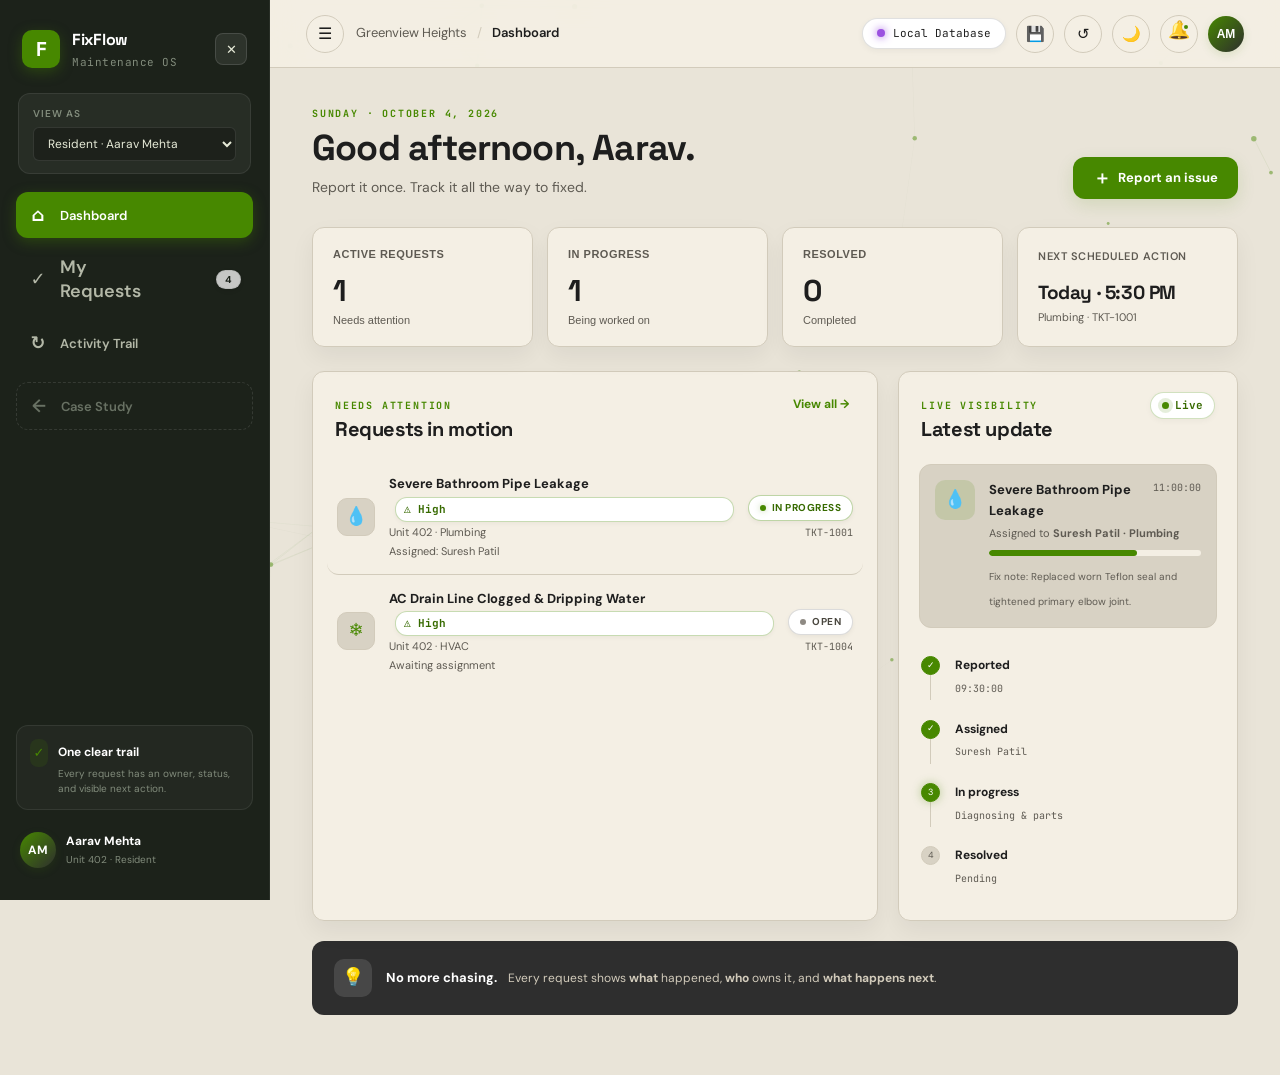
==== commit d4ac1943: "style: remove background tint wash, make background interactive with cursor filaments and click shoc" ====
--- a/himanshu/index.html
+++ b/himanshu/index.html
@@ -11,12 +11,10 @@
   <link rel="stylesheet" href="style.css" />
 </head>
 <body>
-  <!-- Interactive Background (Canvas & Cursor Follower) -->
+  <!-- Interactive Background (Canvas & Cursor Follower, No Tint Blobs) -->
   <div id="ambient-bg">
     <canvas id="bg-canvas"></canvas>
     <div id="cursor-glow"></div>
-    <div class="blob blob-1"></div>
-    <div class="blob blob-2"></div>
   </div>
 
   <div class="app-shell" id="appShell">
--- a/himanshu/style.css
+++ b/himanshu/style.css
@@ -129,42 +129,27 @@
   position: absolute;
   top: 0; left: 0; width: 100%; height: 100%;
   pointer-events: none;
-  opacity: 0.65;
-}
-.dark #bg-canvas { opacity: 0.5; }
-
-/* Interactive Cursor Glow */
+  opacity: 0.85;
+}
+.dark #bg-canvas { opacity: 0.75; }
+
+/* Interactive Cursor Glow - subtle spotlight without background tint wash */
 #cursor-glow {
   position: absolute;
-  width: 320px;
-  height: 320px;
+  width: 220px;
+  height: 220px;
   border-radius: 50%;
-  background: radial-gradient(circle, var(--scheele-glow) 0%, rgba(71, 136, 0, 0.05) 50%, transparent 75%);
-  filter: blur(40px);
+  background: radial-gradient(circle, var(--scheele-glow) 0%, rgba(71, 136, 0, 0.04) 40%, transparent 70%);
+  filter: blur(35px);
   pointer-events: none;
-  opacity: 0.7;
+  opacity: 0.25;
   transition: opacity 0.3s ease;
   will-change: transform;
   z-index: 0;
 }
 .dark #cursor-glow {
-  opacity: 0.85;
-  background: radial-gradient(circle, var(--scheele-glow) 0%, rgba(93, 178, 0, 0.08) 50%, transparent 75%);
-}
-
-.blob {
-  position: absolute;
-  filter: blur(130px);
-  border-radius: 50%;
-  opacity: 0.15;
-  animation: floatBlob 25s infinite alternate ease-in-out;
-}
-.blob-1 { width: 45vw; height: 45vw; background: var(--accent); top: -15vh; left: -10vw; }
-.blob-2 { width: 50vw; height: 50vw; background: var(--primary); bottom: -25vh; right: -15vw; animation-delay: -10s; }
-.dark .blob { opacity: 0.1; }
-@keyframes floatBlob {
-  0% { transform: translate(0, 0) scale(1); }
-  100% { transform: translate(12vw, 8vh) scale(1.15); }
+  opacity: 0.35;
+  background: radial-gradient(circle, var(--scheele-glow) 0%, rgba(93, 178, 0, 0.05) 40%, transparent 70%);
 }
 
 /* ============================================================
@@ -404,13 +389,16 @@
   gap: 12px;
 }
 .nav-item span { font-size: 18px; width: 20px; text-align: center; }
-.nav-item b {
+.nav-item b, #navCount {
   margin-left: auto;
-  background: rgba(255,255,255,0.12);
-  color: #ffffff;
+  background: #FFFFFF !important;
+  color: #1c221a !important;
   border-radius: 20px;
   padding: 2px 8px;
   font-size: 10px;
+  font-weight: 700;
+  box-shadow: 0 2px 5px rgba(0, 0, 0, 0.12);
+  border: 1px solid rgba(0, 0, 0, 0.08);
 }
 .nav-item:hover {
   background: var(--sidebar-hover);
@@ -424,9 +412,10 @@
   opacity: 1;
   box-shadow: 0 4px 14px var(--scheele-glow);
 }
-.nav-item.active b {
-  background: rgba(0,0,0,0.25);
-  color: #ffffff;
+.nav-item.active b, .nav-item.active #navCount {
+  background: #FFFFFF !important;
+  color: var(--scheele-dark) !important;
+  border: 1px solid rgba(71, 136, 0, 0.25);
 }
 .back-study-link {
   color: var(--sidebar-muted);
@@ -538,9 +527,15 @@
   border-radius: 20px;
   font-size: 11px;
   font-family: var(--font-mono);
-  border: 1px solid var(--line);
-  background: var(--card);
-  box-shadow: 0 2px 6px rgba(0,0,0,0.03);
+  background: #FFFFFF !important;
+  color: #1E1E1E !important;
+  border: 1px solid rgba(0, 0, 0, 0.12);
+  box-shadow: 0 2px 6px rgba(0, 0, 0, 0.05);
+}
+.dark .db-pill {
+  background: #FFFFFF !important;
+  color: #111111 !important;
+  border-color: rgba(255, 255, 255, 0.2);
 }
 .status-dot {
   width: 8px;
@@ -694,19 +689,29 @@
 }
 .live-pill {
   font-size: 11px;
-  color: var(--accent);
-  font-weight: 600;
-  display: flex;
+  color: var(--scheele-dark);
+  font-weight: 700;
+  display: inline-flex;
   gap: 6px;
   align-items: center;
   font-family: var(--font-mono);
+  background: #FFFFFF !important;
+  padding: 4px 11px;
+  border-radius: 20px;
+  border: 1px solid rgba(71, 136, 0, 0.25);
+  box-shadow: 0 2px 6px rgba(0, 0, 0, 0.04);
+}
+.dark .live-pill {
+  background: #FFFFFF !important;
+  color: #2e6600 !important;
+  border-color: rgba(0, 0, 0, 0.15);
 }
 .live-pill span {
   width: 7px;
   height: 7px;
-  background: var(--accent);
+  background: var(--scheele-green);
   border-radius: 50%;
-  box-shadow: 0 0 0 4px var(--accent-soft);
+  box-shadow: 0 0 0 4px var(--scheele-soft);
   animation: pulseDot 2s infinite ease-in-out;
 }
 @keyframes pulseDot {
@@ -751,26 +756,104 @@
   margin-top: 2px;
 }
 
-/* Status Badges */
+/* Status Badges — Crisp White with Clean Semantic Indicators */
 .status {
   display: inline-flex;
   align-items: center;
-  gap: 5px;
-  padding: 5px 10px;
-  border-radius: 8px;
+  gap: 6px;
+  padding: 4px 11px;
+  border-radius: 20px;
   font-size: 10px;
   font-weight: 700;
   white-space: nowrap;
   text-transform: uppercase;
   letter-spacing: 0.5px;
-  border: 1px solid transparent;
-}
-.status.open { background: var(--secondary); color: var(--muted); border-color: var(--border); }
-.status.progress { background: var(--accent-soft); color: var(--accent); border-color: var(--accent); }
-.status.resolved { background: var(--success-soft); color: var(--success); border-color: var(--success); }
-.priority-tag { font-size: 10px; font-weight: 700; font-family: var(--font-mono); margin-left: 6px; }
-.priority-tag.emergency { color: var(--destructive); }
-.priority-tag.high { color: var(--accent); }
+  background: #FFFFFF !important;
+  border: 1px solid rgba(0, 0, 0, 0.12);
+  box-shadow: 0 2px 5px rgba(0, 0, 0, 0.05);
+  color: #1E1E1E !important;
+}
+.status::before {
+  content: "";
+  width: 6px;
+  height: 6px;
+  border-radius: 50%;
+  display: inline-block;
+}
+.status.open::before { background: #8E8A83; }
+.status.progress::before { background: var(--scheele-green); box-shadow: 0 0 6px var(--scheele-glow); }
+.status.resolved::before { background: var(--scheele-green); }
+
+.status.open {
+  color: #4a473f !important;
+  border-color: rgba(0, 0, 0, 0.14);
+}
+.status.progress {
+  color: var(--scheele-dark) !important;
+  border-color: rgba(71, 136, 0, 0.35);
+}
+.status.resolved {
+  color: var(--scheele-dark) !important;
+  border-color: rgba(71, 136, 0, 0.35);
+}
+
+.dark .status {
+  background: #FFFFFF !important;
+  color: #121212 !important;
+  border-color: rgba(255, 255, 255, 0.25);
+  box-shadow: 0 2px 8px rgba(0, 0, 0, 0.35);
+}
+.dark .status.open { color: #333333 !important; }
+.dark .status.progress { color: #2e6600 !important; border-color: rgba(71, 136, 0, 0.4); }
+.dark .status.resolved { color: #2e6600 !important; border-color: rgba(71, 136, 0, 0.4); }
+
+.priority-tag {
+  display: inline-flex;
+  align-items: center;
+  gap: 4px;
+  font-size: 10px;
+  font-weight: 700;
+  font-family: var(--font-mono);
+  margin-left: 6px;
+  background: #FFFFFF !important;
+  padding: 3px 8px;
+  border-radius: 12px;
+  border: 1px solid rgba(0, 0, 0, 0.1);
+  box-shadow: 0 2px 4px rgba(0, 0, 0, 0.04);
+}
+.priority-tag.emergency {
+  color: var(--destructive);
+  border-color: rgba(220, 38, 38, 0.3);
+}
+.priority-tag.high {
+  color: var(--scheele-dark);
+  border-color: rgba(71, 136, 0, 0.3);
+}
+.dark .priority-tag {
+  background: #FFFFFF !important;
+  color: #121212;
+}
+.dark .priority-tag.emergency { color: #b91c1c; }
+.dark .priority-tag.high { color: #2e6600; }
+
+/* Generic Badges */
+.badge {
+  display: inline-flex;
+  align-items: center;
+  gap: 6px;
+  background: #FFFFFF !important;
+  color: var(--scheele-dark) !important;
+  padding: 4px 12px;
+  border-radius: 20px;
+  font-weight: 700;
+  font-size: 11px;
+  border: 1px solid rgba(0, 0, 0, 0.12);
+  box-shadow: 0 2px 6px rgba(0, 0, 0, 0.04);
+}
+.dark .badge {
+  background: #FFFFFF !important;
+  color: #2e6600 !important;
+}
 
 /* FEATURED UPDATE CARD */
 .featured-update {
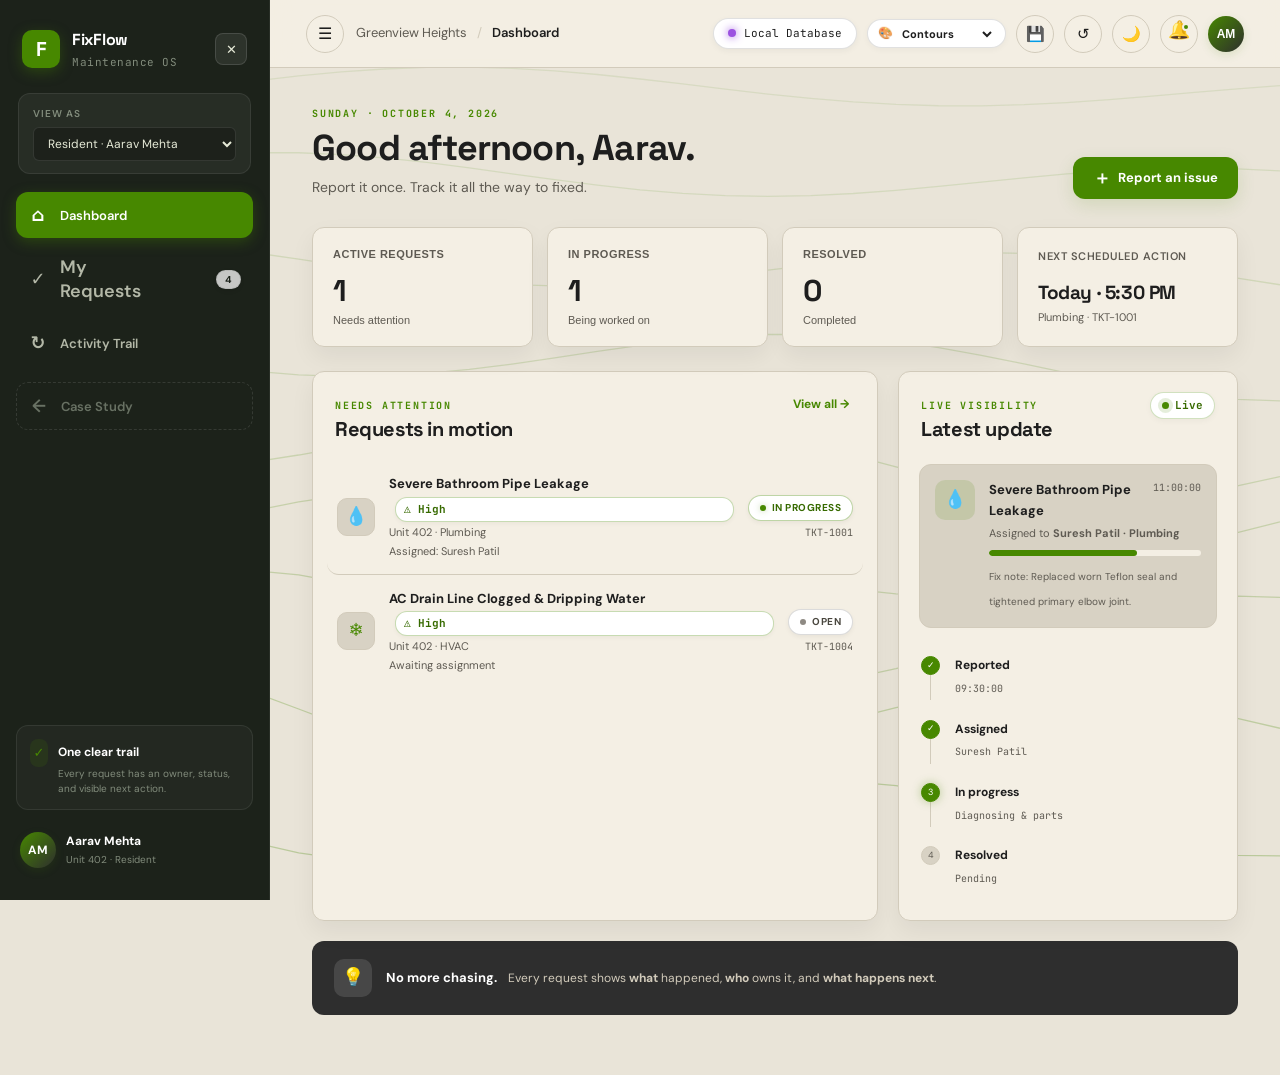
==== commit c7e1313e: "feat(background): add fluid topographic contour waves as default bg and interactive multi-style swit" ====
--- a/himanshu/index.html
+++ b/himanshu/index.html
@@ -98,6 +98,17 @@
           <div id="db-status" class="db-pill" title="Database status">
             <span class="status-dot"></span>
             <span id="db-status-text">Detecting DB...</span>
+          </div>
+
+          <!-- Background Design Selector -->
+          <div class="bg-style-pill" title="Switch Background Design">
+            <span style="font-size:12px;">🎨</span>
+            <select id="bgStyleSelect" aria-label="Background Design">
+              <option value="contours" selected>Contours</option>
+              <option value="blueprint">CAD Grid</option>
+              <option value="geometric">3D Wireframe</option>
+              <option value="minimal">Minimal</option>
+            </select>
           </div>
 
           <!-- Quick Database Controls -->
--- a/himanshu/style.css
+++ b/himanshu/style.css
@@ -129,27 +129,13 @@
   position: absolute;
   top: 0; left: 0; width: 100%; height: 100%;
   pointer-events: none;
-  opacity: 0.85;
-}
-.dark #bg-canvas { opacity: 0.75; }
-
-/* Interactive Cursor Glow - subtle spotlight without background tint wash */
+  opacity: 1;
+}
+.dark #bg-canvas { opacity: 0.95; }
+
+/* Cursor interaction is drawn natively in the CAD canvas reticle */
 #cursor-glow {
-  position: absolute;
-  width: 220px;
-  height: 220px;
-  border-radius: 50%;
-  background: radial-gradient(circle, var(--scheele-glow) 0%, rgba(71, 136, 0, 0.04) 40%, transparent 70%);
-  filter: blur(35px);
-  pointer-events: none;
-  opacity: 0.25;
-  transition: opacity 0.3s ease;
-  will-change: transform;
-  z-index: 0;
-}
-.dark #cursor-glow {
-  opacity: 0.35;
-  background: radial-gradient(circle, var(--scheele-glow) 0%, rgba(93, 178, 0, 0.05) 40%, transparent 70%);
+  display: none;
 }
 
 /* ============================================================
@@ -545,6 +531,36 @@
 }
 .db-pill.sqlite .status-dot { background: var(--accent); box-shadow: 0 0 8px var(--accent); }
 .db-pill.localstorage .status-dot { background: #9b51e0; box-shadow: 0 0 8px #9b51e0; }
+
+/* Background Design Selector Pill Badge */
+.bg-style-pill {
+  display: inline-flex;
+  align-items: center;
+  gap: 5px;
+  padding: 4px 10px;
+  border-radius: 20px;
+  background: #FFFFFF !important;
+  color: #1E1E1E !important;
+  border: 1px solid rgba(0, 0, 0, 0.12);
+  box-shadow: 0 2px 6px rgba(0, 0, 0, 0.04);
+}
+.bg-style-pill select {
+  border: 0;
+  outline: 0;
+  background: transparent;
+  font-family: var(--font-sans);
+  font-size: 11px;
+  font-weight: 700;
+  color: #1E1E1E;
+  cursor: pointer;
+}
+.dark .bg-style-pill {
+  background: #FFFFFF !important;
+  border-color: rgba(255, 255, 255, 0.2);
+}
+.dark .bg-style-pill select {
+  color: #111111 !important;
+}
 
 .notif-btn {
   position: relative;
